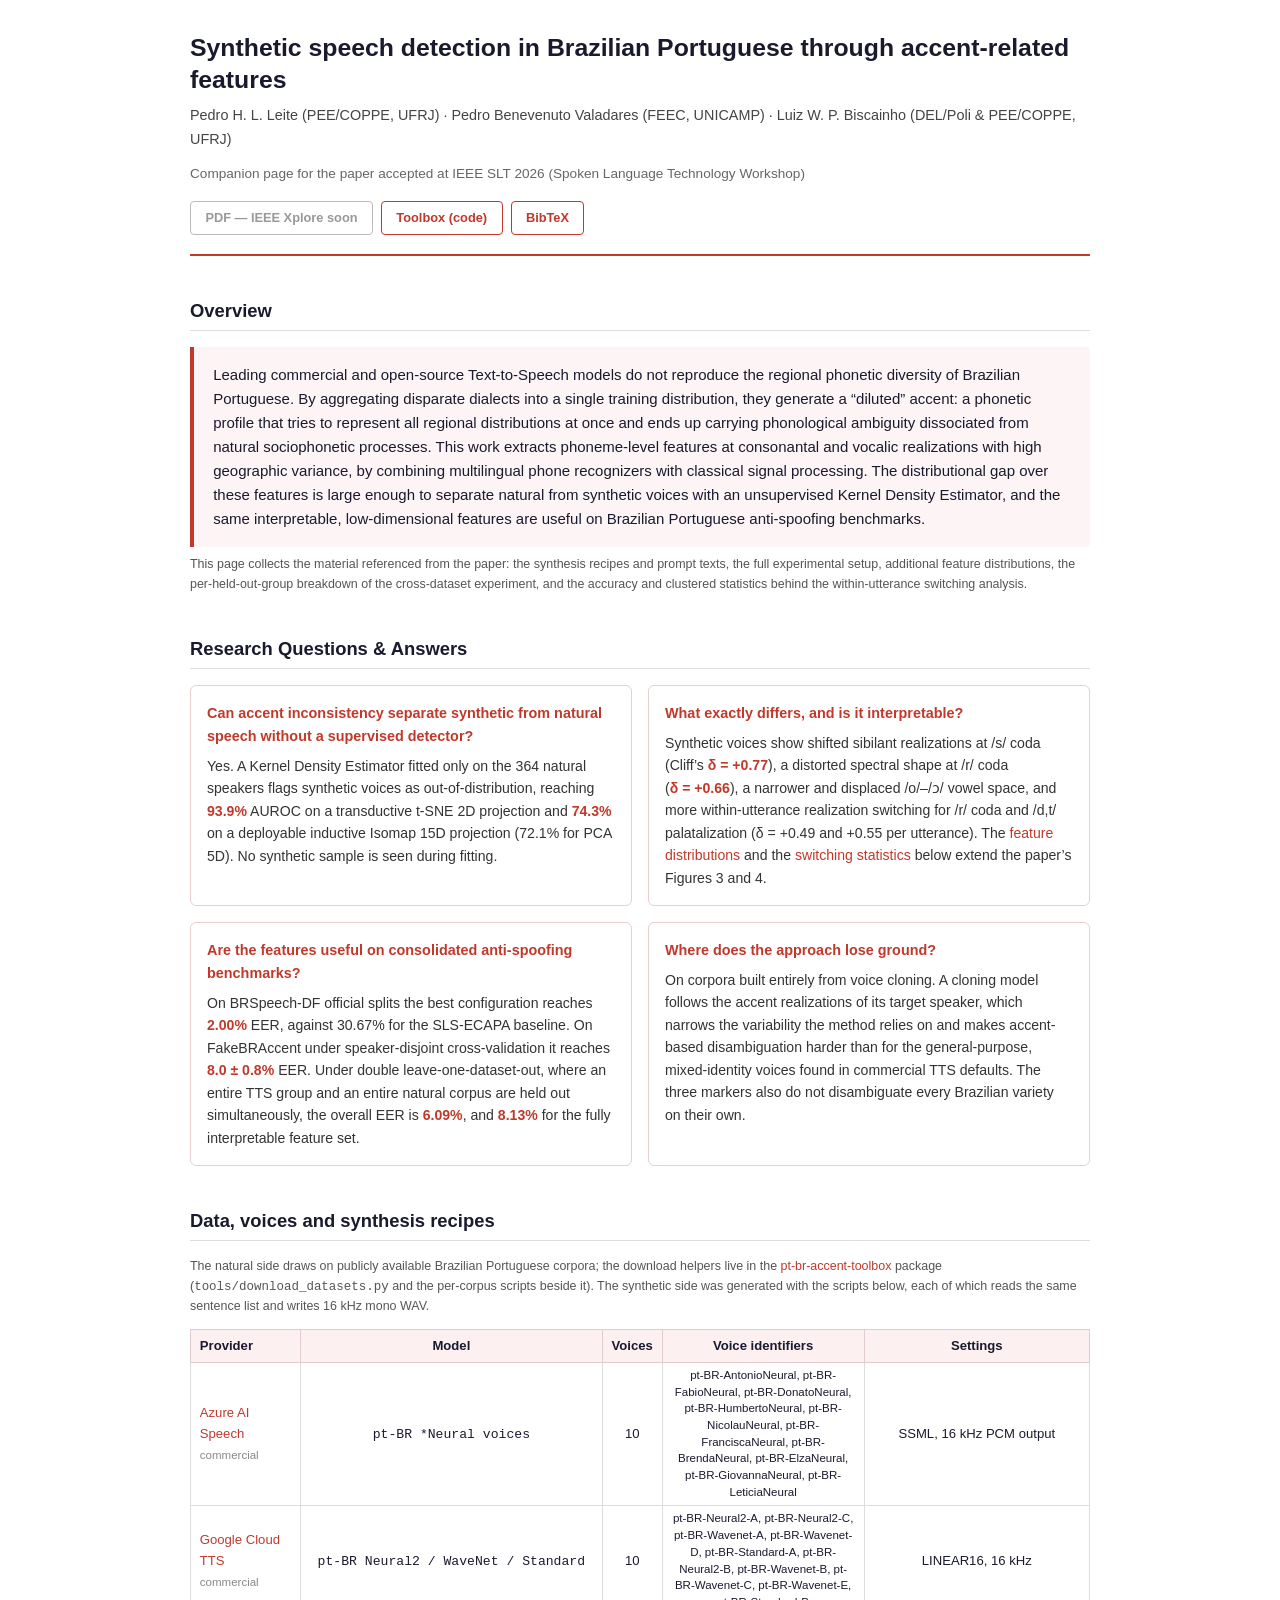
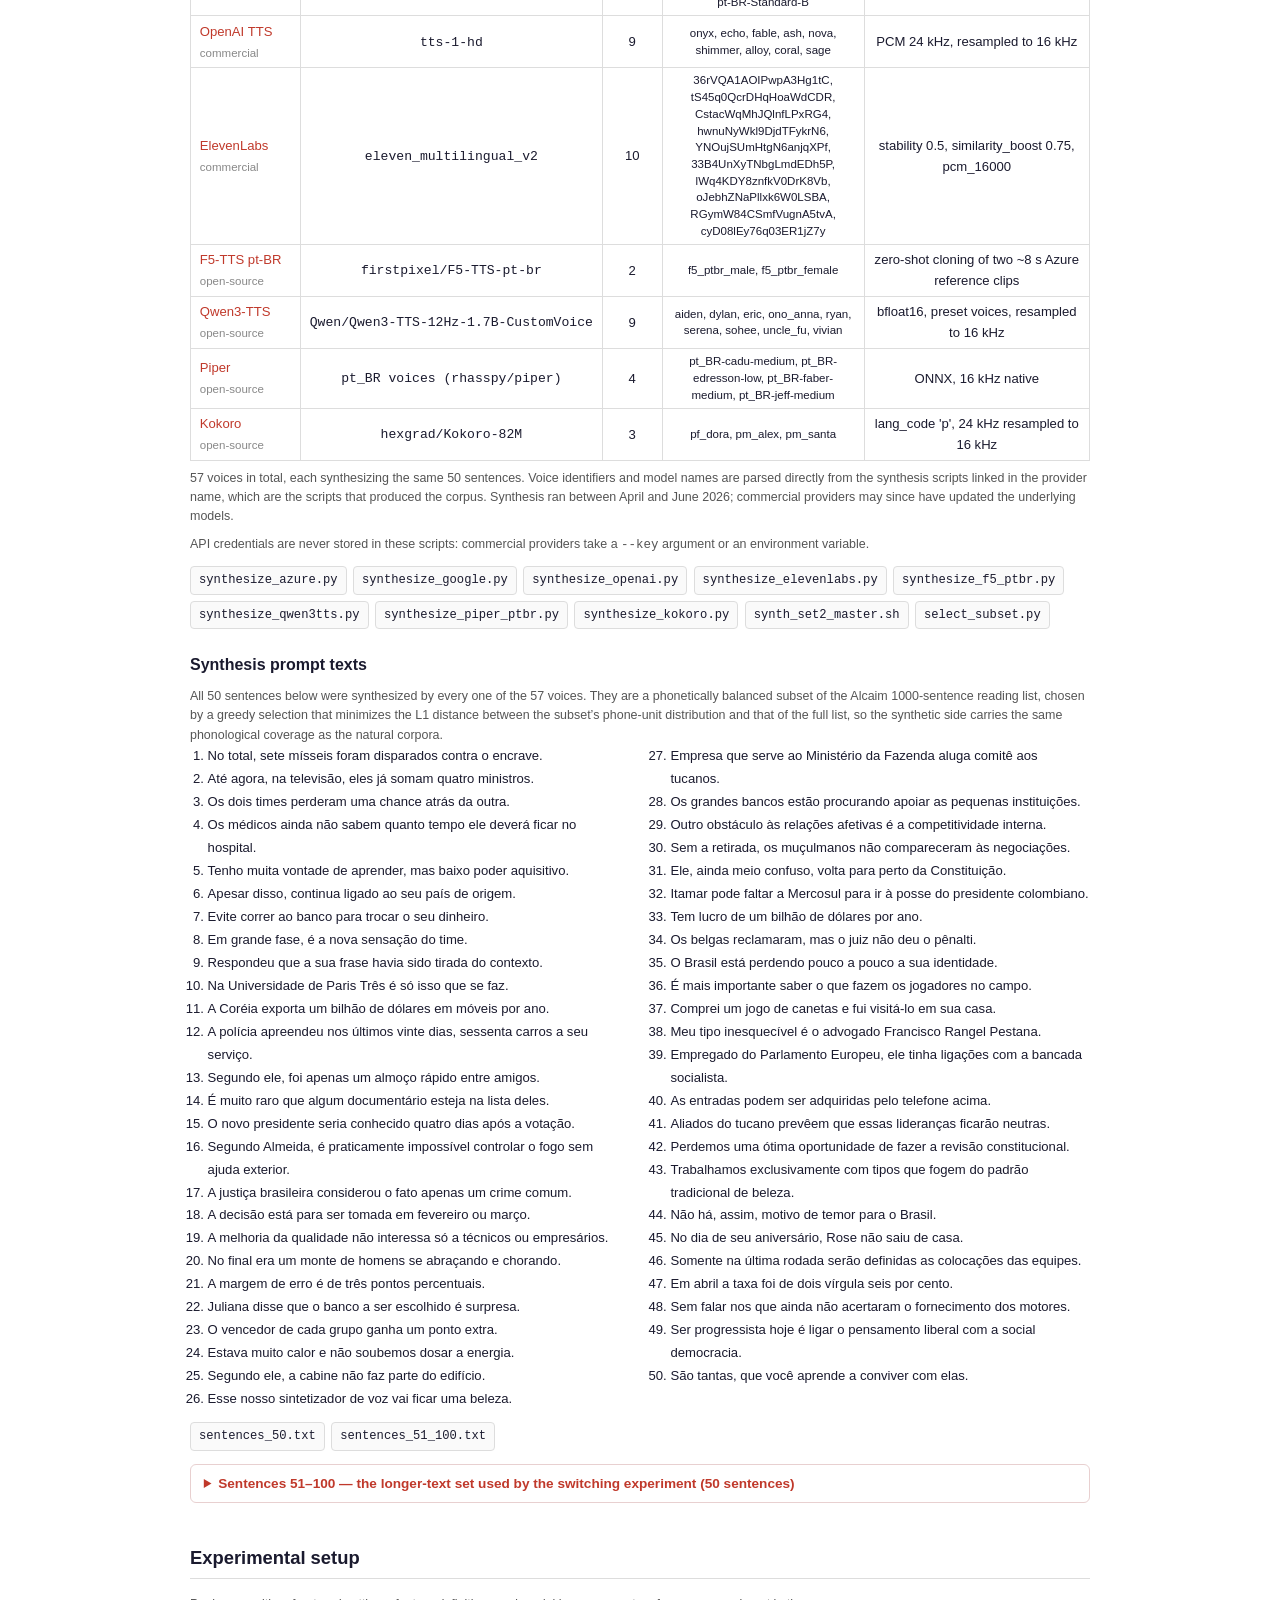
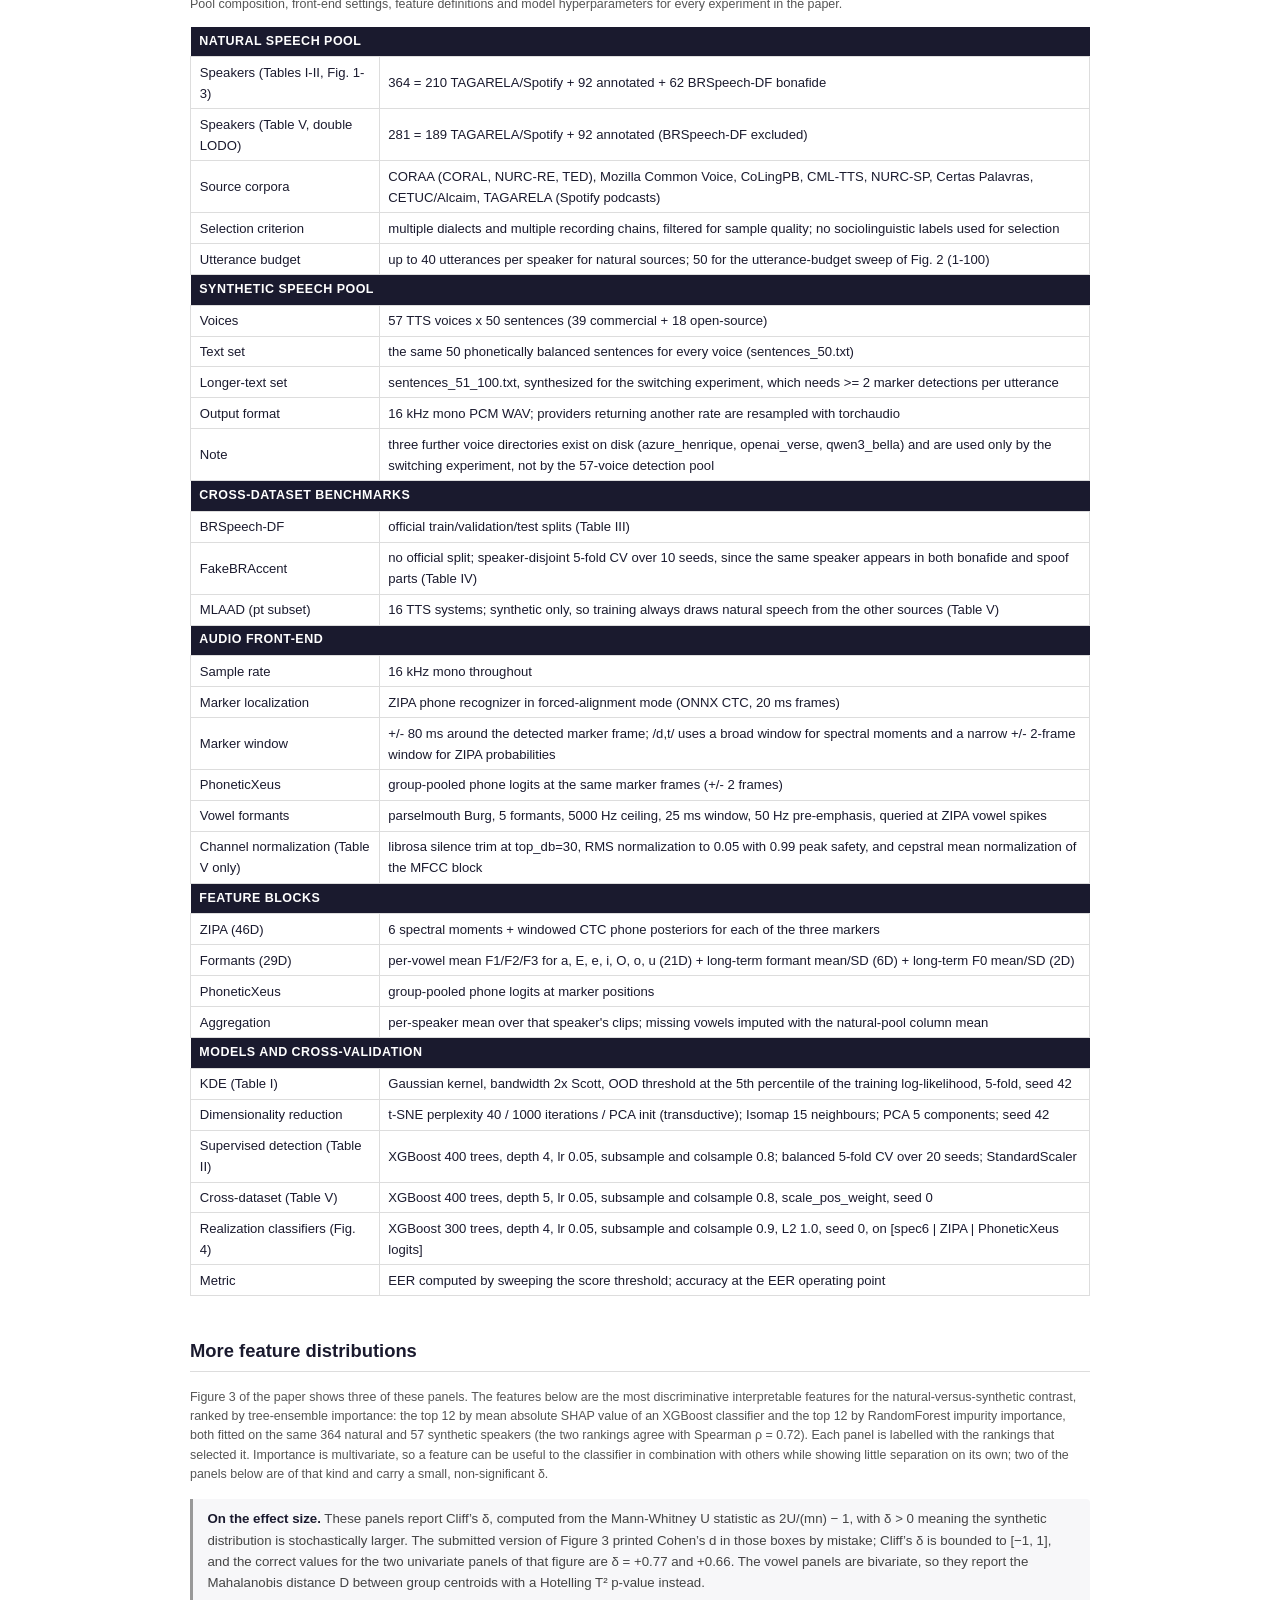
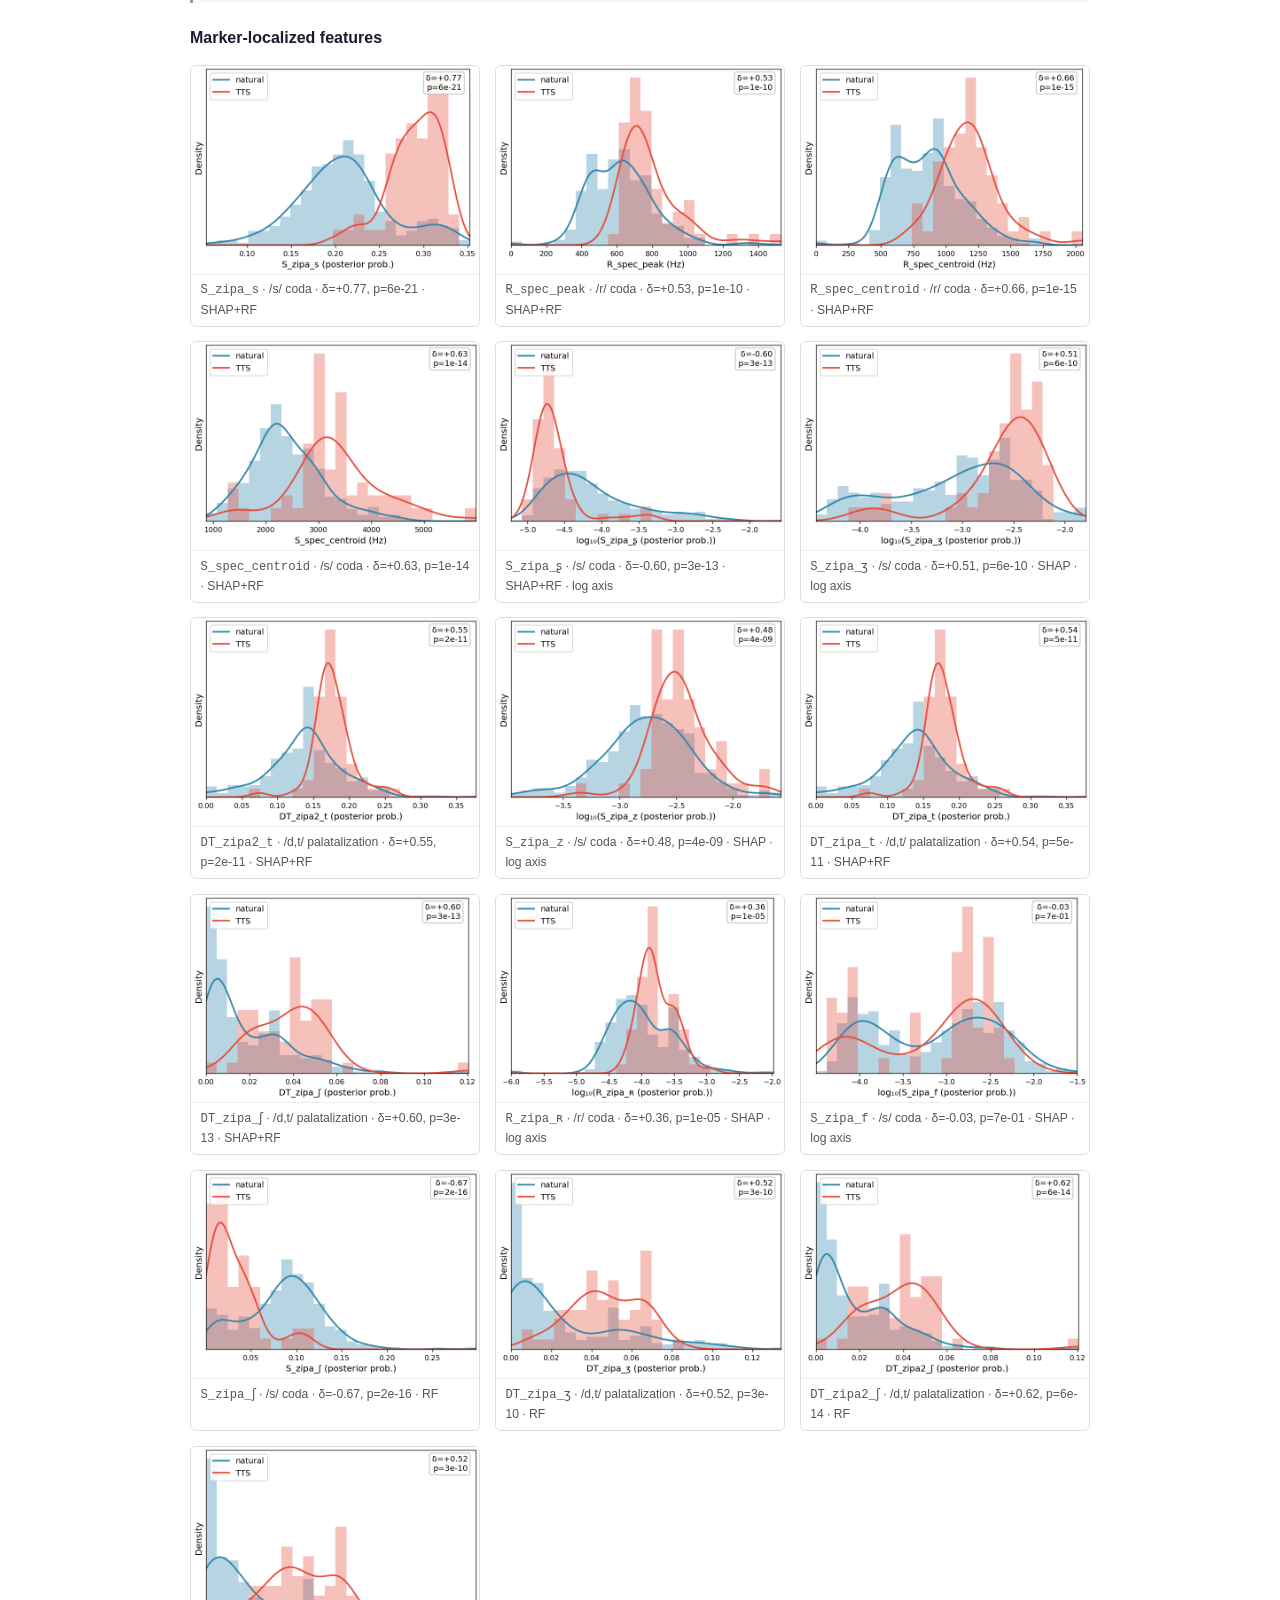
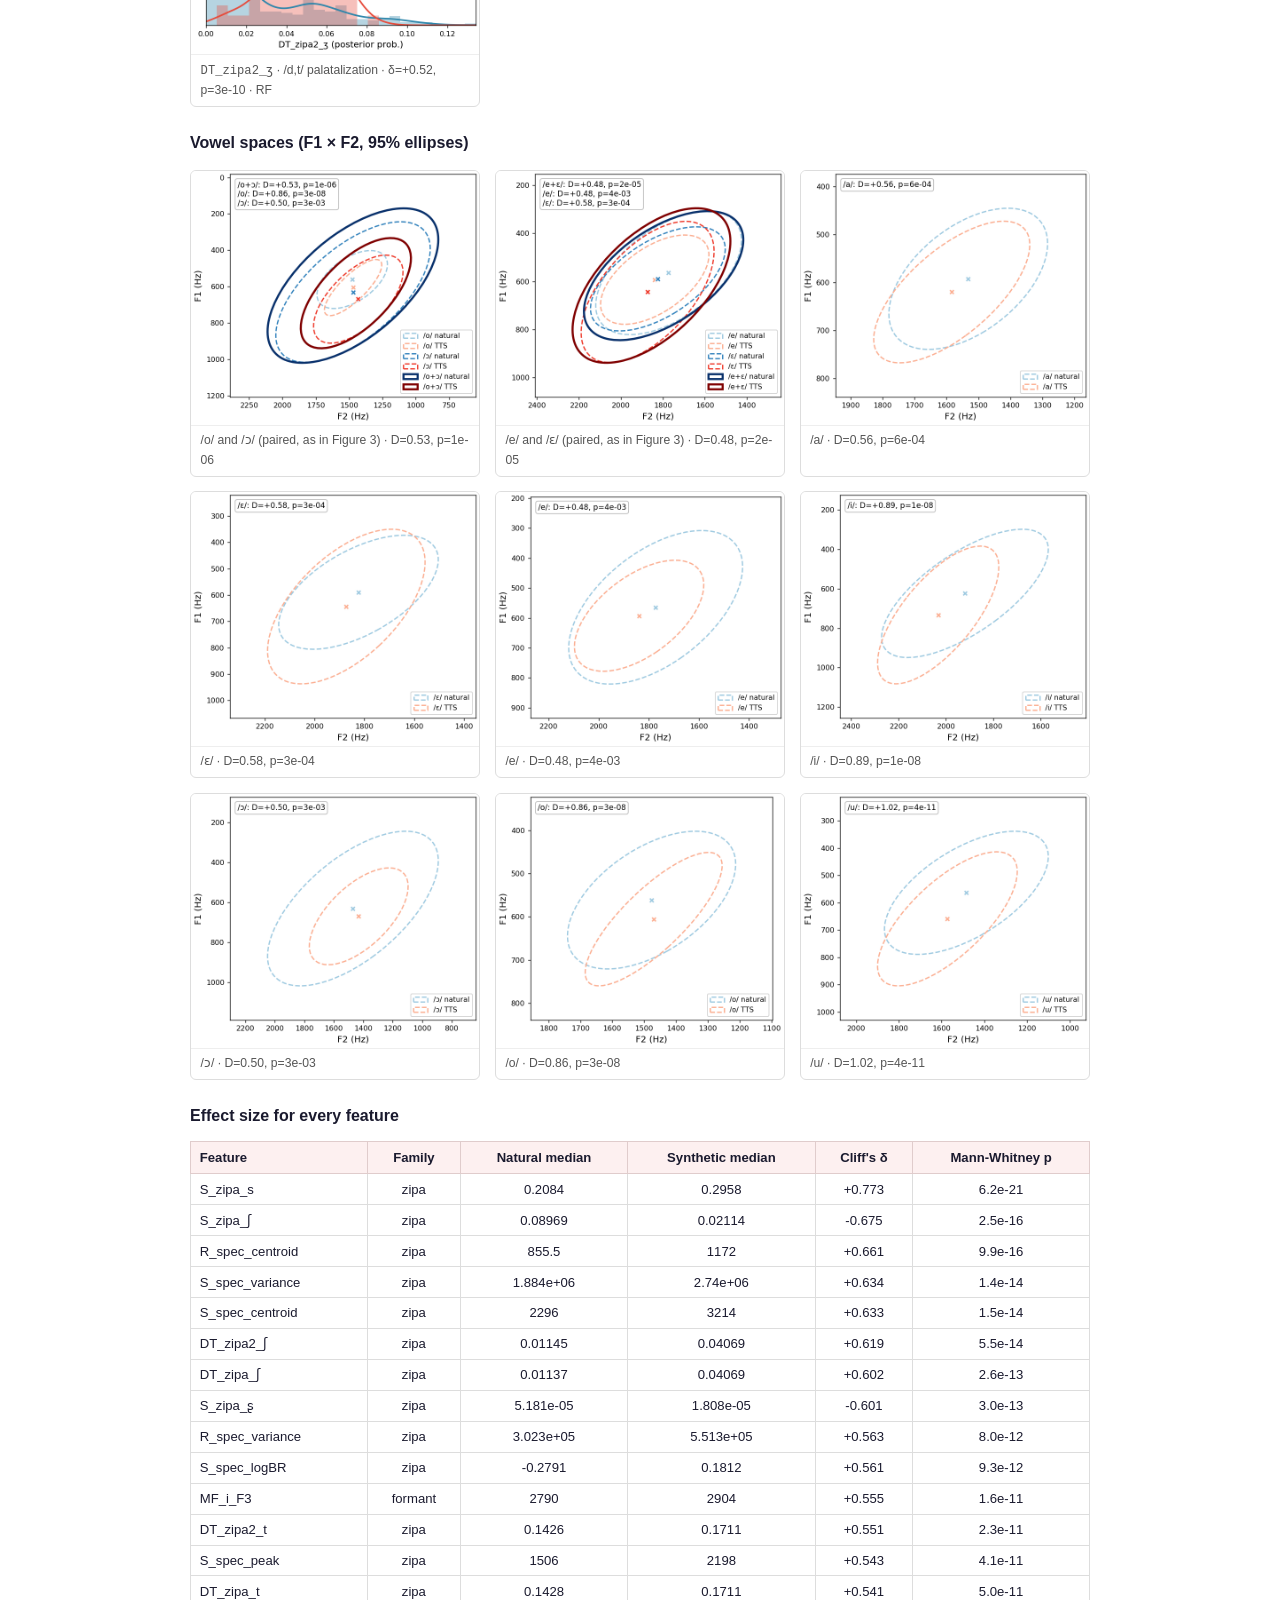
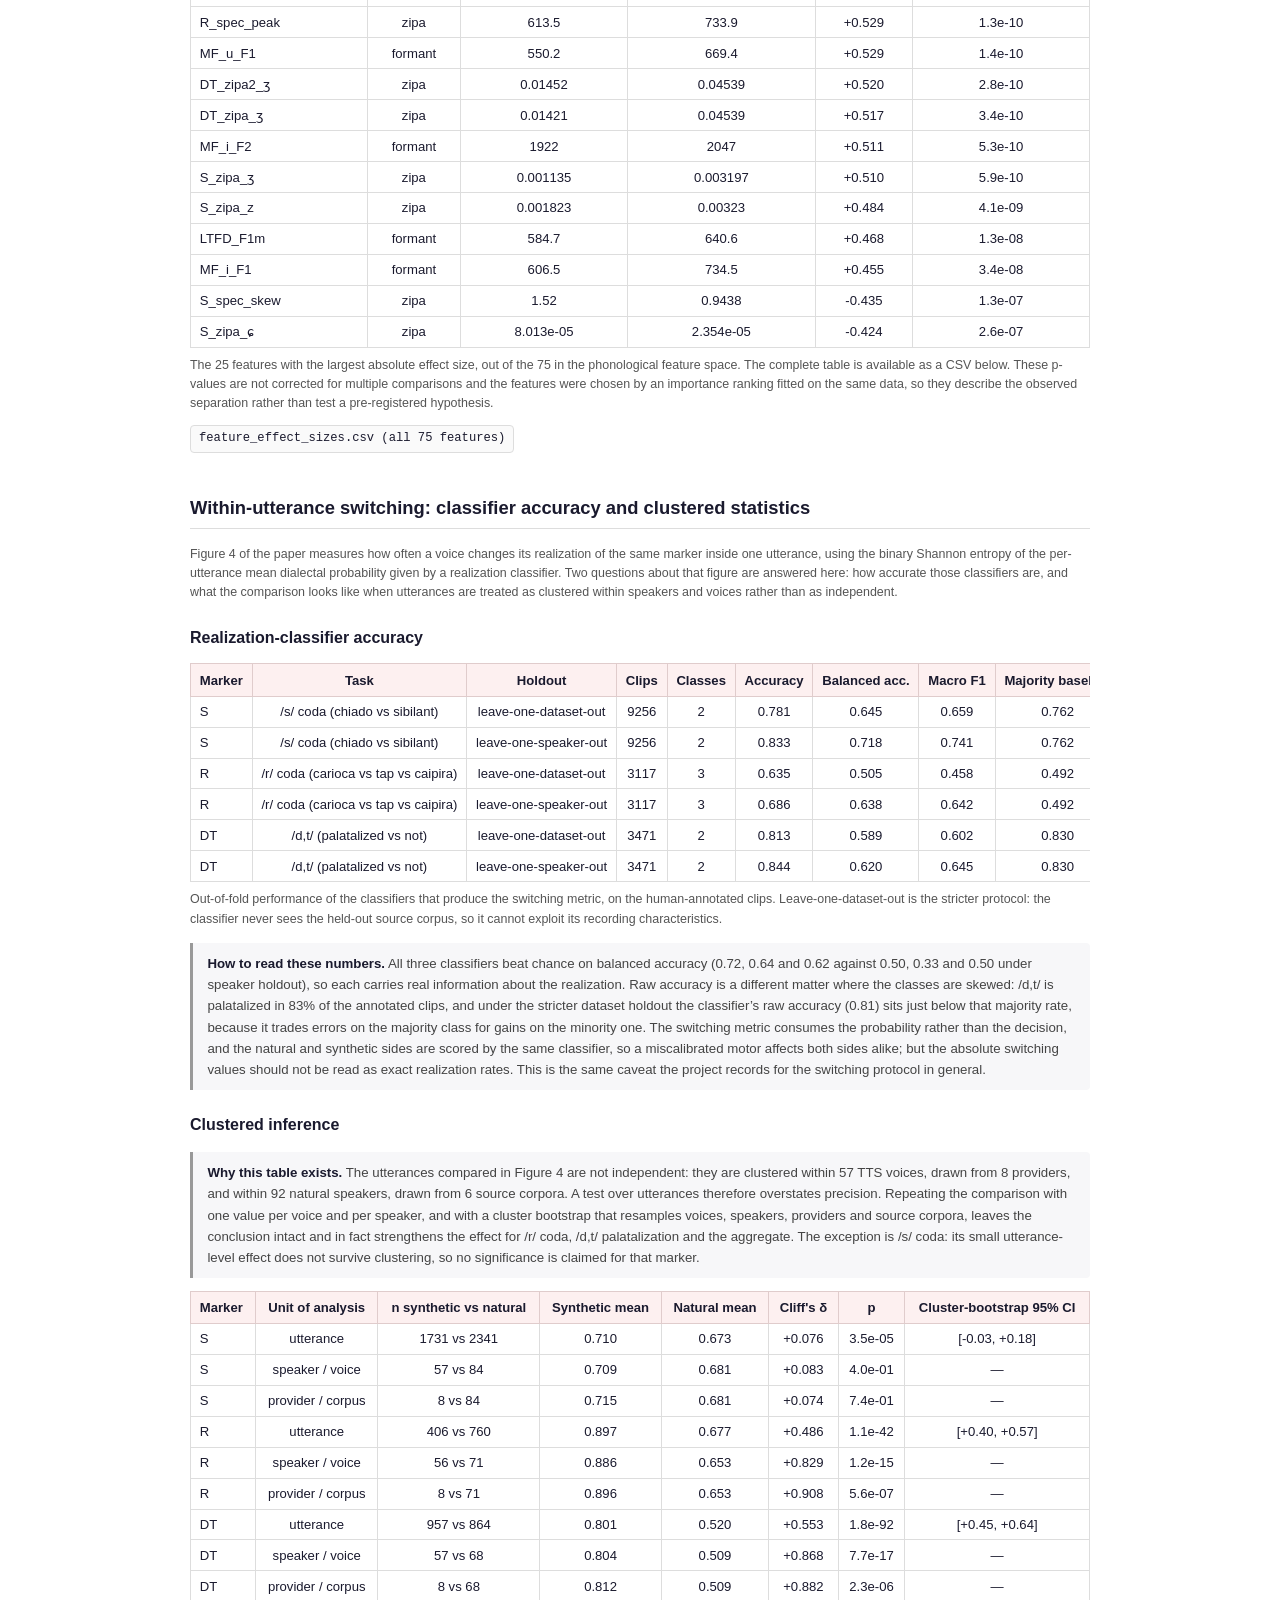
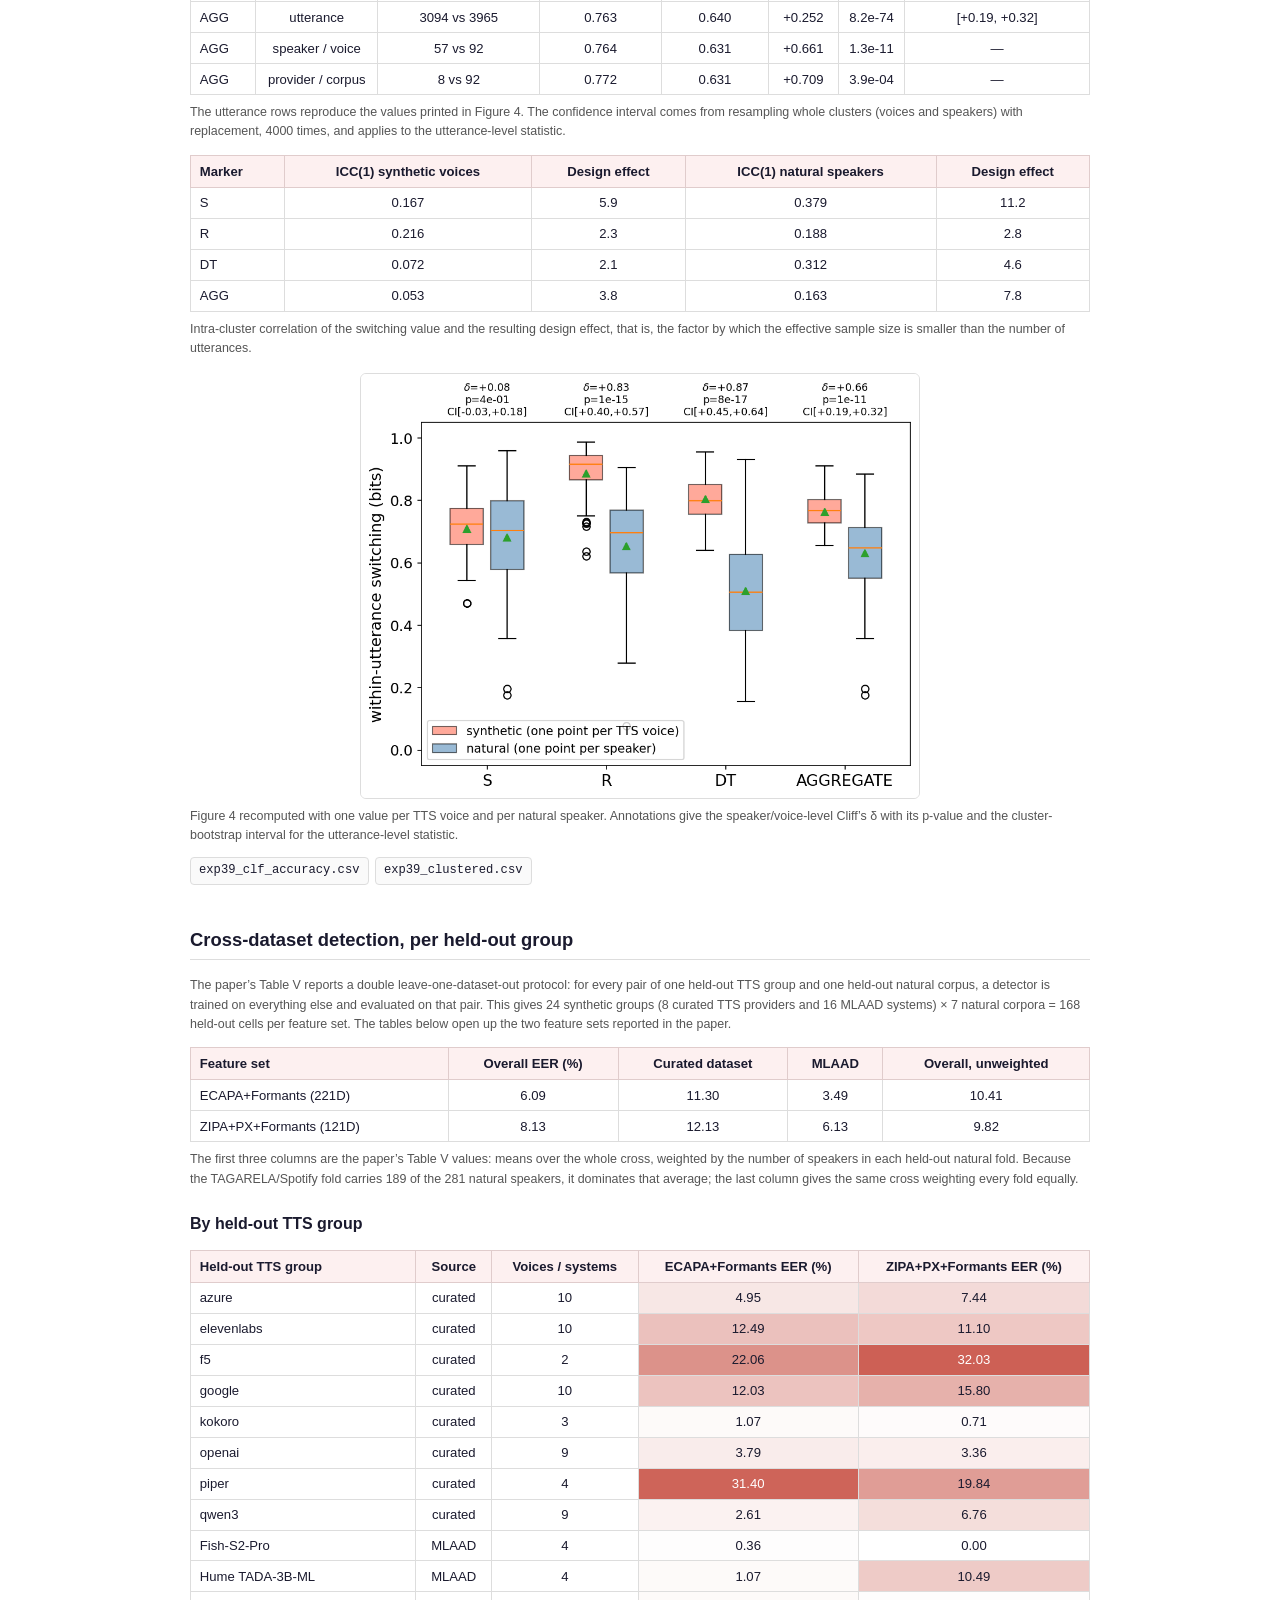
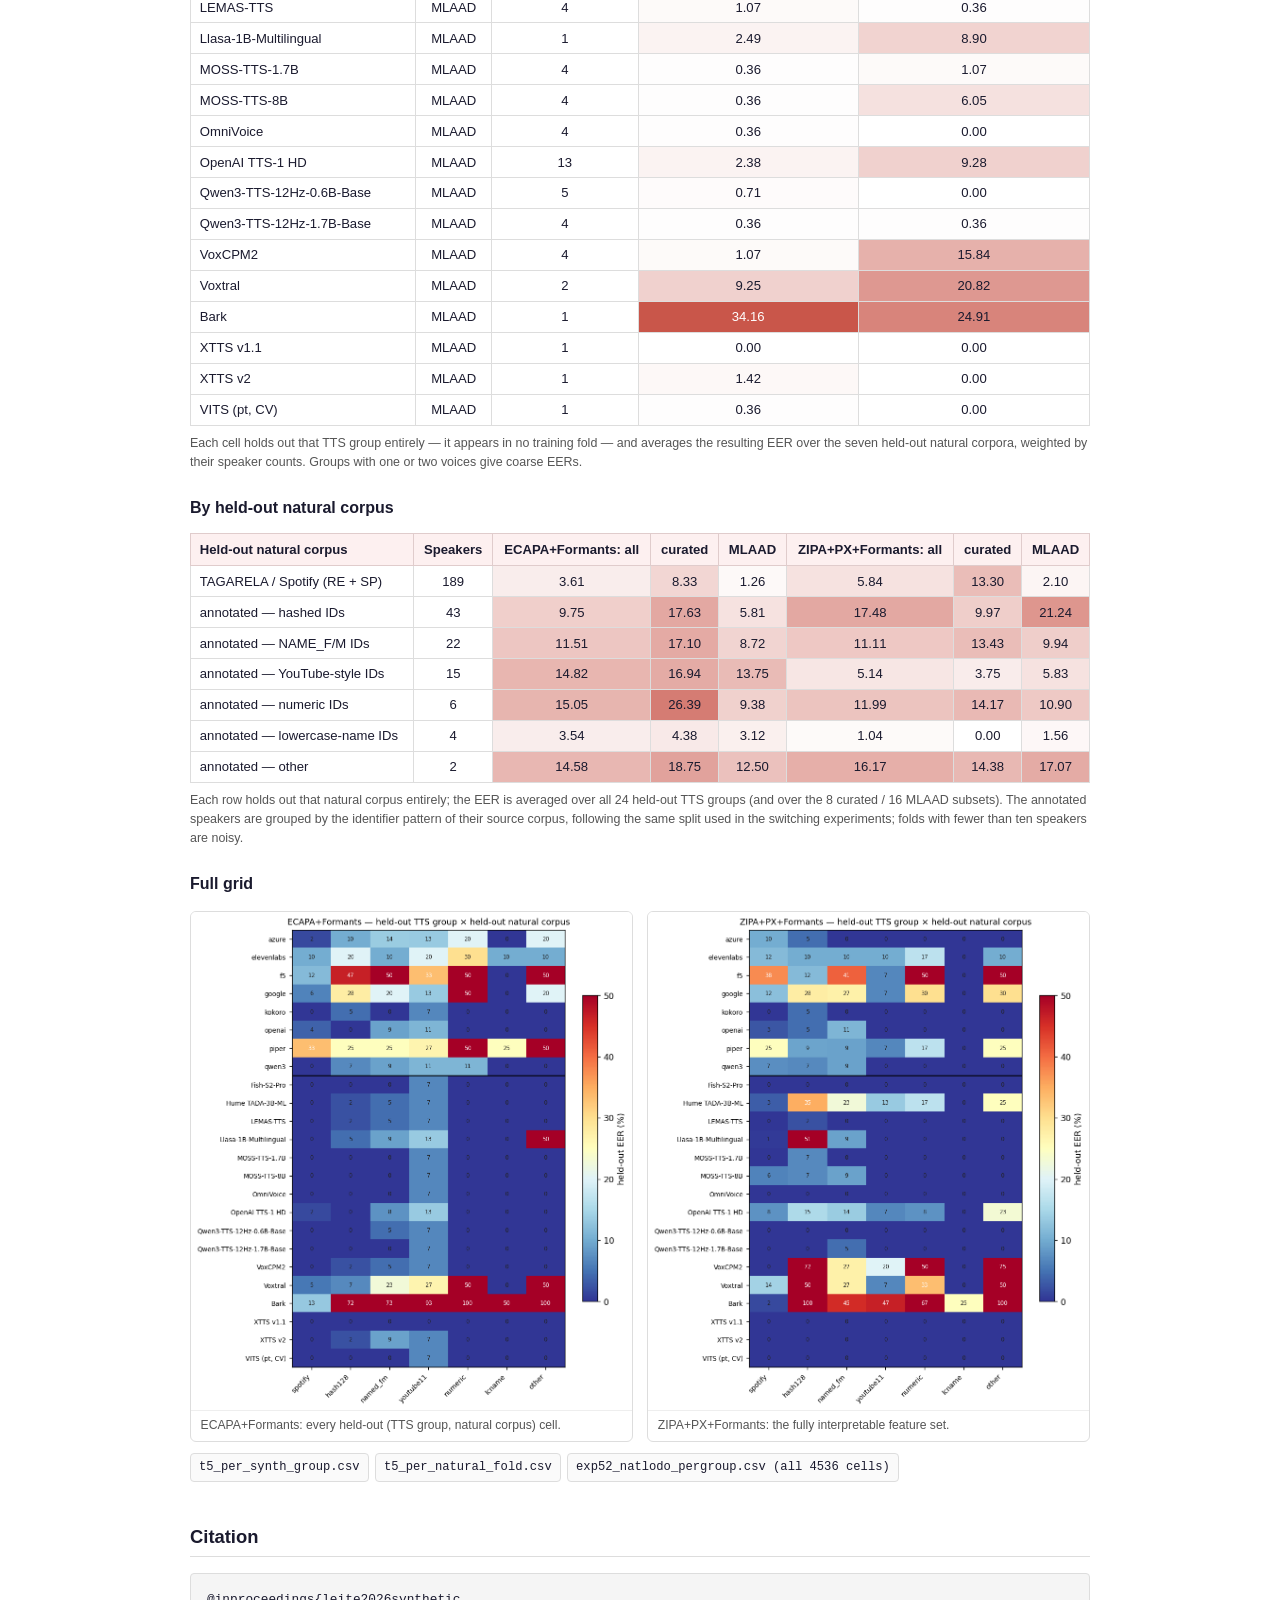
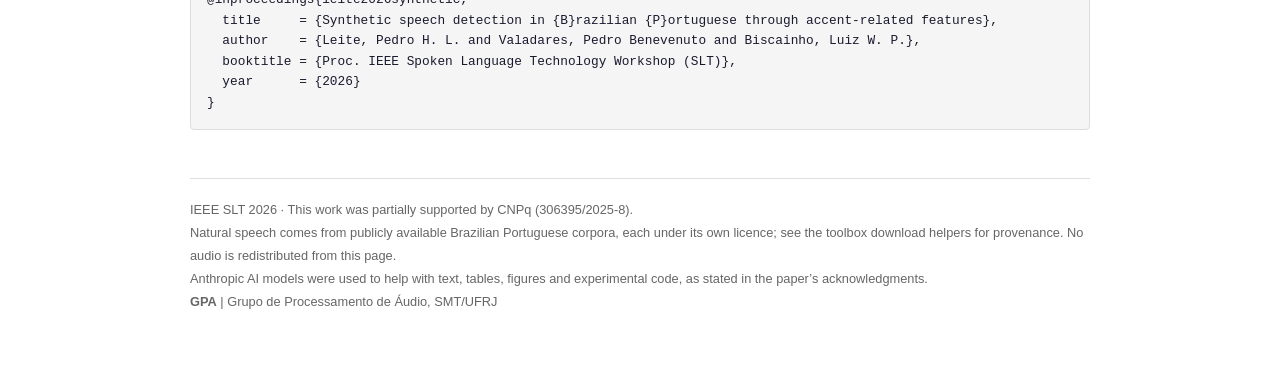
==== docs/slt2026/index.html @ 3e59cc9c "Correct the corpus name: ALCaim -> Alcaim Applies to both revisions of the companion page, the setup" ====
<!DOCTYPE html>
<html lang="en">
<head>
  <meta charset="utf-8">
  <meta name="viewport" content="width=device-width, initial-scale=1">
  <title>Synthetic speech detection in Brazilian Portuguese | Companion Page</title>
  <meta name="description" content="Companion page for the IEEE SLT 2026 paper: Synthetic speech detection in Brazilian Portuguese through accent-related features.">
  <link rel="stylesheet" href="style.css">
</head>
<body>
<div class="container">

<header>
  <h1>Synthetic speech detection in Brazilian Portuguese through accent-related features</h1>
  <p class="authors">
    Pedro H. L. Leite (PEE/COPPE, UFRJ) &middot;
    Pedro Benevenuto Valadares (FEEC, UNICAMP) &middot;
    Luiz W. P. Biscainho (DEL/Poli &amp; PEE/COPPE, UFRJ)
  </p>
  <p class="subtitle">
    Companion page for the paper accepted at IEEE SLT 2026 (Spoken Language Technology Workshop)
  </p>
  <div class="btn-row">
    <span class="btn btn-off" title="Link will be added once the proceedings are published">PDF &mdash; IEEE Xplore soon</span>
    <a class="btn" href="https://github.com/pedrohlopes/pt-br-accent-toolbox" target="_blank" rel="noopener">Toolbox (code)</a>
    <a class="btn" href="#citation">BibTeX</a>
  </div>
</header>

<!-- ════════════════════════════════════════════════════ Overview -->
<section>
  <h2>Overview</h2>
  <div class="overview">
    <p>Leading commercial and open-source Text-to-Speech models do not reproduce the regional phonetic
    diversity of Brazilian Portuguese. By aggregating disparate dialects into a single training
    distribution, they generate a &ldquo;diluted&rdquo; accent: a phonetic profile that tries to represent
    all regional distributions at once and ends up carrying phonological ambiguity dissociated from
    natural sociophonetic processes. This work extracts phoneme-level features at consonantal and
    vocalic realizations with high geographic variance, by combining multilingual phone recognizers
    with classical signal processing. The distributional gap over these features is large enough to
    separate natural from synthetic voices with an unsupervised Kernel Density Estimator, and the same
    interpretable, low-dimensional features are useful on Brazilian Portuguese anti-spoofing benchmarks.</p>
  </div>
  <p class="caption">This page collects the material referenced from the paper: the synthesis recipes and
  prompt texts, the full experimental setup, additional feature distributions, the per-held-out-group
  breakdown of the cross-dataset experiment, and the accuracy and clustered statistics behind the
  within-utterance switching analysis.</p>
</section>

<!-- ════════════════════════════════════════════════════ Research questions -->
<section>
  <h2>Research Questions &amp; Answers</h2>
  <div class="rq-grid">

    <div class="rq-card">
      <strong>Can accent inconsistency separate synthetic from natural speech without a supervised detector?</strong>
      <p>Yes. A Kernel Density Estimator fitted only on the 364 natural speakers flags synthetic voices as
      out-of-distribution, reaching <span class="highlight">93.9%</span> AUROC on a transductive t-SNE 2D
      projection and <span class="highlight">74.3%</span> on a deployable inductive Isomap 15D projection
      (72.1% for PCA 5D). No synthetic sample is seen during fitting.</p>
    </div>

    <div class="rq-card">
      <strong>What exactly differs, and is it interpretable?</strong>
      <p>Synthetic voices show shifted sibilant realizations at /s/ coda (Cliff&rsquo;s
      <span class="highlight">&delta;&nbsp;=&nbsp;+0.77</span>), a distorted spectral shape at /r/ coda
      (<span class="highlight">&delta;&nbsp;=&nbsp;+0.66</span>), a narrower and displaced /o/&ndash;/&#596;/
      vowel space, and more within-utterance realization switching for /r/ coda and /d,t/ palatalization
      (&delta;&nbsp;=&nbsp;+0.49 and +0.55 per utterance). The
      <a href="#distributions">feature distributions</a> and the
      <a href="#switching">switching statistics</a> below extend the paper&rsquo;s Figures 3 and 4.</p>
    </div>

    <div class="rq-card">
      <strong>Are the features useful on consolidated anti-spoofing benchmarks?</strong>
      <p>On BRSpeech-DF official splits the best configuration reaches <span class="highlight">2.00%</span>
      EER, against 30.67% for the SLS-ECAPA baseline. On FakeBRAccent under speaker-disjoint cross-validation
      it reaches <span class="highlight">8.0 &plusmn; 0.8%</span> EER. Under double leave-one-dataset-out,
      where an entire TTS group and an entire natural corpus are held out simultaneously, the overall EER is
      <span class="highlight">6.09%</span>, and <span class="highlight">8.13%</span> for the fully
      interpretable feature set.</p>
    </div>

    <div class="rq-card">
      <strong>Where does the approach lose ground?</strong>
      <p>On corpora built entirely from voice cloning. A cloning model follows the accent realizations of
      its target speaker, which narrows the variability the method relies on and makes accent-based
      disambiguation harder than for the general-purpose, mixed-identity voices found in commercial TTS
      defaults. The three markers also do not disambiguate every Brazilian variety on their own.</p>
    </div>

  </div>
</section>

<!-- ════════════════════════════════════════════════════ Data and recipes -->
<section id="data">
  <h2>Data, voices and synthesis recipes</h2>
  <p class="caption">The natural side draws on publicly available Brazilian Portuguese corpora; the
  download helpers live in the
  <a href="https://github.com/pedrohlopes/pt-br-accent-toolbox" target="_blank" rel="noopener">pt-br-accent-toolbox</a>
  package (<code>tools/download_datasets.py</code> and the per-corpus scripts beside it). The synthetic side
  was generated with the scripts below, each of which reads the same sentence list and writes 16 kHz mono WAV.</p>

  <div class="table-scroll"><table class="data-table"><thead><tr><th>Provider</th><th>Model</th><th>Voices</th><th>Voice identifiers</th><th>Settings</th></tr></thead><tbody><tr><td><a href="recipes/synthesize_azure.py" title="synthesize_azure.py">Azure AI Speech</a><br><span class="dim">commercial</span></td><td><code>pt-BR *Neural voices</code></td><td>10</td><td class="ids" style="white-space:normal">pt-BR-AntonioNeural, pt-BR-FabioNeural, pt-BR-DonatoNeural, pt-BR-HumbertoNeural, pt-BR-NicolauNeural, pt-BR-FranciscaNeural, pt-BR-BrendaNeural, pt-BR-ElzaNeural, pt-BR-GiovannaNeural, pt-BR-LeticiaNeural</td><td style="white-space:normal">SSML, 16 kHz PCM output</td></tr>
<tr><td><a href="recipes/synthesize_google.py" title="synthesize_google.py">Google Cloud TTS</a><br><span class="dim">commercial</span></td><td><code>pt-BR Neural2 / WaveNet / Standard</code></td><td>10</td><td class="ids" style="white-space:normal">pt-BR-Neural2-A, pt-BR-Neural2-C, pt-BR-Wavenet-A, pt-BR-Wavenet-D, pt-BR-Standard-A, pt-BR-Neural2-B, pt-BR-Wavenet-B, pt-BR-Wavenet-C, pt-BR-Wavenet-E, pt-BR-Standard-B</td><td style="white-space:normal">LINEAR16, 16 kHz</td></tr>
<tr><td><a href="recipes/synthesize_openai.py" title="synthesize_openai.py">OpenAI TTS</a><br><span class="dim">commercial</span></td><td><code>tts-1-hd</code></td><td>9</td><td class="ids" style="white-space:normal">onyx, echo, fable, ash, nova, shimmer, alloy, coral, sage</td><td style="white-space:normal">PCM 24 kHz, resampled to 16 kHz</td></tr>
<tr><td><a href="recipes/synthesize_elevenlabs.py" title="synthesize_elevenlabs.py">ElevenLabs</a><br><span class="dim">commercial</span></td><td><code>eleven_multilingual_v2</code></td><td>10</td><td class="ids" style="white-space:normal">36rVQA1AOIPwpA3Hg1tC, tS45q0QcrDHqHoaWdCDR, CstacWqMhJQlnfLPxRG4, hwnuNyWkl9DjdTFykrN6, YNOujSUmHtgN6anjqXPf, 33B4UnXyTNbgLmdEDh5P, lWq4KDY8znfkV0DrK8Vb, oJebhZNaPllxk6W0LSBA, RGymW84CSmfVugnA5tvA, cyD08lEy76q03ER1jZ7y</td><td style="white-space:normal">stability 0.5, similarity_boost 0.75, pcm_16000</td></tr>
<tr><td><a href="recipes/synthesize_f5_ptbr.py" title="synthesize_f5_ptbr.py">F5-TTS pt-BR</a><br><span class="dim">open-source</span></td><td><code>firstpixel/F5-TTS-pt-br</code></td><td>2</td><td class="ids" style="white-space:normal">f5_ptbr_male, f5_ptbr_female</td><td style="white-space:normal">zero-shot cloning of two ~8 s Azure reference clips</td></tr>
<tr><td><a href="recipes/synthesize_qwen3tts.py" title="synthesize_qwen3tts.py">Qwen3-TTS</a><br><span class="dim">open-source</span></td><td><code>Qwen/Qwen3-TTS-12Hz-1.7B-CustomVoice</code></td><td>9</td><td class="ids" style="white-space:normal">aiden, dylan, eric, ono_anna, ryan, serena, sohee, uncle_fu, vivian</td><td style="white-space:normal">bfloat16, preset voices, resampled to 16 kHz</td></tr>
<tr><td><a href="recipes/synthesize_piper_ptbr.py" title="synthesize_piper_ptbr.py">Piper</a><br><span class="dim">open-source</span></td><td><code>pt_BR voices (rhasspy/piper)</code></td><td>4</td><td class="ids" style="white-space:normal">pt_BR-cadu-medium, pt_BR-edresson-low, pt_BR-faber-medium, pt_BR-jeff-medium</td><td style="white-space:normal">ONNX, 16 kHz native</td></tr>
<tr><td><a href="recipes/synthesize_kokoro.py" title="synthesize_kokoro.py">Kokoro</a><br><span class="dim">open-source</span></td><td><code>hexgrad/Kokoro-82M</code></td><td>3</td><td class="ids" style="white-space:normal">pf_dora, pm_alex, pm_santa</td><td style="white-space:normal">lang_code &#x27;p&#x27;, 24 kHz resampled to 16 kHz</td></tr></tbody></table></div><p class="caption">57 voices in total, each synthesizing the same 50 sentences. Voice identifiers and model names are parsed directly from the synthesis scripts linked in the provider name, which are the scripts that produced the corpus. Synthesis ran between April and June 2026; commercial providers may since have updated the underlying models.</p>

  <p class="caption">API credentials are never stored in these scripts: commercial providers take a
  <code>--key</code> argument or an environment variable.</p>
  <div class="filelist">
    <a href="recipes/synthesize_azure.py">synthesize_azure.py</a>
    <a href="recipes/synthesize_google.py">synthesize_google.py</a>
    <a href="recipes/synthesize_openai.py">synthesize_openai.py</a>
    <a href="recipes/synthesize_elevenlabs.py">synthesize_elevenlabs.py</a>
    <a href="recipes/synthesize_f5_ptbr.py">synthesize_f5_ptbr.py</a>
    <a href="recipes/synthesize_qwen3tts.py">synthesize_qwen3tts.py</a>
    <a href="recipes/synthesize_piper_ptbr.py">synthesize_piper_ptbr.py</a>
    <a href="recipes/synthesize_kokoro.py">synthesize_kokoro.py</a>
    <a href="recipes/synth_set2_master.sh">synth_set2_master.sh</a>
    <a href="recipes/select_subset.py">select_subset.py</a>
  </div>

  <h3>Synthesis prompt texts</h3>
  <p class="caption">All 50 sentences below were synthesized by every one of the 57
    voices. They are a phonetically balanced subset of the Alcaim 1000-sentence reading list, chosen by a
    greedy selection that minimizes the L1 distance between the subset&rsquo;s phone-unit distribution and
    that of the full list, so the synthetic side carries the same phonological coverage as the natural
    corpora.</p>
<ol class="sentences">
<li>No total, sete mísseis foram disparados contra o encrave.</li>
<li>Até agora, na televisão, eles já somam quatro ministros.</li>
<li>Os dois times perderam uma chance atrás da outra.</li>
<li>Os médicos ainda não sabem quanto tempo ele deverá ficar no hospital.</li>
<li>Tenho muita vontade de aprender, mas baixo poder aquisitivo.</li>
<li>Apesar disso, continua ligado ao seu país de origem.</li>
<li>Evite correr ao banco para trocar o seu dinheiro.</li>
<li>Em grande fase, é a nova sensação do time.</li>
<li>Respondeu que a sua frase havia sido tirada do contexto.</li>
<li>Na Universidade de Paris Três é só isso que se faz.</li>
<li>A Coréia exporta um bilhão de dólares em móveis por ano.</li>
<li>A polícia apreendeu nos últimos vinte dias, sessenta carros a seu serviço.</li>
<li>Segundo ele, foi apenas um almoço rápido entre amigos.</li>
<li>É muito raro que algum documentário esteja na lista deles.</li>
<li>O novo presidente seria conhecido quatro dias após a votação.</li>
<li>Segundo Almeida, é praticamente impossível controlar o fogo sem ajuda exterior.</li>
<li>A justiça brasileira considerou o fato apenas um crime comum.</li>
<li>A decisão está para ser tomada em fevereiro ou março.</li>
<li>A melhoria da qualidade não interessa só a técnicos ou empresários.</li>
<li>No final era um monte de homens se abraçando e chorando.</li>
<li>A margem de erro é de três pontos percentuais.</li>
<li>Juliana disse que o banco a ser escolhido é surpresa.</li>
<li>O vencedor de cada grupo ganha um ponto extra.</li>
<li>Estava muito calor e não soubemos dosar a energia.</li>
<li>Segundo ele, a cabine não faz parte do edifício.</li>
<li>Esse nosso sintetizador de voz vai ficar uma beleza.</li>
<li>Empresa que serve ao Ministério da Fazenda aluga comitê aos tucanos.</li>
<li>Os grandes bancos estão procurando apoiar as pequenas instituições.</li>
<li>Outro obstáculo às relações afetivas é a competitividade interna.</li>
<li>Sem a retirada, os muçulmanos não compareceram às negociações.</li>
<li>Ele, ainda meio confuso, volta para perto da Constituição.</li>
<li>Itamar pode faltar a Mercosul para ir à posse do presidente colombiano.</li>
<li>Tem lucro de um bilhão de dólares por ano.</li>
<li>Os belgas reclamaram, mas o juiz não deu o pênalti.</li>
<li>O Brasil está perdendo pouco a pouco a sua identidade.</li>
<li>É mais importante saber o que fazem os jogadores no campo.</li>
<li>Comprei um jogo de canetas e fui visitá-lo em sua casa.</li>
<li>Meu tipo inesquecível é o advogado Francisco Rangel Pestana.</li>
<li>Empregado do Parlamento Europeu, ele tinha ligações com a bancada socialista.</li>
<li>As entradas podem ser adquiridas pelo telefone acima.</li>
<li>Aliados do tucano prevêem que essas lideranças ficarão neutras.</li>
<li>Perdemos uma ótima oportunidade de fazer a revisão constitucional.</li>
<li>Trabalhamos exclusivamente com tipos que fogem do padrão tradicional de beleza.</li>
<li>Não há, assim, motivo de temor para o Brasil.</li>
<li>No dia de seu aniversário, Rose não saiu de casa.</li>
<li>Somente na última rodada serão definidas as colocações das equipes.</li>
<li>Em abril a taxa foi de dois vírgula seis por cento.</li>
<li>Sem falar nos que ainda não acertaram o fornecimento dos motores.</li>
<li>Ser progressista hoje é ligar o pensamento liberal com a social democracia.</li>
<li>São tantas, que você aprende a conviver com elas.</li>
</ol>
<div class="filelist"><a href="data/sentences_50.txt">sentences_50.txt</a><a href="data/sentences_51_100.txt">sentences_51_100.txt</a></div>
<details><summary>Sentences 51&ndash;100 &mdash; the longer-text set used by the
    switching experiment (50 sentences)</summary>
    <p class="caption">The switching metric needs at least two detections of a marker inside a single
    utterance, which required synthesizing additional longer texts so that the synthetic side matched the
    markers-per-sentence rate of the natural recordings.</p><ol class="sentences" start="51">
<li>O truque, segundo ele, é aproveitar bem a madrugada.</li>
<li>Havia possibilidade de uma nova reunião ser convocada para hoje.</li>
<li>Os sobreviventes cremaram seus mortos e procuram reconstruir suas vidas.</li>
<li>As importações de maçã argentina não preocupam os plantadores.</li>
<li>Daqui a pouco, a violência vai ser a única diversão.</li>
<li>Agora, ele despenca do teto em direção ao piso.</li>
<li>A televisão virou um açougue, uma máquina de produzir.</li>
<li>O governo poderá adotar ações penais por crime de omissão de socorro.</li>
<li>Nunca havia ido para um treino com seguranças no ônibus.</li>
<li>Eles experimentaram vários tipos de comidas exóticas durante a viagem.</li>
<li>Apenas dez por cento dos funcionários em todo Brasil trabalharam ontem.</li>
<li>Basta que sua remuneração não seja menor que setenta reais.</li>
<li>Isso traria efeitos sobre os financiamentos habitacionais feitos com recursos da poupança.</li>
<li>Esta diferença acabou se refletindo no índice de julho.</li>
<li>Desconfio que não resistirão à nossa aplicada tática de jogo.</li>
<li>O Brasil tem pressa e o governo está pronto para agir.</li>
<li>Todos os dias, das dezessete horas ao último cliente.</li>
<li>Quero estar no grupo e ajudar sempre que necessário.</li>
<li>Venda de veículos no varejo bate novo recorde em maio.</li>
<li>Eu vi apenas dois videoteipes dos amistosos contra Argentina e Alemanha.</li>
<li>Os investidores foram para a Argentina e para a Venezuela.</li>
<li>Para ele, a concorrência é boa para os consumidores.</li>
<li>As pessoas se divertiram tanto que aplaudiram de pé.</li>
<li>A perspectiva continua otimista para o médio e longo prazos.</li>
<li>Existem péssimas edições do livro, por isso, use o da Edição Pensamento.</li>
<li>Ele defende a formulação de um programa mínimo para evitá-la.</li>
<li>Outros produtos também lembrados: feijão, café e derivados de soja.</li>
<li>Eu queria fazer minhas próprias coisas e logo caí na real.</li>
<li>Quatro homens entraram separadamente pela porta principal da agência.</li>
<li>Eu acabo de receber uma crítica muito elogiosa aqui no Canadá.</li>
<li>O seqüestro de bens serviria para garantir o pagamento.</li>
<li>É uma política oportuna e bem conduzida até agora.</li>
<li>Vamos esquecer o passado, vamos pensar no presente e no futuro.</li>
<li>Depois que a Mangueira passar, o suspense dominará a passarela.</li>
<li>No entender do advogado Celso Botelho de Moraes não há inconstitucionalidade.</li>
<li>Primeiro arredondou a idade do percussionista para cinqüenta anos.</li>
<li>O curso é gratuito e tem a duração de seis meses.</li>
<li>O mais desculpável em Itamar são os seus vexames de passarela.</li>
<li>O termo caça-níqueis se aplica exatamente aos dois jogos.</li>
<li>Ela disse que o Alcorão deveria ser revisado cuidadosamente.</li>
<li>O grupo chegou quando os amotinados já tinham saído.</li>
<li>O ministério diz que não foi consultado sobre a transação.</li>
<li>O número de convocados por vaga é de doze candidatos.</li>
<li>Para discutir sobre ecologia e projetos para gerações futuras.</li>
<li>Fiz o que a maioria procurou fazer: evitei provocar marola.</li>
<li>Eu não quero e não vou falar sobre câmbio e juros.</li>
<li>O partido precisaria, de resto, abrir-se para composições políticas.</li>
<li>A mãe de todas as reformas é a reforma política.</li>
<li>A permanecer a atual situação, será o Brasil que não vingará.</li>
<li>Só para o curso de inglês é necessário conhecimento da língua.</li>
</ol></details>
</section>

<!-- ════════════════════════════════════════════════════ Setup -->
<section id="setup">
  <h2>Experimental setup</h2>
  <p class="caption">Pool composition, front-end settings, feature definitions and model hyperparameters
  for every experiment in the paper.</p>
  <div class="table-scroll"><table class="data-table"><tbody>
<tr class="group-hdr"><th colspan="2">Natural speech pool</th></tr>
<tr><td>Speakers (Tables I-II, Fig. 1-3)</td><td style="text-align:left;white-space:normal">364 = 210 TAGARELA/Spotify + 92 annotated + 62 BRSpeech-DF bonafide</td></tr>
<tr><td>Speakers (Table V, double LODO)</td><td style="text-align:left;white-space:normal">281 = 189 TAGARELA/Spotify + 92 annotated (BRSpeech-DF excluded)</td></tr>
<tr><td>Source corpora</td><td style="text-align:left;white-space:normal">CORAA (CORAL, NURC-RE, TED), Mozilla Common Voice, CoLingPB, CML-TTS, NURC-SP, Certas Palavras, CETUC/Alcaim, TAGARELA (Spotify podcasts)</td></tr>
<tr><td>Selection criterion</td><td style="text-align:left;white-space:normal">multiple dialects and multiple recording chains, filtered for sample quality; no sociolinguistic labels used for selection</td></tr>
<tr><td>Utterance budget</td><td style="text-align:left;white-space:normal">up to 40 utterances per speaker for natural sources; 50 for the utterance-budget sweep of Fig. 2 (1-100)</td></tr>
<tr class="group-hdr"><th colspan="2">Synthetic speech pool</th></tr>
<tr><td>Voices</td><td style="text-align:left;white-space:normal">57 TTS voices x 50 sentences (39 commercial + 18 open-source)</td></tr>
<tr><td>Text set</td><td style="text-align:left;white-space:normal">the same 50 phonetically balanced sentences for every voice (sentences_50.txt)</td></tr>
<tr><td>Longer-text set</td><td style="text-align:left;white-space:normal">sentences_51_100.txt, synthesized for the switching experiment, which needs &gt;= 2 marker detections per utterance</td></tr>
<tr><td>Output format</td><td style="text-align:left;white-space:normal">16 kHz mono PCM WAV; providers returning another rate are resampled with torchaudio</td></tr>
<tr><td>Note</td><td style="text-align:left;white-space:normal">three further voice directories exist on disk (azure_henrique, openai_verse, qwen3_bella) and are used only by the switching experiment, not by the 57-voice detection pool</td></tr>
<tr class="group-hdr"><th colspan="2">Cross-dataset benchmarks</th></tr>
<tr><td>BRSpeech-DF</td><td style="text-align:left;white-space:normal">official train/validation/test splits (Table III)</td></tr>
<tr><td>FakeBRAccent</td><td style="text-align:left;white-space:normal">no official split; speaker-disjoint 5-fold CV over 10 seeds, since the same speaker appears in both bonafide and spoof parts (Table IV)</td></tr>
<tr><td>MLAAD (pt subset)</td><td style="text-align:left;white-space:normal">16 TTS systems; synthetic only, so training always draws natural speech from the other sources (Table V)</td></tr>
<tr class="group-hdr"><th colspan="2">Audio front-end</th></tr>
<tr><td>Sample rate</td><td style="text-align:left;white-space:normal">16 kHz mono throughout</td></tr>
<tr><td>Marker localization</td><td style="text-align:left;white-space:normal">ZIPA phone recognizer in forced-alignment mode (ONNX CTC, 20 ms frames)</td></tr>
<tr><td>Marker window</td><td style="text-align:left;white-space:normal">+/- 80 ms around the detected marker frame; /d,t/ uses a broad window for spectral moments and a narrow +/- 2-frame window for ZIPA probabilities</td></tr>
<tr><td>PhoneticXeus</td><td style="text-align:left;white-space:normal">group-pooled phone logits at the same marker frames (+/- 2 frames)</td></tr>
<tr><td>Vowel formants</td><td style="text-align:left;white-space:normal">parselmouth Burg, 5 formants, 5000 Hz ceiling, 25 ms window, 50 Hz pre-emphasis, queried at ZIPA vowel spikes</td></tr>
<tr><td>Channel normalization (Table V only)</td><td style="text-align:left;white-space:normal">librosa silence trim at top_db=30, RMS normalization to 0.05 with 0.99 peak safety, and cepstral mean normalization of the MFCC block</td></tr>
<tr class="group-hdr"><th colspan="2">Feature blocks</th></tr>
<tr><td>ZIPA (46D)</td><td style="text-align:left;white-space:normal">6 spectral moments + windowed CTC phone posteriors for each of the three markers</td></tr>
<tr><td>Formants (29D)</td><td style="text-align:left;white-space:normal">per-vowel mean F1/F2/F3 for a, E, e, i, O, o, u (21D) + long-term formant mean/SD (6D) + long-term F0 mean/SD (2D)</td></tr>
<tr><td>PhoneticXeus</td><td style="text-align:left;white-space:normal">group-pooled phone logits at marker positions</td></tr>
<tr><td>Aggregation</td><td style="text-align:left;white-space:normal">per-speaker mean over that speaker&#x27;s clips; missing vowels imputed with the natural-pool column mean</td></tr>
<tr class="group-hdr"><th colspan="2">Models and cross-validation</th></tr>
<tr><td>KDE (Table I)</td><td style="text-align:left;white-space:normal">Gaussian kernel, bandwidth 2x Scott, OOD threshold at the 5th percentile of the training log-likelihood, 5-fold, seed 42</td></tr>
<tr><td>Dimensionality reduction</td><td style="text-align:left;white-space:normal">t-SNE perplexity 40 / 1000 iterations / PCA init (transductive); Isomap 15 neighbours; PCA 5 components; seed 42</td></tr>
<tr><td>Supervised detection (Table II)</td><td style="text-align:left;white-space:normal">XGBoost 400 trees, depth 4, lr 0.05, subsample and colsample 0.8; balanced 5-fold CV over 20 seeds; StandardScaler</td></tr>
<tr><td>Cross-dataset (Table V)</td><td style="text-align:left;white-space:normal">XGBoost 400 trees, depth 5, lr 0.05, subsample and colsample 0.8, scale_pos_weight, seed 0</td></tr>
<tr><td>Realization classifiers (Fig. 4)</td><td style="text-align:left;white-space:normal">XGBoost 300 trees, depth 4, lr 0.05, subsample and colsample 0.9, L2 1.0, seed 0, on [spec6 | ZIPA | PhoneticXeus logits]</td></tr>
<tr><td>Metric</td><td style="text-align:left;white-space:normal">EER computed by sweeping the score threshold; accuracy at the EER operating point</td></tr>
</tbody></table></div>
</section>

<!-- ════════════════════════════════════════════════════ Distributions -->
<section id="distributions">
  <h2>More feature distributions</h2>
  <p class="caption">Figure 3 of the paper shows three of these panels. The features below are the
    most discriminative interpretable features for the natural-versus-synthetic contrast, ranked by
    tree-ensemble importance: the top 12 by mean absolute SHAP value of an XGBoost classifier and the top
    12 by RandomForest impurity importance, both fitted on the same 364 natural and 57 synthetic speakers
    (the two rankings agree with Spearman &rho;&nbsp;=&nbsp;0.72). Each panel is labelled with the rankings
    that selected it. Importance is multivariate, so a feature can be useful to the classifier in combination
    with others while showing little separation on its own; two of the panels below are of that kind and carry
    a small, non-significant &delta;.</p>
<div class="note"><strong>On the effect size.</strong> These panels report Cliff&rsquo;s
    &delta;, computed from the Mann-Whitney U statistic as 2U/(mn)&nbsp;&minus;&nbsp;1, with &delta;&nbsp;&gt;&nbsp;0
    meaning the synthetic distribution is stochastically larger. The submitted version of Figure 3 printed
    Cohen&rsquo;s d in those boxes by mistake; Cliff&rsquo;s &delta; is bounded to [&minus;1,&nbsp;1], and the
    correct values for the two univariate panels of that figure are &delta;&nbsp;=&nbsp;+0.77 and
    +0.66. The vowel panels are bivariate, so they report the Mahalanobis distance D between group centroids
    with a Hotelling T&sup2; p-value instead.</div>
<h3>Marker-localized features</h3><div class="fig-grid">
<figure><img loading="lazy" src="img/dist_S_zipa_s.png" alt="S_zipa_s distribution"><figcaption><code>S_zipa_s</code> &middot; /s/ coda &middot; &delta;=+0.77, p=6e-21 &middot; SHAP+RF</figcaption></figure>
<figure><img loading="lazy" src="img/dist_R_spec_peak.png" alt="R_spec_peak distribution"><figcaption><code>R_spec_peak</code> &middot; /r/ coda &middot; &delta;=+0.53, p=1e-10 &middot; SHAP+RF</figcaption></figure>
<figure><img loading="lazy" src="img/dist_R_spec_centroid.png" alt="R_spec_centroid distribution"><figcaption><code>R_spec_centroid</code> &middot; /r/ coda &middot; &delta;=+0.66, p=1e-15 &middot; SHAP+RF</figcaption></figure>
<figure><img loading="lazy" src="img/dist_S_spec_centroid.png" alt="S_spec_centroid distribution"><figcaption><code>S_spec_centroid</code> &middot; /s/ coda &middot; &delta;=+0.63, p=1e-14 &middot; SHAP+RF</figcaption></figure>
<figure><img loading="lazy" src="img/dist_S_zipa_sretro.png" alt="S_zipa_ʂ distribution"><figcaption><code>S_zipa_ʂ</code> &middot; /s/ coda &middot; &delta;=-0.60, p=3e-13 &middot; SHAP+RF &middot; log axis</figcaption></figure>
<figure><img loading="lazy" src="img/dist_S_zipa_ezh.png" alt="S_zipa_ʒ distribution"><figcaption><code>S_zipa_ʒ</code> &middot; /s/ coda &middot; &delta;=+0.51, p=6e-10 &middot; SHAP &middot; log axis</figcaption></figure>
<figure><img loading="lazy" src="img/dist_DT_zipa2_t.png" alt="DT_zipa2_t distribution"><figcaption><code>DT_zipa2_t</code> &middot; /d,t/ palatalization &middot; &delta;=+0.55, p=2e-11 &middot; SHAP+RF</figcaption></figure>
<figure><img loading="lazy" src="img/dist_S_zipa_z.png" alt="S_zipa_z distribution"><figcaption><code>S_zipa_z</code> &middot; /s/ coda &middot; &delta;=+0.48, p=4e-09 &middot; SHAP &middot; log axis</figcaption></figure>
<figure><img loading="lazy" src="img/dist_DT_zipa_t.png" alt="DT_zipa_t distribution"><figcaption><code>DT_zipa_t</code> &middot; /d,t/ palatalization &middot; &delta;=+0.54, p=5e-11 &middot; SHAP+RF</figcaption></figure>
<figure><img loading="lazy" src="img/dist_DT_zipa_esh.png" alt="DT_zipa_ʃ distribution"><figcaption><code>DT_zipa_ʃ</code> &middot; /d,t/ palatalization &middot; &delta;=+0.60, p=3e-13 &middot; SHAP+RF</figcaption></figure>
<figure><img loading="lazy" src="img/dist_R_zipa_rcap.png" alt="R_zipa_ʀ distribution"><figcaption><code>R_zipa_ʀ</code> &middot; /r/ coda &middot; &delta;=+0.36, p=1e-05 &middot; SHAP &middot; log axis</figcaption></figure>
<figure><img loading="lazy" src="img/dist_S_zipa_f.png" alt="S_zipa_f distribution"><figcaption><code>S_zipa_f</code> &middot; /s/ coda &middot; &delta;=-0.03, p=7e-01 &middot; SHAP &middot; log axis</figcaption></figure>
<figure><img loading="lazy" src="img/dist_S_zipa_esh.png" alt="S_zipa_ʃ distribution"><figcaption><code>S_zipa_ʃ</code> &middot; /s/ coda &middot; &delta;=-0.67, p=2e-16 &middot; RF</figcaption></figure>
<figure><img loading="lazy" src="img/dist_DT_zipa_ezh.png" alt="DT_zipa_ʒ distribution"><figcaption><code>DT_zipa_ʒ</code> &middot; /d,t/ palatalization &middot; &delta;=+0.52, p=3e-10 &middot; RF</figcaption></figure>
<figure><img loading="lazy" src="img/dist_DT_zipa2_esh.png" alt="DT_zipa2_ʃ distribution"><figcaption><code>DT_zipa2_ʃ</code> &middot; /d,t/ palatalization &middot; &delta;=+0.62, p=6e-14 &middot; RF</figcaption></figure>
<figure><img loading="lazy" src="img/dist_DT_zipa2_ezh.png" alt="DT_zipa2_ʒ distribution"><figcaption><code>DT_zipa2_ʒ</code> &middot; /d,t/ palatalization &middot; &delta;=+0.52, p=3e-10 &middot; RF</figcaption></figure>
</div>
<h3>Vowel spaces (F1 &times; F2, 95% ellipses)</h3><div class="fig-grid">
<figure><img loading="lazy" src="img/vowel_o_open-o.png" alt="/o/ and /ɔ/ (paired, as in Figure 3) vowel space"><figcaption>/o/ and /ɔ/ (paired, as in Figure 3) &middot; D=0.53, p=1e-06</figcaption></figure>
<figure><img loading="lazy" src="img/vowel_e_open-e.png" alt="/e/ and /ɛ/ (paired, as in Figure 3) vowel space"><figcaption>/e/ and /ɛ/ (paired, as in Figure 3) &middot; D=0.48, p=2e-05</figcaption></figure>
<figure><img loading="lazy" src="img/vowel_a.png" alt="/a/ vowel space"><figcaption>/a/ &middot; D=0.56, p=6e-04</figcaption></figure>
<figure><img loading="lazy" src="img/vowel_open-e.png" alt="/ɛ/ vowel space"><figcaption>/ɛ/ &middot; D=0.58, p=3e-04</figcaption></figure>
<figure><img loading="lazy" src="img/vowel_e.png" alt="/e/ vowel space"><figcaption>/e/ &middot; D=0.48, p=4e-03</figcaption></figure>
<figure><img loading="lazy" src="img/vowel_i.png" alt="/i/ vowel space"><figcaption>/i/ &middot; D=0.89, p=1e-08</figcaption></figure>
<figure><img loading="lazy" src="img/vowel_open-o.png" alt="/ɔ/ vowel space"><figcaption>/ɔ/ &middot; D=0.50, p=3e-03</figcaption></figure>
<figure><img loading="lazy" src="img/vowel_o.png" alt="/o/ vowel space"><figcaption>/o/ &middot; D=0.86, p=3e-08</figcaption></figure>
<figure><img loading="lazy" src="img/vowel_u.png" alt="/u/ vowel space"><figcaption>/u/ &middot; D=1.02, p=4e-11</figcaption></figure>
</div>
<h3>Effect size for every feature</h3>
<div class="table-scroll">
<table class="data-table">
<thead><tr>
<th>Feature</th>
<th>Family</th>
<th>Natural median</th>
<th>Synthetic median</th>
<th>Cliff&#x27;s δ</th>
<th>Mann-Whitney p</th>
</tr></thead><tbody>
<tr>
<td>S_zipa_s</td>
<td>zipa</td>
<td>0.2084</td>
<td>0.2958</td>
<td>+0.773</td>
<td>6.2e-21</td>
</tr>
<tr>
<td>S_zipa_ʃ</td>
<td>zipa</td>
<td>0.08969</td>
<td>0.02114</td>
<td>-0.675</td>
<td>2.5e-16</td>
</tr>
<tr>
<td>R_spec_centroid</td>
<td>zipa</td>
<td>855.5</td>
<td>1172</td>
<td>+0.661</td>
<td>9.9e-16</td>
</tr>
<tr>
<td>S_spec_variance</td>
<td>zipa</td>
<td>1.884e+06</td>
<td>2.74e+06</td>
<td>+0.634</td>
<td>1.4e-14</td>
</tr>
<tr>
<td>S_spec_centroid</td>
<td>zipa</td>
<td>2296</td>
<td>3214</td>
<td>+0.633</td>
<td>1.5e-14</td>
</tr>
<tr>
<td>DT_zipa2_ʃ</td>
<td>zipa</td>
<td>0.01145</td>
<td>0.04069</td>
<td>+0.619</td>
<td>5.5e-14</td>
</tr>
<tr>
<td>DT_zipa_ʃ</td>
<td>zipa</td>
<td>0.01137</td>
<td>0.04069</td>
<td>+0.602</td>
<td>2.6e-13</td>
</tr>
<tr>
<td>S_zipa_ʂ</td>
<td>zipa</td>
<td>5.181e-05</td>
<td>1.808e-05</td>
<td>-0.601</td>
<td>3.0e-13</td>
</tr>
<tr>
<td>R_spec_variance</td>
<td>zipa</td>
<td>3.023e+05</td>
<td>5.513e+05</td>
<td>+0.563</td>
<td>8.0e-12</td>
</tr>
<tr>
<td>S_spec_logBR</td>
<td>zipa</td>
<td>-0.2791</td>
<td>0.1812</td>
<td>+0.561</td>
<td>9.3e-12</td>
</tr>
<tr>
<td>MF_i_F3</td>
<td>formant</td>
<td>2790</td>
<td>2904</td>
<td>+0.555</td>
<td>1.6e-11</td>
</tr>
<tr>
<td>DT_zipa2_t</td>
<td>zipa</td>
<td>0.1426</td>
<td>0.1711</td>
<td>+0.551</td>
<td>2.3e-11</td>
</tr>
<tr>
<td>S_spec_peak</td>
<td>zipa</td>
<td>1506</td>
<td>2198</td>
<td>+0.543</td>
<td>4.1e-11</td>
</tr>
<tr>
<td>DT_zipa_t</td>
<td>zipa</td>
<td>0.1428</td>
<td>0.1711</td>
<td>+0.541</td>
<td>5.0e-11</td>
</tr>
<tr>
<td>R_spec_peak</td>
<td>zipa</td>
<td>613.5</td>
<td>733.9</td>
<td>+0.529</td>
<td>1.3e-10</td>
</tr>
<tr>
<td>MF_u_F1</td>
<td>formant</td>
<td>550.2</td>
<td>669.4</td>
<td>+0.529</td>
<td>1.4e-10</td>
</tr>
<tr>
<td>DT_zipa2_ʒ</td>
<td>zipa</td>
<td>0.01452</td>
<td>0.04539</td>
<td>+0.520</td>
<td>2.8e-10</td>
</tr>
<tr>
<td>DT_zipa_ʒ</td>
<td>zipa</td>
<td>0.01421</td>
<td>0.04539</td>
<td>+0.517</td>
<td>3.4e-10</td>
</tr>
<tr>
<td>MF_i_F2</td>
<td>formant</td>
<td>1922</td>
<td>2047</td>
<td>+0.511</td>
<td>5.3e-10</td>
</tr>
<tr>
<td>S_zipa_ʒ</td>
<td>zipa</td>
<td>0.001135</td>
<td>0.003197</td>
<td>+0.510</td>
<td>5.9e-10</td>
</tr>
<tr>
<td>S_zipa_z</td>
<td>zipa</td>
<td>0.001823</td>
<td>0.00323</td>
<td>+0.484</td>
<td>4.1e-09</td>
</tr>
<tr>
<td>LTFD_F1m</td>
<td>formant</td>
<td>584.7</td>
<td>640.6</td>
<td>+0.468</td>
<td>1.3e-08</td>
</tr>
<tr>
<td>MF_i_F1</td>
<td>formant</td>
<td>606.5</td>
<td>734.5</td>
<td>+0.455</td>
<td>3.4e-08</td>
</tr>
<tr>
<td>S_spec_skew</td>
<td>zipa</td>
<td>1.52</td>
<td>0.9438</td>
<td>-0.435</td>
<td>1.3e-07</td>
</tr>
<tr>
<td>S_zipa_ɕ</td>
<td>zipa</td>
<td>8.013e-05</td>
<td>2.354e-05</td>
<td>-0.424</td>
<td>2.6e-07</td>
</tr>
</tbody></table>
</div>
<p class="caption">The 25 features with the largest absolute effect size, out of the 75 in the phonological feature space. The complete table is available as a CSV below. These p-values are not corrected for multiple comparisons and the features were chosen by an importance ranking fitted on the same data, so they describe the observed separation rather than test a pre-registered hypothesis.</p>
<div class="filelist"><a href="data/feature_effect_sizes.csv">feature_effect_sizes.csv (all 75 features)</a></div>
</section>

<!-- ════════════════════════════════════════════════════ Switching -->
<section id="switching">
  <h2>Within-utterance switching: classifier accuracy and clustered statistics</h2>
  <p class="caption">Figure 4 of the paper measures how often a voice changes its realization of
    the same marker inside one utterance, using the binary Shannon entropy of the per-utterance mean
    dialectal probability given by a realization classifier. Two questions about that figure are answered
    here: how accurate those classifiers are, and what the comparison looks like when utterances are treated
    as clustered within speakers and voices rather than as independent.</p>
<h3>Realization-classifier accuracy</h3>
<div class="table-scroll">
<table class="data-table">
<thead><tr>
<th>Marker</th>
<th>Task</th>
<th>Holdout</th>
<th>Clips</th>
<th>Classes</th>
<th>Accuracy</th>
<th>Balanced acc.</th>
<th>Macro F1</th>
<th>Majority baseline</th>
</tr></thead><tbody>
<tr>
<td>S</td>
<td>/s/ coda (chiado vs sibilant)</td>
<td>leave-one-dataset-out</td>
<td>9256</td>
<td>2</td>
<td>0.781</td>
<td>0.645</td>
<td>0.659</td>
<td>0.762</td>
</tr>
<tr>
<td>S</td>
<td>/s/ coda (chiado vs sibilant)</td>
<td>leave-one-speaker-out</td>
<td>9256</td>
<td>2</td>
<td>0.833</td>
<td>0.718</td>
<td>0.741</td>
<td>0.762</td>
</tr>
<tr>
<td>R</td>
<td>/r/ coda (carioca vs tap vs caipira)</td>
<td>leave-one-dataset-out</td>
<td>3117</td>
<td>3</td>
<td>0.635</td>
<td>0.505</td>
<td>0.458</td>
<td>0.492</td>
</tr>
<tr>
<td>R</td>
<td>/r/ coda (carioca vs tap vs caipira)</td>
<td>leave-one-speaker-out</td>
<td>3117</td>
<td>3</td>
<td>0.686</td>
<td>0.638</td>
<td>0.642</td>
<td>0.492</td>
</tr>
<tr>
<td>DT</td>
<td>/d,t/ (palatalized vs not)</td>
<td>leave-one-dataset-out</td>
<td>3471</td>
<td>2</td>
<td>0.813</td>
<td>0.589</td>
<td>0.602</td>
<td>0.830</td>
</tr>
<tr>
<td>DT</td>
<td>/d,t/ (palatalized vs not)</td>
<td>leave-one-speaker-out</td>
<td>3471</td>
<td>2</td>
<td>0.844</td>
<td>0.620</td>
<td>0.645</td>
<td>0.830</td>
</tr>
</tbody></table>
</div>
<p class="caption">Out-of-fold performance of the classifiers that produce the switching metric, on the human-annotated clips. Leave-one-dataset-out is the stricter protocol: the classifier never sees the held-out source corpus, so it cannot exploit its recording characteristics.</p>
<div class="note"><strong>How to read these numbers.</strong> All three classifiers beat
    chance on balanced accuracy (0.72, 0.64 and 0.62 against 0.50, 0.33 and 0.50 under speaker holdout), so
    each carries real information about the realization. Raw accuracy is a different matter where the classes
    are skewed: /d,t/ is palatalized in 83% of the annotated clips, and under the stricter dataset holdout the
    classifier&rsquo;s raw accuracy (0.81) sits just below that majority rate, because it trades errors on the
    majority class for gains on the minority one. The switching metric consumes the probability rather than
    the decision, and the natural and synthetic sides are scored by the same classifier, so a miscalibrated
    motor affects both sides alike; but the absolute switching values should not be read as exact
    realization rates. This is the same caveat the project records for the switching protocol in general.</div>
<h3>Clustered inference</h3>
<div class="note"><strong>Why this table exists.</strong> The utterances compared in Figure 4
    are not independent: they are clustered within 57 TTS voices, drawn from 8 providers, and within 92
    natural speakers, drawn from 6 source corpora. A test over utterances therefore overstates precision.
    Repeating the comparison with one value per voice and per speaker, and with a cluster bootstrap that
    resamples voices, speakers, providers and source corpora, leaves the conclusion intact and in fact
    strengthens the effect for /r/ coda, /d,t/ palatalization and the aggregate. The exception is /s/ coda:
    its small utterance-level effect does not survive clustering, so no significance is claimed for that
    marker.</div>
<div class="table-scroll">
<table class="data-table">
<thead><tr>
<th>Marker</th>
<th>Unit of analysis</th>
<th>n synthetic vs natural</th>
<th>Synthetic mean</th>
<th>Natural mean</th>
<th>Cliff&#x27;s δ</th>
<th>p</th>
<th>Cluster-bootstrap 95% CI</th>
</tr></thead><tbody>
<tr>
<td>S</td>
<td>utterance</td>
<td>1731 vs 2341</td>
<td>0.710</td>
<td>0.673</td>
<td>+0.076</td>
<td>3.5e-05</td>
<td>[-0.03, +0.18]</td>
</tr>
<tr>
<td>S</td>
<td>speaker / voice</td>
<td>57 vs 84</td>
<td>0.709</td>
<td>0.681</td>
<td>+0.083</td>
<td>4.0e-01</td>
<td>—</td>
</tr>
<tr>
<td>S</td>
<td>provider / corpus</td>
<td>8 vs 84</td>
<td>0.715</td>
<td>0.681</td>
<td>+0.074</td>
<td>7.4e-01</td>
<td>—</td>
</tr>
<tr>
<td>R</td>
<td>utterance</td>
<td>406 vs 760</td>
<td>0.897</td>
<td>0.677</td>
<td>+0.486</td>
<td>1.1e-42</td>
<td>[+0.40, +0.57]</td>
</tr>
<tr>
<td>R</td>
<td>speaker / voice</td>
<td>56 vs 71</td>
<td>0.886</td>
<td>0.653</td>
<td>+0.829</td>
<td>1.2e-15</td>
<td>—</td>
</tr>
<tr>
<td>R</td>
<td>provider / corpus</td>
<td>8 vs 71</td>
<td>0.896</td>
<td>0.653</td>
<td>+0.908</td>
<td>5.6e-07</td>
<td>—</td>
</tr>
<tr>
<td>DT</td>
<td>utterance</td>
<td>957 vs 864</td>
<td>0.801</td>
<td>0.520</td>
<td>+0.553</td>
<td>1.8e-92</td>
<td>[+0.45, +0.64]</td>
</tr>
<tr>
<td>DT</td>
<td>speaker / voice</td>
<td>57 vs 68</td>
<td>0.804</td>
<td>0.509</td>
<td>+0.868</td>
<td>7.7e-17</td>
<td>—</td>
</tr>
<tr>
<td>DT</td>
<td>provider / corpus</td>
<td>8 vs 68</td>
<td>0.812</td>
<td>0.509</td>
<td>+0.882</td>
<td>2.3e-06</td>
<td>—</td>
</tr>
<tr>
<td>AGG</td>
<td>utterance</td>
<td>3094 vs 3965</td>
<td>0.763</td>
<td>0.640</td>
<td>+0.252</td>
<td>8.2e-74</td>
<td>[+0.19, +0.32]</td>
</tr>
<tr>
<td>AGG</td>
<td>speaker / voice</td>
<td>57 vs 92</td>
<td>0.764</td>
<td>0.631</td>
<td>+0.661</td>
<td>1.3e-11</td>
<td>—</td>
</tr>
<tr>
<td>AGG</td>
<td>provider / corpus</td>
<td>8 vs 92</td>
<td>0.772</td>
<td>0.631</td>
<td>+0.709</td>
<td>3.9e-04</td>
<td>—</td>
</tr>
</tbody></table>
</div>
<p class="caption">The utterance rows reproduce the values printed in Figure 4. The confidence interval comes from resampling whole clusters (voices and speakers) with replacement, 4000 times, and applies to the utterance-level statistic.</p>
<div class="table-scroll">
<table class="data-table">
<thead><tr>
<th>Marker</th>
<th>ICC(1) synthetic voices</th>
<th>Design effect</th>
<th>ICC(1) natural speakers</th>
<th>Design effect</th>
</tr></thead><tbody>
<tr>
<td>S</td>
<td>0.167</td>
<td>5.9</td>
<td>0.379</td>
<td>11.2</td>
</tr>
<tr>
<td>R</td>
<td>0.216</td>
<td>2.3</td>
<td>0.188</td>
<td>2.8</td>
</tr>
<tr>
<td>DT</td>
<td>0.072</td>
<td>2.1</td>
<td>0.312</td>
<td>4.6</td>
</tr>
<tr>
<td>AGG</td>
<td>0.053</td>
<td>3.8</td>
<td>0.163</td>
<td>7.8</td>
</tr>
</tbody></table>
</div>
<p class="caption">Intra-cluster correlation of the switching value and the resulting design effect, that is, the factor by which the effective sample size is smaller than the number of utterances.</p>
<div class="fig-wide"><img loading="lazy" src="img/exp39_clustered.png" alt="Within-utterance switching, aggregated per voice and per speaker"></div>
<p class="caption">Figure 4 recomputed with one value per TTS voice and per natural speaker. Annotations give the speaker/voice-level Cliff&rsquo;s &delta; with its p-value and the cluster-bootstrap interval for the utterance-level statistic.</p>
<div class="filelist"><a href="data/exp39_clf_accuracy.csv">exp39_clf_accuracy.csv</a><a href="data/exp39_clustered.csv">exp39_clustered.csv</a></div>
</section>

<!-- ════════════════════════════════════════════════════ Table V breakdown -->
<section id="crossdataset">
  <h2>Cross-dataset detection, per held-out group</h2>
  <p class="caption">The paper&rsquo;s Table V reports a double leave-one-dataset-out protocol: for every pair
  of one held-out TTS group and one held-out natural corpus, a detector is trained on everything else and
  evaluated on that pair. This gives 24 synthetic groups (8 curated TTS providers and 16 MLAAD systems)
  &times; 7 natural corpora = 168 held-out cells per feature set. The tables below open up the two feature
  sets reported in the paper.</p>
  <div class="table-scroll">
<table class="data-table">
<thead><tr>
<th>Feature set</th>
<th>Overall EER (%)</th>
<th>Curated dataset</th>
<th>MLAAD</th>
<th>Overall, unweighted</th>
</tr></thead><tbody>
<tr>
<td>ECAPA+Formants (221D)</td>
<td>6.09</td>
<td>11.30</td>
<td>3.49</td>
<td>10.41</td>
</tr>
<tr>
<td>ZIPA+PX+Formants (121D)</td>
<td>8.13</td>
<td>12.13</td>
<td>6.13</td>
<td>9.82</td>
</tr>
</tbody></table>
</div>
<p class="caption">The first three columns are the paper’s Table V values: means over the whole cross, weighted by the number of speakers in each held-out natural fold. Because the TAGARELA/Spotify fold carries 189 of the 281 natural speakers, it dominates that average; the last column gives the same cross weighting every fold equally.</p>

  <h3>By held-out TTS group</h3>
  <div class="table-scroll">
<table class="data-table">
<thead><tr>
<th>Held-out TTS group</th>
<th>Source</th>
<th>Voices / systems</th>
<th>ECAPA+Formants EER (%)</th>
<th>ZIPA+PX+Formants EER (%)</th>
</tr></thead><tbody>
<tr>
<td>azure</td>
<td>curated</td>
<td>10</td>
<td style="background:rgb(247, 231, 229); color:#1a1a2e">4.95</td>
<td style="background:rgb(243, 218, 216); color:#1a1a2e">7.44</td>
</tr>
<tr>
<td>elevenlabs</td>
<td>curated</td>
<td>10</td>
<td style="background:rgb(235, 193, 189); color:#1a1a2e">12.49</td>
<td style="background:rgb(238, 200, 196); color:#1a1a2e">11.10</td>
</tr>
<tr>
<td>f5</td>
<td>curated</td>
<td>2</td>
<td style="background:rgb(220, 146, 138); color:#1a1a2e">22.06</td>
<td style="background:rgb(205, 96, 85); color:#fff">32.03</td>
</tr>
<tr>
<td>google</td>
<td>curated</td>
<td>10</td>
<td style="background:rgb(236, 195, 191); color:#1a1a2e">12.03</td>
<td style="background:rgb(230, 177, 171); color:#1a1a2e">15.80</td>
</tr>
<tr>
<td>kokoro</td>
<td>curated</td>
<td>3</td>
<td style="background:rgb(253, 250, 249); color:#1a1a2e">1.07</td>
<td style="background:rgb(254, 251, 251); color:#1a1a2e">0.71</td>
</tr>
<tr>
<td>openai</td>
<td>curated</td>
<td>9</td>
<td style="background:rgb(249, 236, 235); color:#1a1a2e">3.79</td>
<td style="background:rgb(250, 238, 237); color:#1a1a2e">3.36</td>
</tr>
<tr>
<td>piper</td>
<td>curated</td>
<td>4</td>
<td style="background:rgb(206, 100, 89); color:#fff">31.40</td>
<td style="background:rgb(224, 157, 150); color:#1a1a2e">19.84</td>
</tr>
<tr>
<td>qwen3</td>
<td>curated</td>
<td>9</td>
<td style="background:rgb(251, 242, 241); color:#1a1a2e">2.61</td>
<td style="background:rgb(244, 222, 219); color:#1a1a2e">6.76</td>
</tr>
<tr>
<td>Fish-S2-Pro</td>
<td>MLAAD</td>
<td>4</td>
<td style="background:rgb(254, 253, 253); color:#1a1a2e">0.36</td>
<td style="background:rgb(255, 255, 255); color:#1a1a2e">0.00</td>
</tr>
<tr>
<td>Hume TADA-3B-ML</td>
<td>MLAAD</td>
<td>4</td>
<td style="background:rgb(253, 250, 249); color:#1a1a2e">1.07</td>
<td style="background:rgb(238, 203, 199); color:#1a1a2e">10.49</td>
</tr>
<tr>
<td>LEMAS-TTS</td>
<td>MLAAD</td>
<td>4</td>
<td style="background:rgb(253, 250, 249); color:#1a1a2e">1.07</td>
<td style="background:rgb(254, 253, 253); color:#1a1a2e">0.36</td>
</tr>
<tr>
<td>Llasa-1B-Multilingual</td>
<td>MLAAD</td>
<td>1</td>
<td style="background:rgb(251, 243, 242); color:#1a1a2e">2.49</td>
<td style="background:rgb(241, 211, 208); color:#1a1a2e">8.90</td>
</tr>
<tr>
<td>MOSS-TTS-1.7B</td>
<td>MLAAD</td>
<td>4</td>
<td style="background:rgb(254, 253, 253); color:#1a1a2e">0.36</td>
<td style="background:rgb(253, 250, 249); color:#1a1a2e">1.07</td>
</tr>
<tr>
<td>MOSS-TTS-8B</td>
<td>MLAAD</td>
<td>4</td>
<td style="background:rgb(254, 253, 253); color:#1a1a2e">0.36</td>
<td style="background:rgb(245, 225, 223); color:#1a1a2e">6.05</td>
</tr>
<tr>
<td>OmniVoice</td>
<td>MLAAD</td>
<td>4</td>
<td style="background:rgb(254, 253, 253); color:#1a1a2e">0.36</td>
<td style="background:rgb(255, 255, 255); color:#1a1a2e">0.00</td>
</tr>
<tr>
<td>OpenAI TTS-1 HD</td>
<td>MLAAD</td>
<td>13</td>
<td style="background:rgb(251, 243, 242); color:#1a1a2e">2.38</td>
<td style="background:rgb(240, 209, 206); color:#1a1a2e">9.28</td>
</tr>
<tr>
<td>Qwen3-TTS-12Hz-0.6B-Base</td>
<td>MLAAD</td>
<td>5</td>
<td style="background:rgb(254, 251, 251); color:#1a1a2e">0.71</td>
<td style="background:rgb(255, 255, 255); color:#1a1a2e">0.00</td>
</tr>
<tr>
<td>Qwen3-TTS-12Hz-1.7B-Base</td>
<td>MLAAD</td>
<td>4</td>
<td style="background:rgb(254, 253, 253); color:#1a1a2e">0.36</td>
<td style="background:rgb(254, 253, 253); color:#1a1a2e">0.36</td>
</tr>
<tr>
<td>VoxCPM2</td>
<td>MLAAD</td>
<td>4</td>
<td style="background:rgb(253, 250, 249); color:#1a1a2e">1.07</td>
<td style="background:rgb(230, 177, 171); color:#1a1a2e">15.84</td>
</tr>
<tr>
<td>Voxtral</td>
<td>MLAAD</td>
<td>2</td>
<td style="background:rgb(240, 209, 206); color:#1a1a2e">9.25</td>
<td style="background:rgb(222, 152, 145); color:#1a1a2e">20.82</td>
</tr>
<tr>
<td>Bark</td>
<td>MLAAD</td>
<td>1</td>
<td style="background:rgb(201, 86, 74); color:#fff">34.16</td>
<td style="background:rgb(216, 132, 123); color:#1a1a2e">24.91</td>
</tr>
<tr>
<td>XTTS v1.1</td>
<td>MLAAD</td>
<td>1</td>
<td style="background:rgb(255, 255, 255); color:#1a1a2e">0.00</td>
<td style="background:rgb(255, 255, 255); color:#1a1a2e">0.00</td>
</tr>
<tr>
<td>XTTS v2</td>
<td>MLAAD</td>
<td>1</td>
<td style="background:rgb(253, 248, 247); color:#1a1a2e">1.42</td>
<td style="background:rgb(255, 255, 255); color:#1a1a2e">0.00</td>
</tr>
<tr>
<td>VITS (pt, CV)</td>
<td>MLAAD</td>
<td>1</td>
<td style="background:rgb(254, 253, 253); color:#1a1a2e">0.36</td>
<td style="background:rgb(255, 255, 255); color:#1a1a2e">0.00</td>
</tr>
</tbody></table>
</div>
<p class="caption">Each cell holds out that TTS group entirely — it appears in no training fold — and averages the resulting EER over the seven held-out natural corpora, weighted by their speaker counts. Groups with one or two voices give coarse EERs.</p>

  <h3>By held-out natural corpus</h3>
  <div class="table-scroll">
<table class="data-table">
<thead><tr>
<th>Held-out natural corpus</th>
<th>Speakers</th>
<th>ECAPA+Formants: all</th>
<th>curated</th>
<th>MLAAD</th>
<th>ZIPA+PX+Formants: all</th>
<th>curated</th>
<th>MLAAD</th>
</tr></thead><tbody>
<tr>
<td>TAGARELA / Spotify (RE + SP)</td>
<td>189</td>
<td style="background:rgb(249, 237, 236); color:#1a1a2e">3.61</td>
<td style="background:rgb(242, 214, 211); color:#1a1a2e">8.33</td>
<td style="background:rgb(253, 249, 248); color:#1a1a2e">1.26</td>
<td style="background:rgb(246, 226, 224); color:#1a1a2e">5.84</td>
<td style="background:rgb(234, 189, 184); color:#1a1a2e">13.30</td>
<td style="background:rgb(252, 245, 244); color:#1a1a2e">2.10</td>
</tr>
<tr>
<td>annotated — hashed IDs</td>
<td>43</td>
<td style="background:rgb(240, 207, 203); color:#1a1a2e">9.75</td>
<td style="background:rgb(227, 168, 162); color:#1a1a2e">17.63</td>
<td style="background:rgb(246, 226, 224); color:#1a1a2e">5.81</td>
<td style="background:rgb(227, 168, 162); color:#1a1a2e">17.48</td>
<td style="background:rgb(239, 206, 202); color:#1a1a2e">9.97</td>
<td style="background:rgb(222, 150, 142); color:#1a1a2e">21.24</td>
</tr>
<tr>
<td>annotated — NAME_F/M IDs</td>
<td>22</td>
<td style="background:rgb(237, 198, 194); color:#1a1a2e">11.51</td>
<td style="background:rgb(228, 170, 164); color:#1a1a2e">17.10</td>
<td style="background:rgb(241, 212, 209); color:#1a1a2e">8.72</td>
<td style="background:rgb(238, 200, 196); color:#1a1a2e">11.11</td>
<td style="background:rgb(234, 189, 184); color:#1a1a2e">13.43</td>
<td style="background:rgb(239, 206, 202); color:#1a1a2e">9.94</td>
</tr>
<tr>
<td>annotated — YouTube-style IDs</td>
<td>15</td>
<td style="background:rgb(232, 182, 176); color:#1a1a2e">14.82</td>
<td style="background:rgb(228, 171, 165); color:#1a1a2e">16.94</td>
<td style="background:rgb(233, 187, 182); color:#1a1a2e">13.75</td>
<td style="background:rgb(247, 230, 228); color:#1a1a2e">5.14</td>
<td style="background:rgb(249, 236, 235); color:#1a1a2e">3.75</td>
<td style="background:rgb(246, 226, 224); color:#1a1a2e">5.83</td>
</tr>
<tr>
<td>annotated — numeric IDs</td>
<td>6</td>
<td style="background:rgb(231, 181, 175); color:#1a1a2e">15.05</td>
<td style="background:rgb(213, 124, 115); color:#1a1a2e">26.39</td>
<td style="background:rgb(240, 209, 205); color:#1a1a2e">9.38</td>
<td style="background:rgb(236, 196, 191); color:#1a1a2e">11.99</td>
<td style="background:rgb(233, 185, 180); color:#1a1a2e">14.17</td>
<td style="background:rgb(238, 201, 197); color:#1a1a2e">10.90</td>
</tr>
<tr>
<td>annotated — lowercase-name IDs</td>
<td>4</td>
<td style="background:rgb(249, 237, 236); color:#1a1a2e">3.54</td>
<td style="background:rgb(248, 233, 232); color:#1a1a2e">4.38</td>
<td style="background:rgb(250, 240, 238); color:#1a1a2e">3.12</td>
<td style="background:rgb(253, 250, 249); color:#1a1a2e">1.04</td>
<td style="background:rgb(255, 255, 255); color:#1a1a2e">0.00</td>
<td style="background:rgb(253, 247, 247); color:#1a1a2e">1.56</td>
</tr>
<tr>
<td>annotated — other</td>
<td>2</td>
<td style="background:rgb(232, 183, 178); color:#1a1a2e">14.58</td>
<td style="background:rgb(225, 162, 156); color:#1a1a2e">18.75</td>
<td style="background:rgb(235, 193, 189); color:#1a1a2e">12.50</td>
<td style="background:rgb(230, 175, 169); color:#1a1a2e">16.17</td>
<td style="background:rgb(232, 184, 179); color:#1a1a2e">14.38</td>
<td style="background:rgb(228, 171, 165); color:#1a1a2e">17.07</td>
</tr>
</tbody></table>
</div>
<p class="caption">Each row holds out that natural corpus entirely; the EER is averaged over all 24 held-out TTS groups (and over the 8 curated / 16 MLAAD subsets). The annotated speakers are grouped by the identifier pattern of their source corpus, following the same split used in the switching experiments; folds with fewer than ten speakers are noisy.</p>

  <h3>Full grid</h3>
  <div class="fig-grid">
    <figure><img loading="lazy" src="img/t5_grid_loc_ecapa_formant.png" alt="ECAPA+Formants held-out EER grid"><figcaption>ECAPA+Formants: every held-out (TTS group, natural corpus) cell.</figcaption></figure>
    <figure><img loading="lazy" src="img/t5_grid_explainable_only.png" alt="ZIPA+PX+Formants held-out EER grid"><figcaption>ZIPA+PX+Formants: the fully interpretable feature set.</figcaption></figure>
  </div>
  <div class="filelist">
    <a href="data/t5_per_synth_group.csv">t5_per_synth_group.csv</a>
    <a href="data/t5_per_natural_fold.csv">t5_per_natural_fold.csv</a>
    <a href="data/exp52_natlodo_pergroup.csv">exp52_natlodo_pergroup.csv (all 4536 cells)</a>
  </div>
</section>

<!-- ════════════════════════════════════════════════════ Citation -->
<section id="citation">
  <h2>Citation</h2>
<pre class="bibtex">@inproceedings{leite2026synthetic,
  title     = {Synthetic speech detection in {B}razilian {P}ortuguese through accent-related features},
  author    = {Leite, Pedro H. L. and Valadares, Pedro Benevenuto and Biscainho, Luiz W. P.},
  booktitle = {Proc. IEEE Spoken Language Technology Workshop (SLT)},
  year      = {2026}
}</pre>
</section>

<footer>
  IEEE SLT 2026 &middot; This work was partially supported by CNPq (306395/2025-8).<br>
  Natural speech comes from publicly available Brazilian Portuguese corpora, each under its own licence;
  see the toolbox download helpers for provenance. No audio is redistributed from this page.<br>
  Anthropic AI models were used to help with text, tables, figures and experimental code, as stated in the
  paper&rsquo;s acknowledgments.<br>
  <strong>GPA</strong> | Grupo de Processamento de &Aacute;udio, SMT/UFRJ
</footer>

</div>
</body>
</html>
---- docs/slt2026/style.css ----
*, *::before, *::after { box-sizing: border-box; margin: 0; padding: 0; }

body {
  font-family: -apple-system, BlinkMacSystemFont, "Segoe UI", Roboto, "Helvetica Neue", Arial, sans-serif;
  font-size: 15px;
  line-height: 1.6;
  color: #1a1a2e;
  background: #fff;
  padding: 0 1rem 4rem;
}

a { color: #C0392B; text-decoration: none; }
a:hover { text-decoration: underline; }

.container { max-width: 900px; margin: 0 auto; }

/* ── Header ── */
header { border-bottom: 2px solid #C0392B; padding: 2rem 0 1.2rem; }
header h1 { font-size: 1.55rem; font-weight: 700; line-height: 1.3; margin-bottom: .5rem; }
.authors { font-size: .9rem; color: #444; margin-bottom: .8rem; }
.subtitle { font-size: .85rem; color: #666; margin-bottom: 1rem; }
.btn-row { display: flex; flex-wrap: wrap; gap: .5rem; }
.btn {
  display: inline-block;
  padding: .35rem .9rem;
  border: 1.5px solid #C0392B;
  border-radius: 4px;
  font-size: .8rem;
  font-weight: 600;
  color: #C0392B;
  background: #fff;
  cursor: pointer;
}
.btn:hover { background: #C0392B; color: #fff; text-decoration: none; }

/* ── Sections ── */
section { margin-top: 2.5rem; }
h2 { font-size: 1.15rem; font-weight: 700; margin-bottom: 1rem;
     padding-bottom: .3rem; border-bottom: 1px solid #ddd; }
h3 { font-size: 1rem; font-weight: 700; margin: 1.4rem 0 .6rem; }

/* ── Overview ── */
.overview { background: #fdf5f5; border-left: 4px solid #C0392B; padding: 1rem 1.2rem; border-radius: 0 4px 4px 0; }

/* ── Research questions ── */
.rq-grid { display: grid; grid-template-columns: 1fr 1fr; gap: 1rem; }
@media (max-width: 640px) { .rq-grid { grid-template-columns: 1fr; } }
.rq-card { border: 1px solid #e8d0d0; border-radius: 6px; padding: 1rem; }
.rq-card strong { display: block; margin-bottom: .4rem; color: #C0392B; font-size: .9rem; }
.rq-card p { font-size: .88rem; color: #333; }
.rq-card .highlight { font-weight: 700; color: #C0392B; }

/* ── Taxonomy table ── */
.taxonomy-table { width: 100%; border-collapse: collapse; font-size: .88rem; }
.taxonomy-table th { background: #fdf0f0; text-align: left; padding: .45rem .7rem;
                      border: 1px solid #e0cccc; font-weight: 600; }
.taxonomy-table td { padding: .4rem .7rem; border: 1px solid #ddd; }
.taxonomy-table tr:nth-child(even) td { background: #fdf8f8; }
.ipa { font-family: "Noto Serif", Georgia, serif; font-size: .95em; }

/* ── Audio players ── */
.marker-section { margin-top: 1.8rem; }
.marker-section h3 { color: #1a1a2e; }
.listening-hint { font-size: .83rem; color: #555; margin-bottom: .9rem;
                  background: #f5f5f5; padding: .5rem .8rem; border-radius: 4px; }
.class-grid { display: grid; grid-template-columns: repeat(auto-fit, minmax(240px, 1fr)); gap: 1rem; }
.class-col h4 { font-size: .9rem; font-weight: 700; margin-bottom: .6rem; color: #C0392B; }
.clip { border: 1px solid #ddd; border-radius: 6px; overflow: hidden; margin-bottom: .7rem; background: #fff; }
.clip img { width: 100%; display: block; }
.clip-meta { padding: .4rem .6rem; display: flex; flex-direction: column; gap: .3rem; }
.clip-meta audio { width: 100%; height: 32px; }
.clip-meta span { font-size: .78rem; color: #555; }

/* ── Ablation table ── */
.table-scroll { overflow-x: auto; margin-top: .8rem; }
.ablation { border-collapse: collapse; font-size: .8rem; min-width: 500px; width: 100%; }
.ablation th, .ablation td { padding: .28rem .55rem; border: 1px solid #ccc; white-space: nowrap; }
.ablation thead th { background: #fdf0f0; font-weight: 700; text-align: center; }
.ablation thead th:first-child { text-align: left; }
.ablation td:first-child { text-align: left; }
.ablation td { text-align: center; }
.ablation td.combo { padding-left: 1.4rem; color: #333; }
.ablation tr.group-hdr th {
  background: #1a1a2e; color: #fff; font-size: .78rem;
  text-transform: uppercase; letter-spacing: .04em; text-align: left;
  padding: .3rem .55rem;
}
.std { font-size: .72em; opacity: .85; }
.legend { display: flex; align-items: center; gap: .7rem; margin-top: .6rem; font-size: .78rem; color: #555; }
.legend-bar {
  width: 140px; height: 12px; border-radius: 2px;
  background: linear-gradient(to right, #A50026, #F46D43, #FEFEBD, #A4D869, #006837);
  border: 1px solid #ccc;
}
.ablation-caption { font-size: .8rem; color: #555; margin-top: .5rem; }

/* ── Citation ── */
pre.bibtex {
  background: #f5f5f5; border: 1px solid #ddd; border-radius: 4px;
  padding: 1rem; font-size: .8rem; overflow-x: auto; white-space: pre;
}

/* ── Footer ── */
footer { margin-top: 3rem; padding-top: 1.2rem; border-top: 1px solid #ddd;
         font-size: .8rem; color: #666; line-height: 1.8; }

/* ══════════════ Paper B additions ══════════════ */

/* generic data tables (setup, effect sizes, per-group EER) */
.data-table { width: 100%; border-collapse: collapse; font-size: .82rem; min-width: 460px; }
.data-table thead th { background: #fdf0f0; font-weight: 700; text-align: center;
                       padding: .32rem .55rem; border: 1px solid #e0cccc; white-space: nowrap; }
.data-table thead th:first-child { text-align: left; }
.data-table td { padding: .28rem .55rem; border: 1px solid #ddd; text-align: center; white-space: nowrap; }
.data-table td:first-child { text-align: left; white-space: normal; }
.data-table tr.group-hdr th { background: #1a1a2e; color: #fff; font-size: .78rem;
                              text-transform: uppercase; letter-spacing: .04em;
                              text-align: left; padding: .3rem .55rem; }
.data-table tr.sub td { background: #fafafa; }
.caption { font-size: .78rem; color: #555; margin-top: .5rem; line-height: 1.55; }

/* figure grids (feature distributions, vowel spaces, heatmaps) */
.fig-grid { display: grid; grid-template-columns: repeat(auto-fit, minmax(290px, 1fr));
            gap: .9rem; margin-top: .9rem; }
.fig-grid figure { border: 1px solid #ddd; border-radius: 6px; overflow: hidden; background: #fff; }
.fig-grid img { width: 100%; display: block; }
.fig-grid figcaption { padding: .35rem .6rem; font-size: .76rem; color: #555; border-top: 1px solid #eee; }
.fig-wide { max-width: 560px; margin: .9rem auto 0; }
.fig-wide img { width: 100%; display: block; border: 1px solid #ddd; border-radius: 6px; }

/* collapsible blocks (sentence list 51-100, long tables) */
details { margin-top: .8rem; border: 1px solid #e8d0d0; border-radius: 6px; padding: .5rem .8rem; }
details summary { cursor: pointer; font-size: .85rem; font-weight: 600; color: #C0392B; }
details[open] summary { margin-bottom: .6rem; }

/* inline notes / caveats */
.note { background: #f7f7f9; border-left: 3px solid #999; padding: .6rem .9rem;
        border-radius: 0 4px 4px 0; font-size: .83rem; color: #444; margin-top: .9rem; }
.note strong { color: #1a1a2e; }

/* sentence list */
.sentences { font-size: .82rem; line-height: 1.75; columns: 2; column-gap: 1.6rem; }
.sentences li { break-inside: avoid; margin-left: 1.1rem; }
@media (max-width: 640px) { .sentences { columns: 1; } }

/* file links (recipes, csv downloads) */
.filelist { display: flex; flex-wrap: wrap; gap: .4rem; margin-top: .7rem; }
.filelist a { font-family: ui-monospace, SFMono-Regular, Menlo, Consolas, monospace;
              font-size: .76rem; border: 1px solid #ddd; border-radius: 4px;
              padding: .22rem .5rem; background: #fafafa; color: #1a1a2e; }
.filelist a:hover { border-color: #C0392B; color: #C0392B; text-decoration: none; }

/* disabled placeholder button */
.btn.btn-off { border-color: #bbb; color: #999; cursor: default; }
.btn.btn-off:hover { background: #fff; color: #999; }
.data-table .dim { font-size: .72rem; color: #888; }
.data-table td.ids { font-size: .72rem; line-height: 1.45; max-width: 230px; }

/* v2 page: revision badge and wrapping tables */
.badge { display: inline-block; background: #C0392B; color: #fff; font-size: .7rem;
         font-weight: 700; letter-spacing: .06em; padding: .12rem .4rem; border-radius: 3px;
         vertical-align: .22em; margin-left: .45rem; }
.data-table.wrap td { white-space: normal; text-align: left; vertical-align: top; }
.data-table.wrap th { text-align: left; }
.data-table.wrap td:nth-child(1) { width: 26%; font-weight: 600; color: #1a1a2e; }
.status-ok::before { content: "\2713\00a0"; color: #1e7a45; font-weight: 700; }
.status-partial::before { content: "\25B2\00a0"; color: #b8860b; font-weight: 700; }

/* ═══════════════════════════════════════ v2 only: folding sections + sticky outline
   All of it is scoped to .layout / .outline / details.sec, which revision 1 never emits. */
.layout { display: grid; grid-template-columns: 210px 1fr; gap: 2.2rem; align-items: start; }
body:has(.layout) .container { max-width: 1160px; }

.outline { position: sticky; top: 1rem; max-height: calc(100vh - 2rem); overflow-y: auto;
           font-size: .8rem; padding-top: 1.6rem; }
.outline-hd { font-size: .7rem; font-weight: 700; letter-spacing: .09em; text-transform: uppercase;
              color: #999; padding-bottom: .5rem; border-bottom: 1px solid #eee; margin-bottom: .5rem; }
.fold-all { display: block; margin-top: .45rem; letter-spacing: 0; text-transform: none; font-weight: 400; }
.fold-all button { background: none; border: none; padding: 0; margin-right: .6rem; cursor: pointer;
                   font: inherit; font-size: .72rem; color: #C0392B; border-bottom: 1px dotted #d9a7a2; }
.fold-all button:hover { color: #1a1a2e; }
html:not(.js) .fold-all { display: none; }

.outline-list, .outline-list ul { list-style: none; }
.outline-list > li > a { display: block; padding: .3rem 0 .3rem .6rem; color: #555; line-height: 1.35;
                         border-left: 2px solid transparent; }
.outline-list > li > a:hover { color: #C0392B; text-decoration: none; }
.outline-list > li.active > a, .outline-list > li.active-parent > a {
  color: #C0392B; font-weight: 700; border-left-color: #C0392B; }
.outline-list ul { margin: .1rem 0 .35rem .6rem; }
.outline-list ul a { display: block; padding: .18rem 0 .18rem .6rem; color: #777; font-size: .75rem;
                     border-left: 1px solid #eee; line-height: 1.3; }
.outline-list ul a:hover { color: #C0392B; text-decoration: none; }
.outline-list ul li.active > a { color: #C0392B; border-left-color: #C0392B; }
/* only the section you are in shows its sub-entries — and only once the script is running */
html.js .outline-list > li:not(.active):not(.active-parent) > ul { display: none; }

/* sections become foldable; the inner <details> (sentence list) keeps its own look */
details.sec { border: none; border-radius: 0; padding: 0; margin-top: 0; }
details.sec > summary { cursor: pointer; list-style: none; font-weight: inherit; color: inherit;
                        margin: 0; display: flex; align-items: baseline; gap: .5rem; }
details.sec > summary::-webkit-details-marker { display: none; }
details.sec > summary::before { content: "\25B8"; color: #C0392B; font-size: .8rem; line-height: 1;
                                transition: transform .15s ease; flex: 0 0 auto; }
details.sec[open] > summary::before { transform: rotate(90deg); }
details.sec > summary h2 { flex: 1; margin-bottom: 0; padding-bottom: .45rem; }
details.sec > summary:hover h2 { color: #C0392B; }
details.sec[open] > summary { margin-bottom: 1rem; }
.sec-body { animation: fold-in .16s ease; }
@keyframes fold-in { from { opacity: 0; transform: translateY(-3px); } to { opacity: 1; transform: none; } }
@media (prefers-reduced-motion: reduce) {
  .sec-body { animation: none; }
  details.sec > summary::before { transition: none; }
}

@media (max-width: 900px) {
  .layout { grid-template-columns: 1fr; gap: 1rem; }
  .outline { position: static; max-height: none; padding-top: 1.2rem; }
  html.js .outline-list > li:not(.active):not(.active-parent) > ul { display: none; }
}

/* v2 only: the one-sentence TL;DR banner above the first section */
.tldr { font-size: 1.02rem; line-height: 1.5; color: #1a1a2e; margin: 1.6rem 0 .4rem;
        padding-left: .9rem; border-left: 3px solid #C0392B; }
.tldr strong { color: #C0392B; }

/* v2 only: the TL;DR reuses the Overview box */
.tldr { margin: 1.8rem 0 1.4rem; }
.tldr p { font-size: 1rem; line-height: 1.55; }
.tldr strong { color: #C0392B; }

/* v2 only: playable marker examples under the TL;DR */
.strip-hd { font-size: .7rem; font-weight: 700; letter-spacing: .09em; text-transform: uppercase;
            color: #999; margin-bottom: .6rem; }
.markers { display: grid; grid-template-columns: repeat(auto-fit, minmax(230px, 1fr)); gap: .8rem;
           align-items: start; }
.marker-card { border: 1px solid #e8d0d0; border-radius: 6px; padding: .7rem .8rem; }
.marker-card h4 { font-size: .85rem; font-weight: 700; color: #C0392B; margin-bottom: .1rem; }
.marker-eg { font-size: .78rem; color: #777; margin-bottom: .55rem; font-style: italic; }
.marker-eg u { text-decoration: none; color: #C0392B; font-weight: 700;
               border-bottom: 2px solid #e8d0d0; }
.chips { display: flex; flex-wrap: wrap; gap: .35rem; }
.ipa-chip { flex: 1 1 auto; min-width: 88px; cursor: pointer; font: inherit; text-align: left;
            background: #fafafa; border: 1px solid #ddd; border-radius: 5px; padding: .4rem .5rem;
            display: flex; flex-direction: column; gap: .1rem; transition: border-color .12s, background .12s; }
.ipa-chip:hover { border-color: #C0392B; background: #fdf5f5; }
.ipa-chip .ipa-sym { font-family: "Noto Serif", Georgia, serif; font-size: 1.15rem; color: #1a1a2e;
                     line-height: 1.1; }
.ipa-chip .ipa-name { font-size: .75rem; font-weight: 700; color: #444; }
.ipa-chip .ipa-reg { font-size: .68rem; color: #999; line-height: 1.3; }
.ipa-chip::after { content: "\25B6 play"; font-size: .63rem; color: #bbb; letter-spacing: .04em; }
.ipa-chip:hover::after { color: #C0392B; }
.ipa-chip.playing { border-color: #C0392B; background: #fdf0f0; }
.ipa-chip.playing::after { content: "\25B6 " attr(data-n) " of 3"; color: #C0392B; }
html.js .nojs-audio { display: none; }
.nojs-audio audio { width: 100%; height: 30px; margin-top: .4rem; }

/* v2 only: TL;DR heading sits outside any section, so it never folds */
.tldr-hd { margin-top: 1.8rem; }
.tldr-hd + .tldr { margin-top: 0; }

/* ── v2 only: marker map ──────────────────────────────────────────────────────
   Categorical slots 1-3 of the reference palette — the slots validated for
   all-pairs separation, which is what a choropleth needs. Aqua warns below 3:1
   against the surface, so the figure carries direct UF labels and a table view. */
.brmap-wrap { --cat-1: #2a78d6; --cat-2: #eb6834; --cat-3: #1baf7a;
              --geo-null: #ececec; --geo-line: #fff; margin: 1.4rem 0 .4rem; }
.map-tabs { display: flex; flex-wrap: wrap; gap: .3rem; margin-bottom: .6rem; }
.map-tab { cursor: pointer; font: inherit; font-size: .78rem; padding: .3rem .7rem;
           border: 1px solid #ddd; border-radius: 999px; background: #fafafa; color: #555; }
.map-tab:hover { border-color: #C0392B; color: #C0392B; }
.map-tab.on { background: #1a1a2e; border-color: #1a1a2e; color: #fff; }
html:not(.js) .map-tabs { display: none; }

.brmap svg { display: block; width: 100%; height: auto; max-width: 560px; margin: 0 auto; }
.brmap .uf path { fill: var(--geo-null); stroke: var(--geo-line); stroke-width: .6;
                  stroke-linejoin: round; transition: fill .15s ease; }
.brmap .uf path:hover { stroke: #1a1a2e; stroke-width: 1; }
.brmap[data-marker="s"] .uf path[data-s="1"], .brmap[data-marker="r"] .uf path[data-r="1"],
.brmap[data-marker="dt"] .uf path[data-dt="1"] { fill: var(--cat-1); }
.brmap[data-marker="s"] .uf path[data-s="2"], .brmap[data-marker="r"] .uf path[data-r="2"],
.brmap[data-marker="dt"] .uf path[data-dt="2"] { fill: var(--cat-2); }
.brmap[data-marker="s"] .uf path[data-s="3"], .brmap[data-marker="r"] .uf path[data-r="3"],
.brmap[data-marker="dt"] .uf path[data-dt="3"] { fill: var(--cat-3); }
.brmap[data-marker="s"] .uf path[data-s="mixed"], .brmap[data-marker="r"] .uf path[data-r="mixed"],
.brmap[data-marker="dt"] .uf path[data-dt="mixed"] { fill: url(#mix); }

/* direct labels only on the units the active marker actually classifies */
.brmap .uf-lab text { font-size: 8px; font-weight: 700; fill: #fff; text-anchor: middle;
                      paint-order: stroke; stroke: rgba(26,26,46,.35); stroke-width: 2px;
                      pointer-events: none; display: none; }
.brmap[data-marker="s"] .uf-lab text:not([data-s="0"]),
.brmap[data-marker="r"] .uf-lab text:not([data-r="0"]),
.brmap[data-marker="dt"] .uf-lab text:not([data-dt="0"]) { display: block; }

.legend-row { display: none; flex-wrap: wrap; gap: .45rem .9rem; justify-content: center;
              margin-top: .5rem; font-size: .76rem; color: #444; }
.brmap[data-marker="s"] .legend-row[data-for="s"],
.brmap[data-marker="r"] .legend-row[data-for="r"],
.brmap[data-marker="dt"] .legend-row[data-for="dt"] { display: flex; }
html:not(.js) .brmap .legend-row { display: flex; }   /* no tabs, so show every key */
.lg { display: inline-flex; align-items: center; gap: .3rem; }
.lg-ipa { font-family: "Noto Serif", Georgia, serif; color: #777; }
.sw { width: .72rem; height: .72rem; border-radius: 2px; display: inline-block; flex: 0 0 auto; }
.sw1 { background: #2a78d6; } .sw2 { background: #eb6834; } .sw3 { background: #1baf7a; }
.sw0 { background: #ececec; border: 1px solid #ddd; }
.swm { background: linear-gradient(45deg, #1baf7a 50%, #eb6834 50%); }

/* v2 only: a shaded map unit is clickable — it plays the same clip as its chip */
.brmap[data-marker="s"] .uf path[data-s-clip],
.brmap[data-marker="r"] .uf path[data-r-clip],
.brmap[data-marker="dt"] .uf path[data-dt-clip] { cursor: pointer; }
.brmap .uf path.lit, .brmap .uf path:focus-visible {
  stroke: #1a1a2e; stroke-width: 1.6; outline: none; }

/* v2 only: the numbered "what the study builds" flow */
.steps { display: grid; gap: .5rem; margin: .9rem 0; }
.step { display: grid; grid-template-columns: 1.5rem 1fr; gap: .6rem; align-items: start;
        font-size: .84rem; color: #333; line-height: 1.55; }
.step-b { display: block; }
.step strong { color: #1a1a2e; }
.step-n { width: 1.5rem; height: 1.5rem; border-radius: 50%; background: #1a1a2e; color: #fff;
          font-size: .72rem; font-weight: 700; display: flex; align-items: center;
          justify-content: center; }

/* v2 only: subsections fold under their own heading inside a section */
details.sub { border: none; border-left: 2px solid #f0dede; border-radius: 0;
              padding: 0 0 0 .8rem; margin-top: 1.1rem; }
details.sub > summary { list-style: none; cursor: pointer; display: flex; align-items: baseline;
                        gap: .45rem; color: #1a1a2e; }
details.sub > summary::-webkit-details-marker { display: none; }
details.sub > summary::before { content: "\25B8"; color: #C0392B; font-size: .72rem; }
details.sub[open] > summary::before { content: "\25BE"; }
details.sub > summary h3 { margin: 0; font-size: .92rem; }
details.sub > summary:not(:has(h3)) { font-size: .85rem; font-weight: 600; color: #C0392B; }
details.sub > summary:hover h3 { color: #C0392B; }
details.sub[open] > summary { margin-bottom: .5rem; }

/* v2 only: a bulky reference table replaced by the CSV it would have printed */
.dl-card { display: flex; flex-wrap: wrap; align-items: center; gap: .7rem; margin-top: .8rem;
           border: 1px solid #e8d0d0; border-radius: 6px; padding: .7rem .85rem; background: #fdf8f8; }
.dl-btn { font-family: ui-monospace, SFMono-Regular, Menlo, Consolas, monospace; font-size: .78rem;
          border: 1px solid #C0392B; color: #C0392B; border-radius: 4px; padding: .3rem .6rem;
          background: #fff; white-space: nowrap; flex: 0 0 auto; }
.dl-btn:hover { background: #C0392B; color: #fff; text-decoration: none; }
.dl-meta { font-size: .78rem; color: #555; line-height: 1.5; flex: 1 1 260px; }
.dl-meta strong { color: #1a1a2e; }
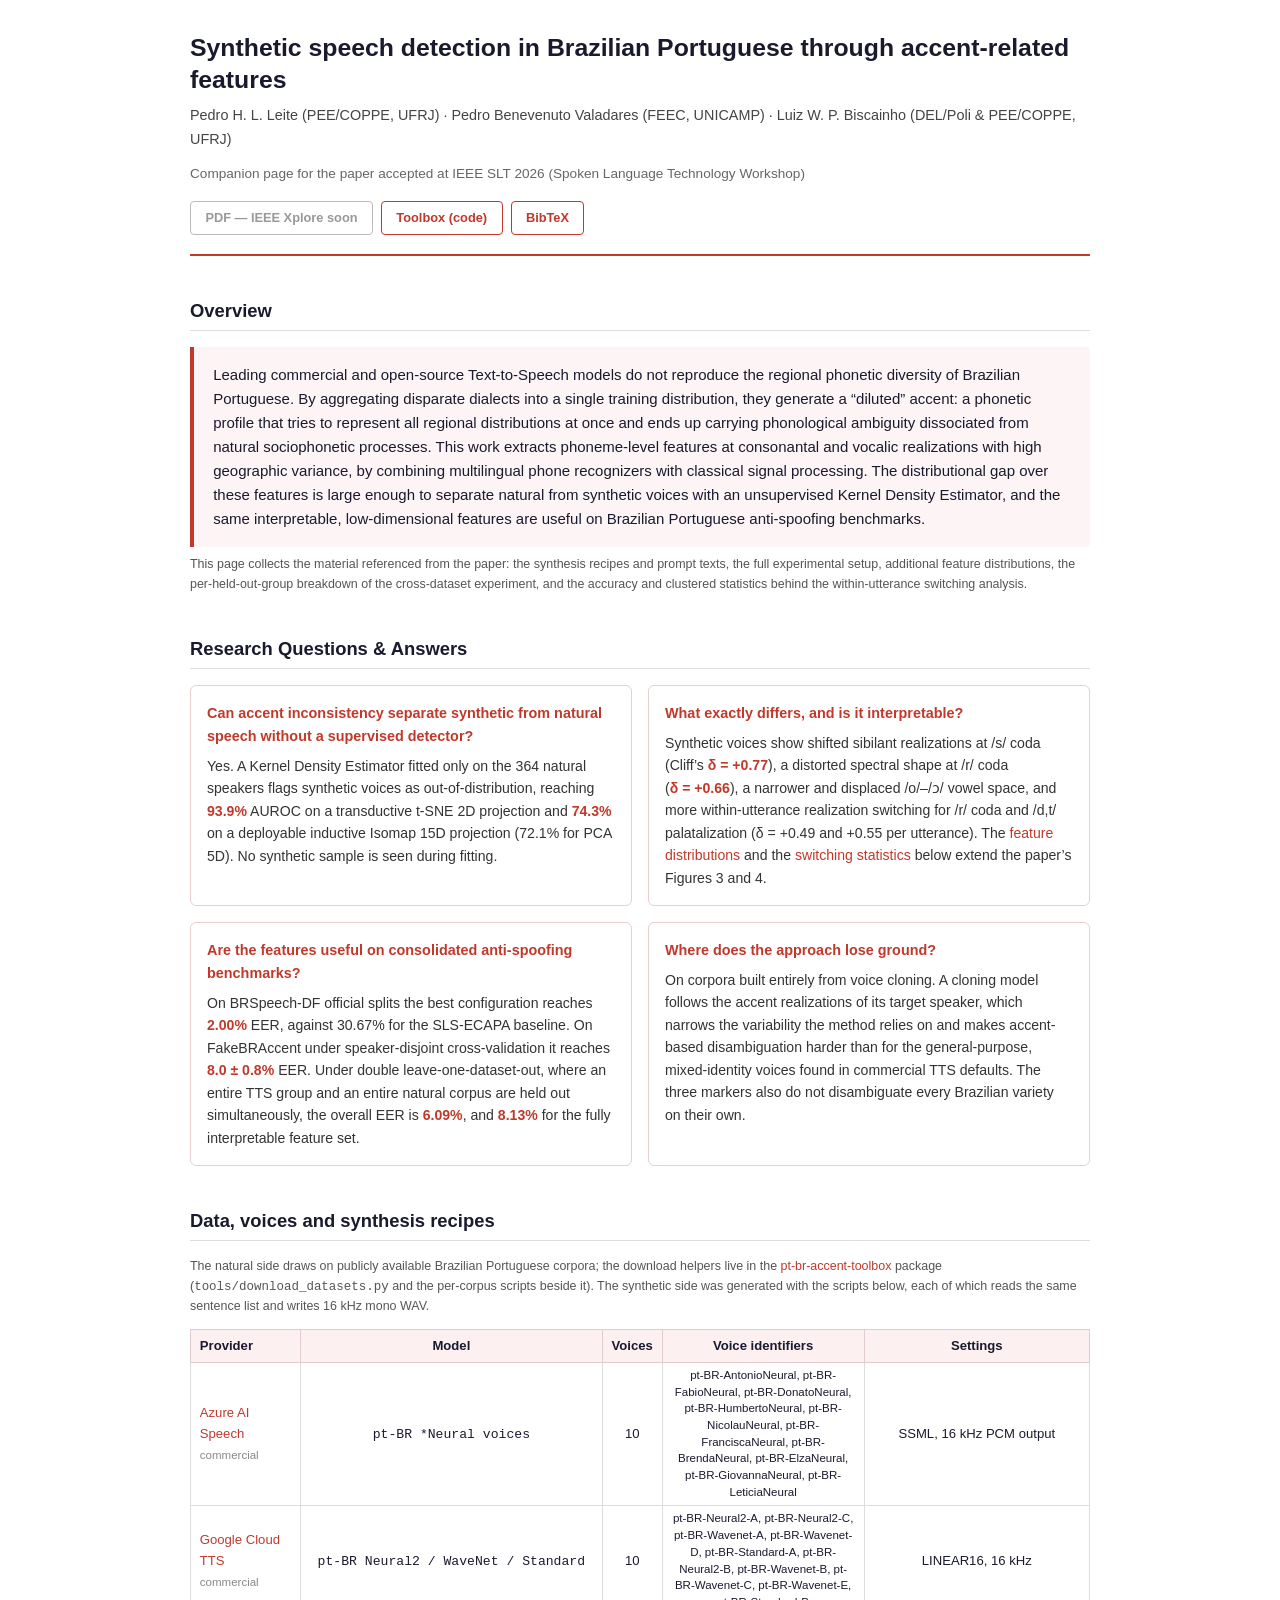
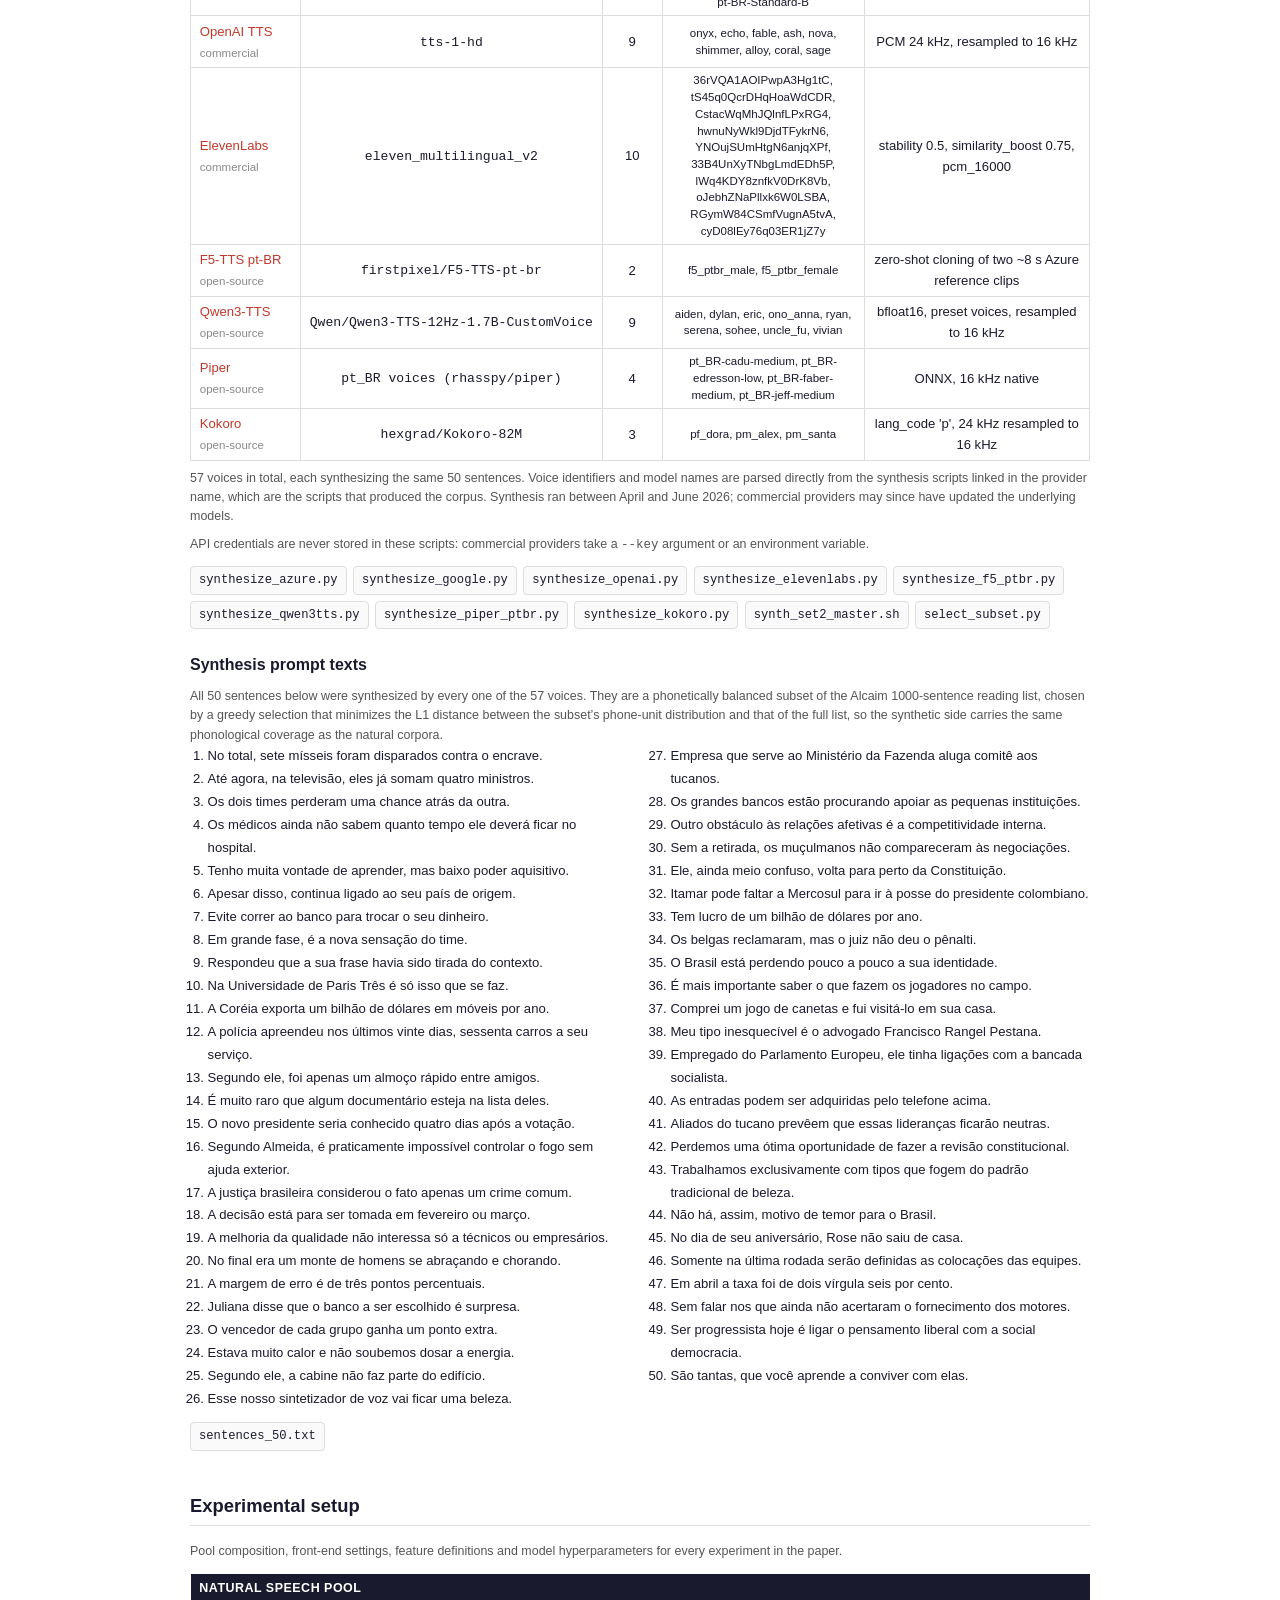
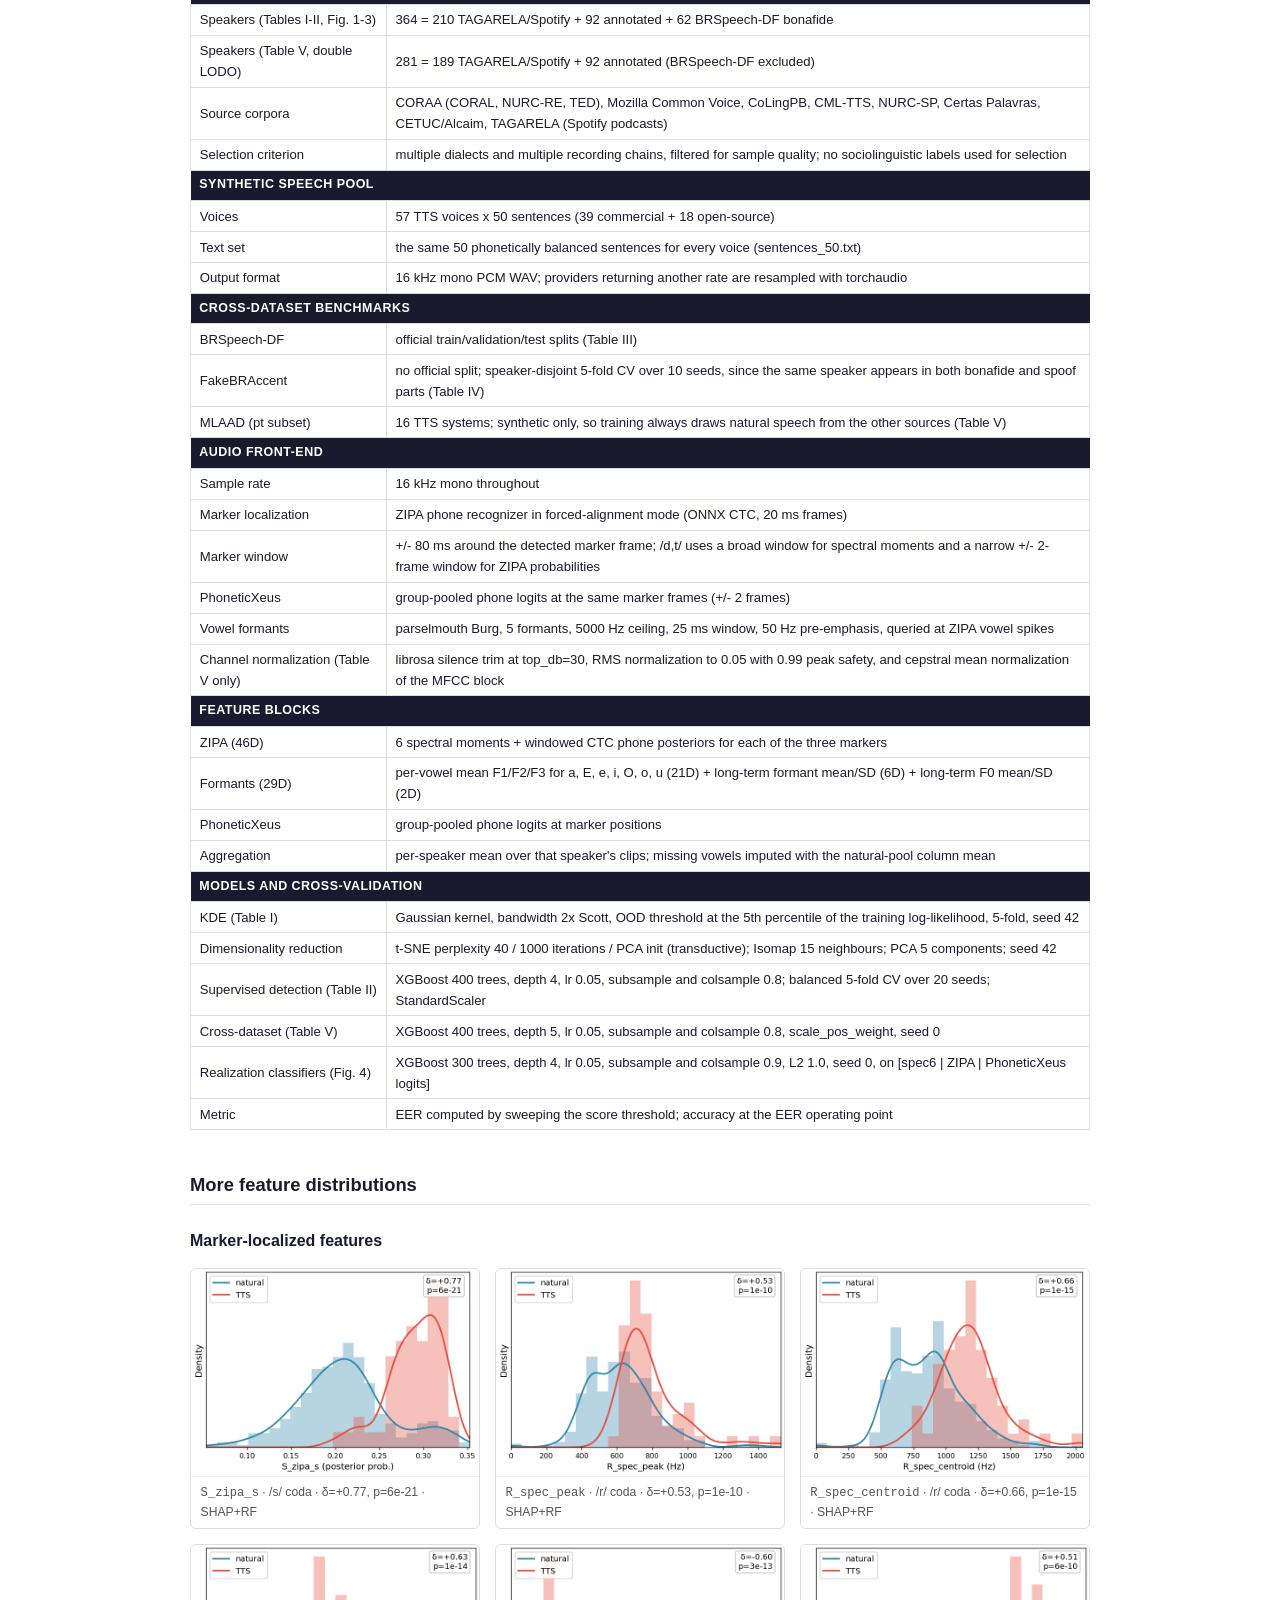
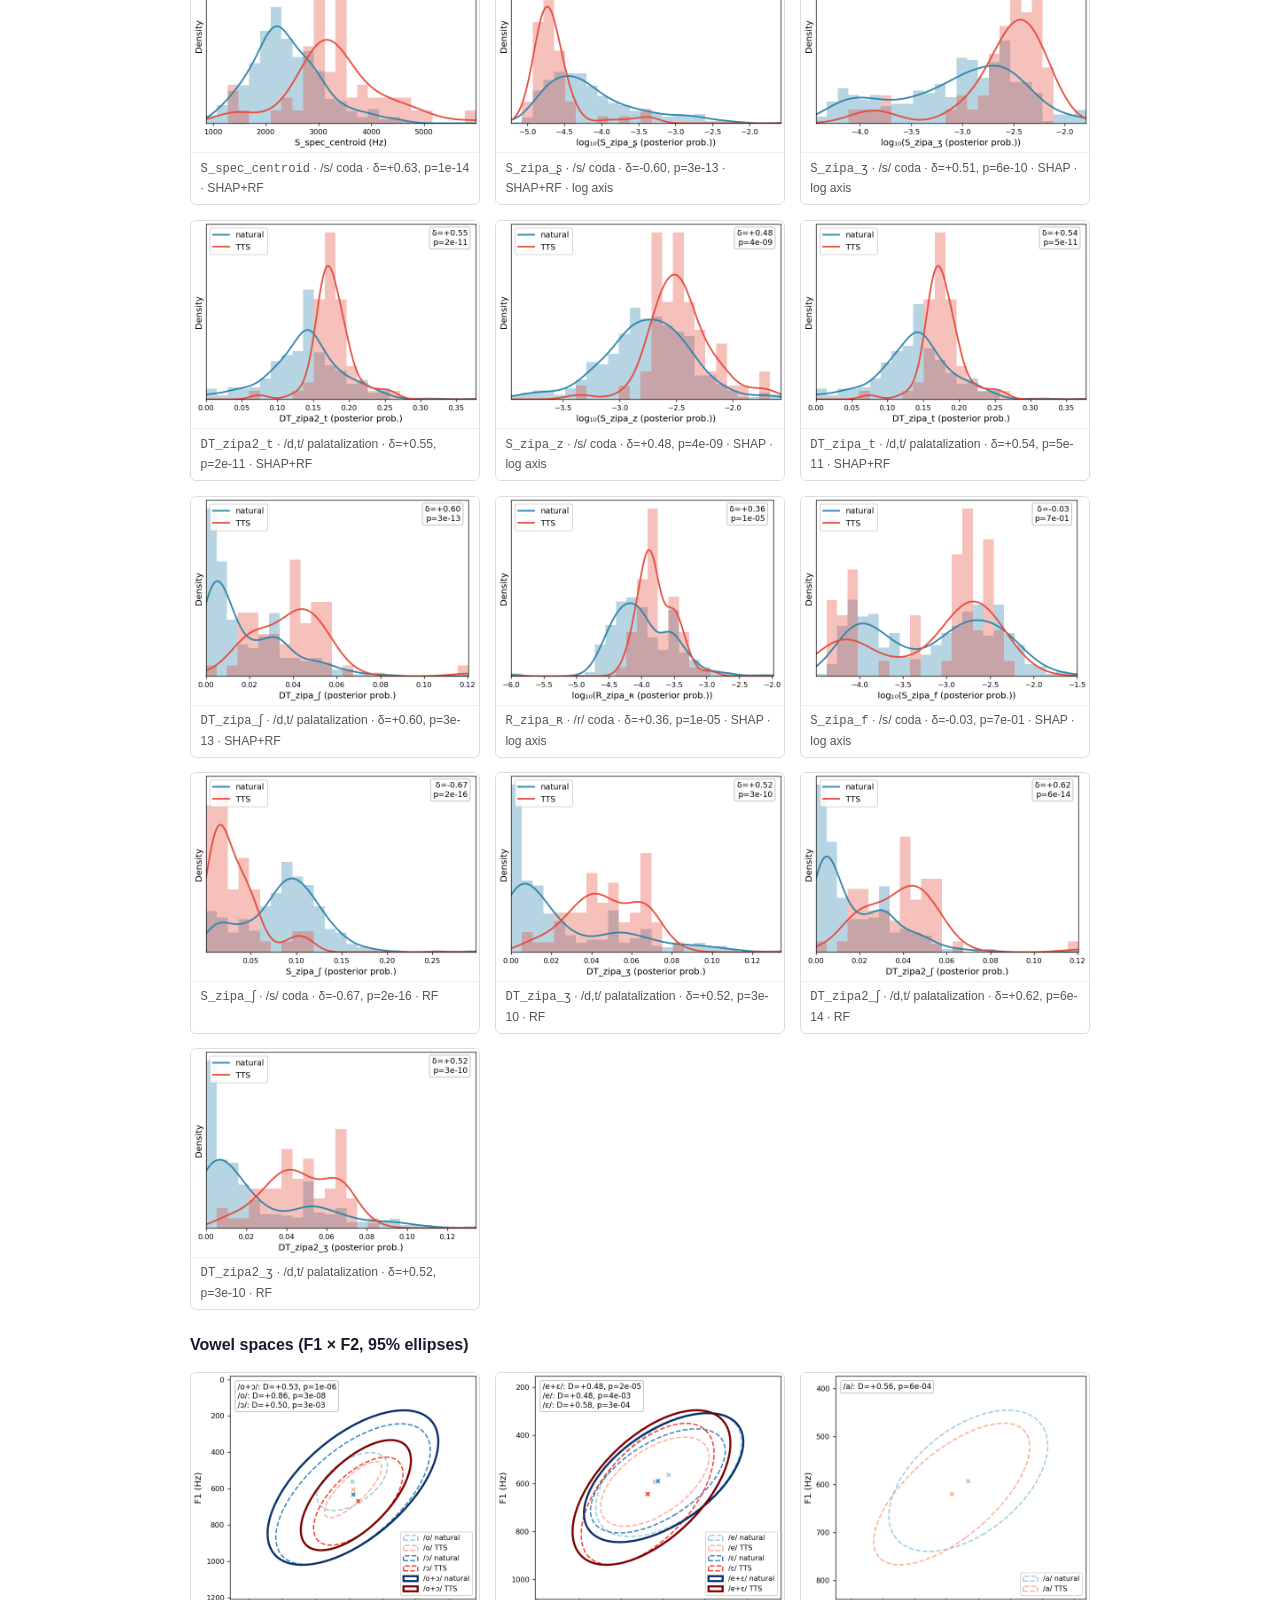
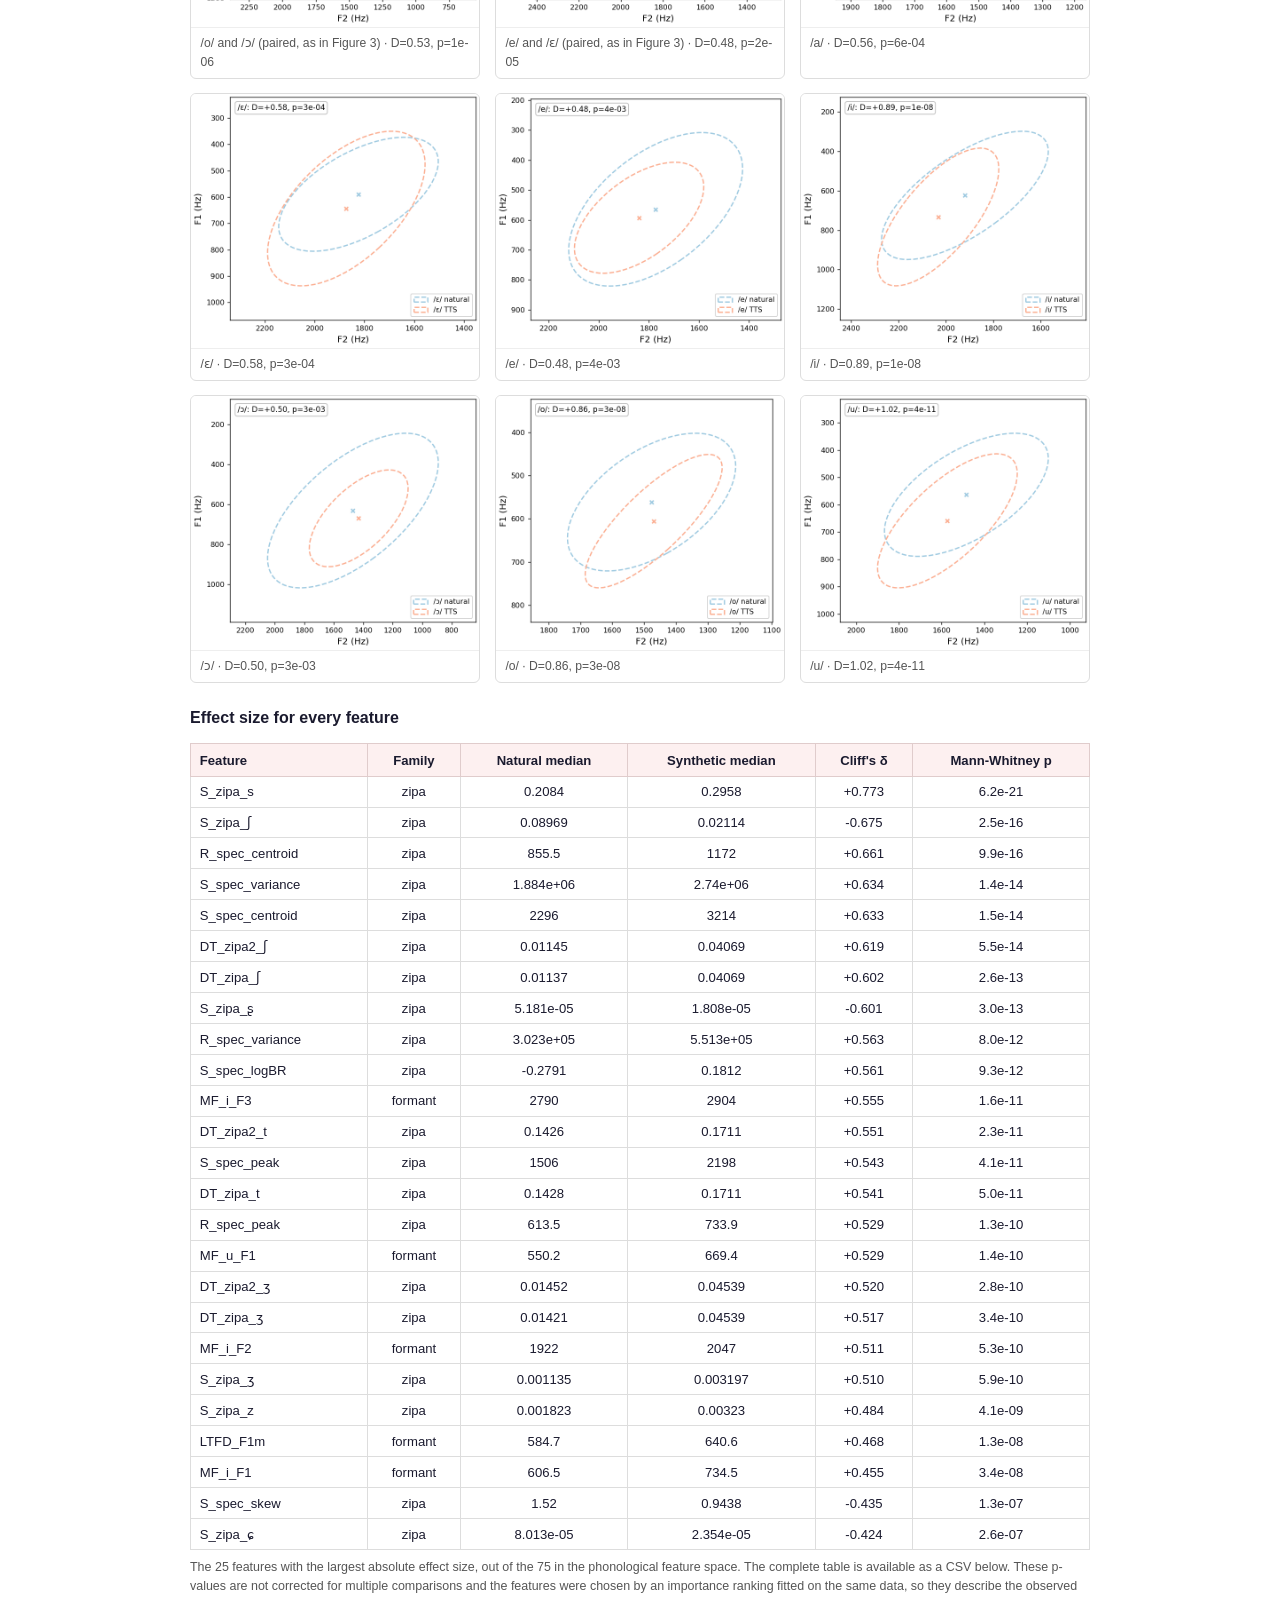
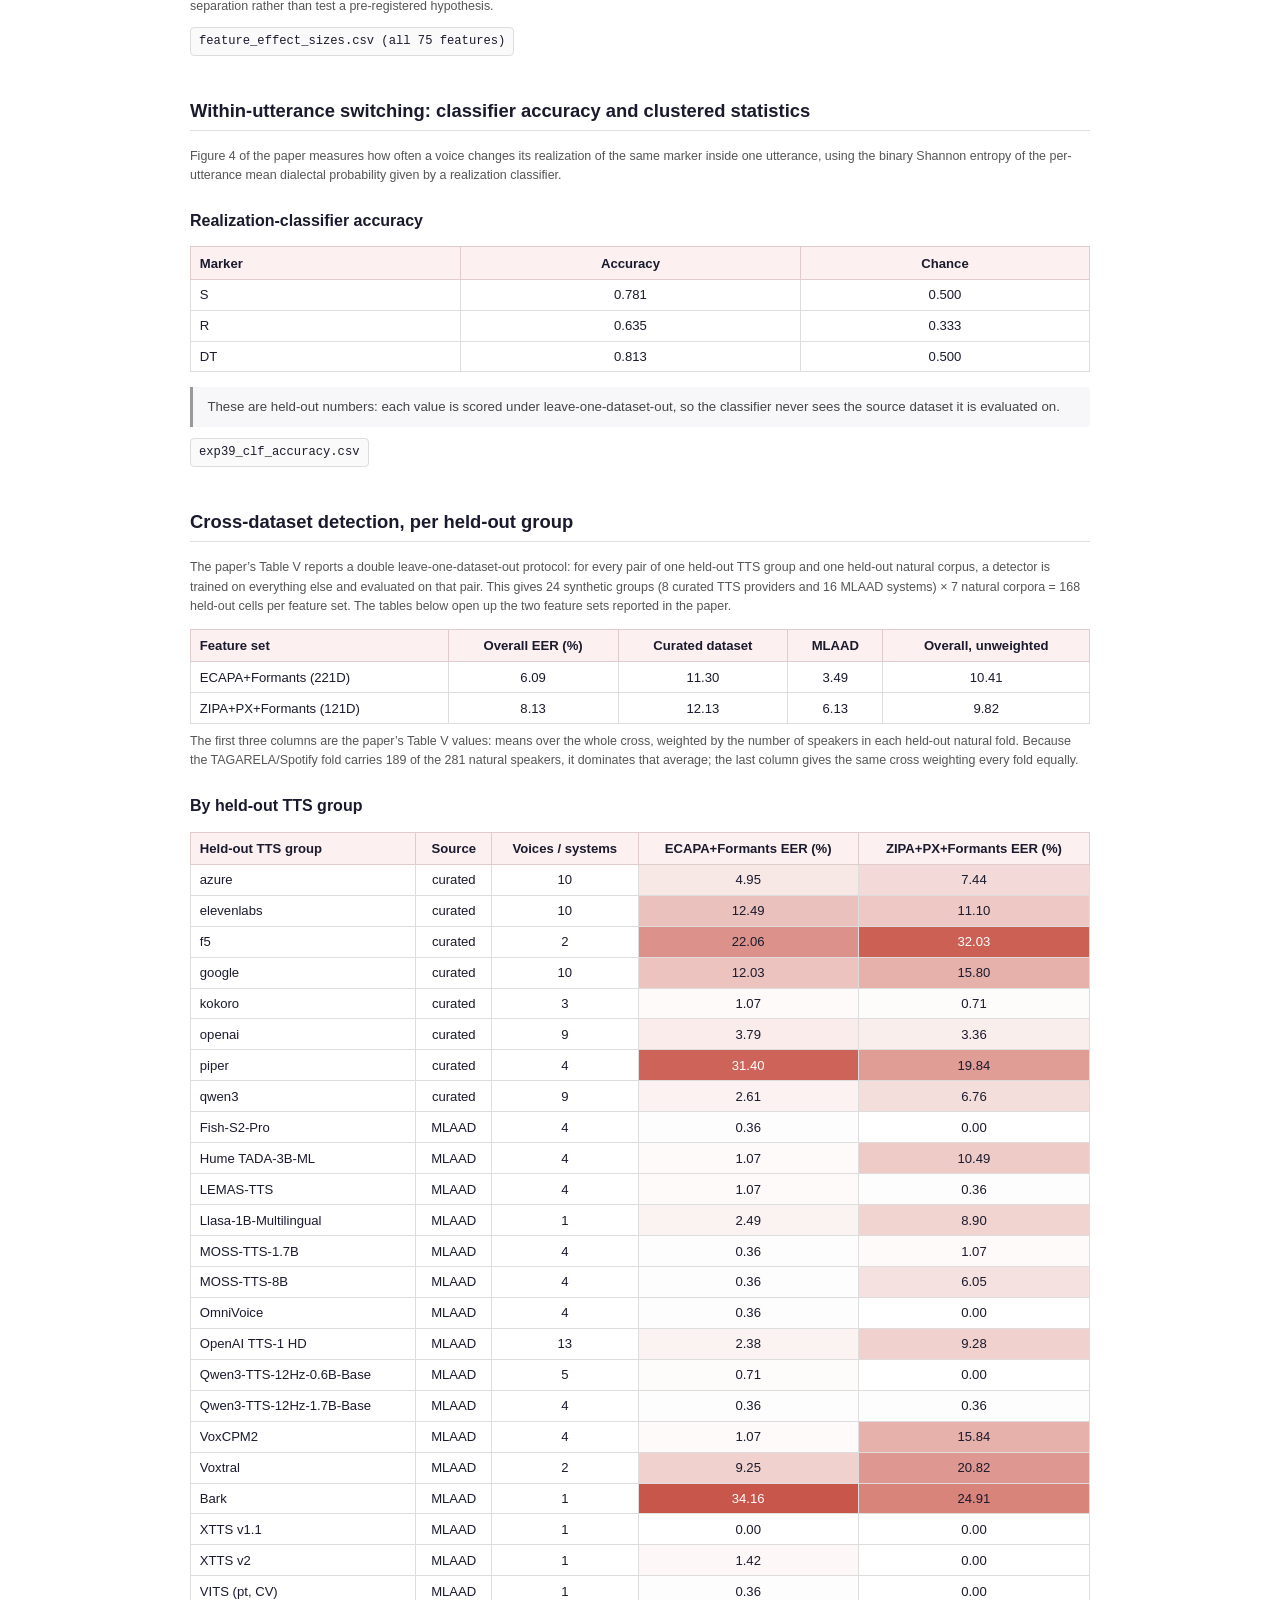
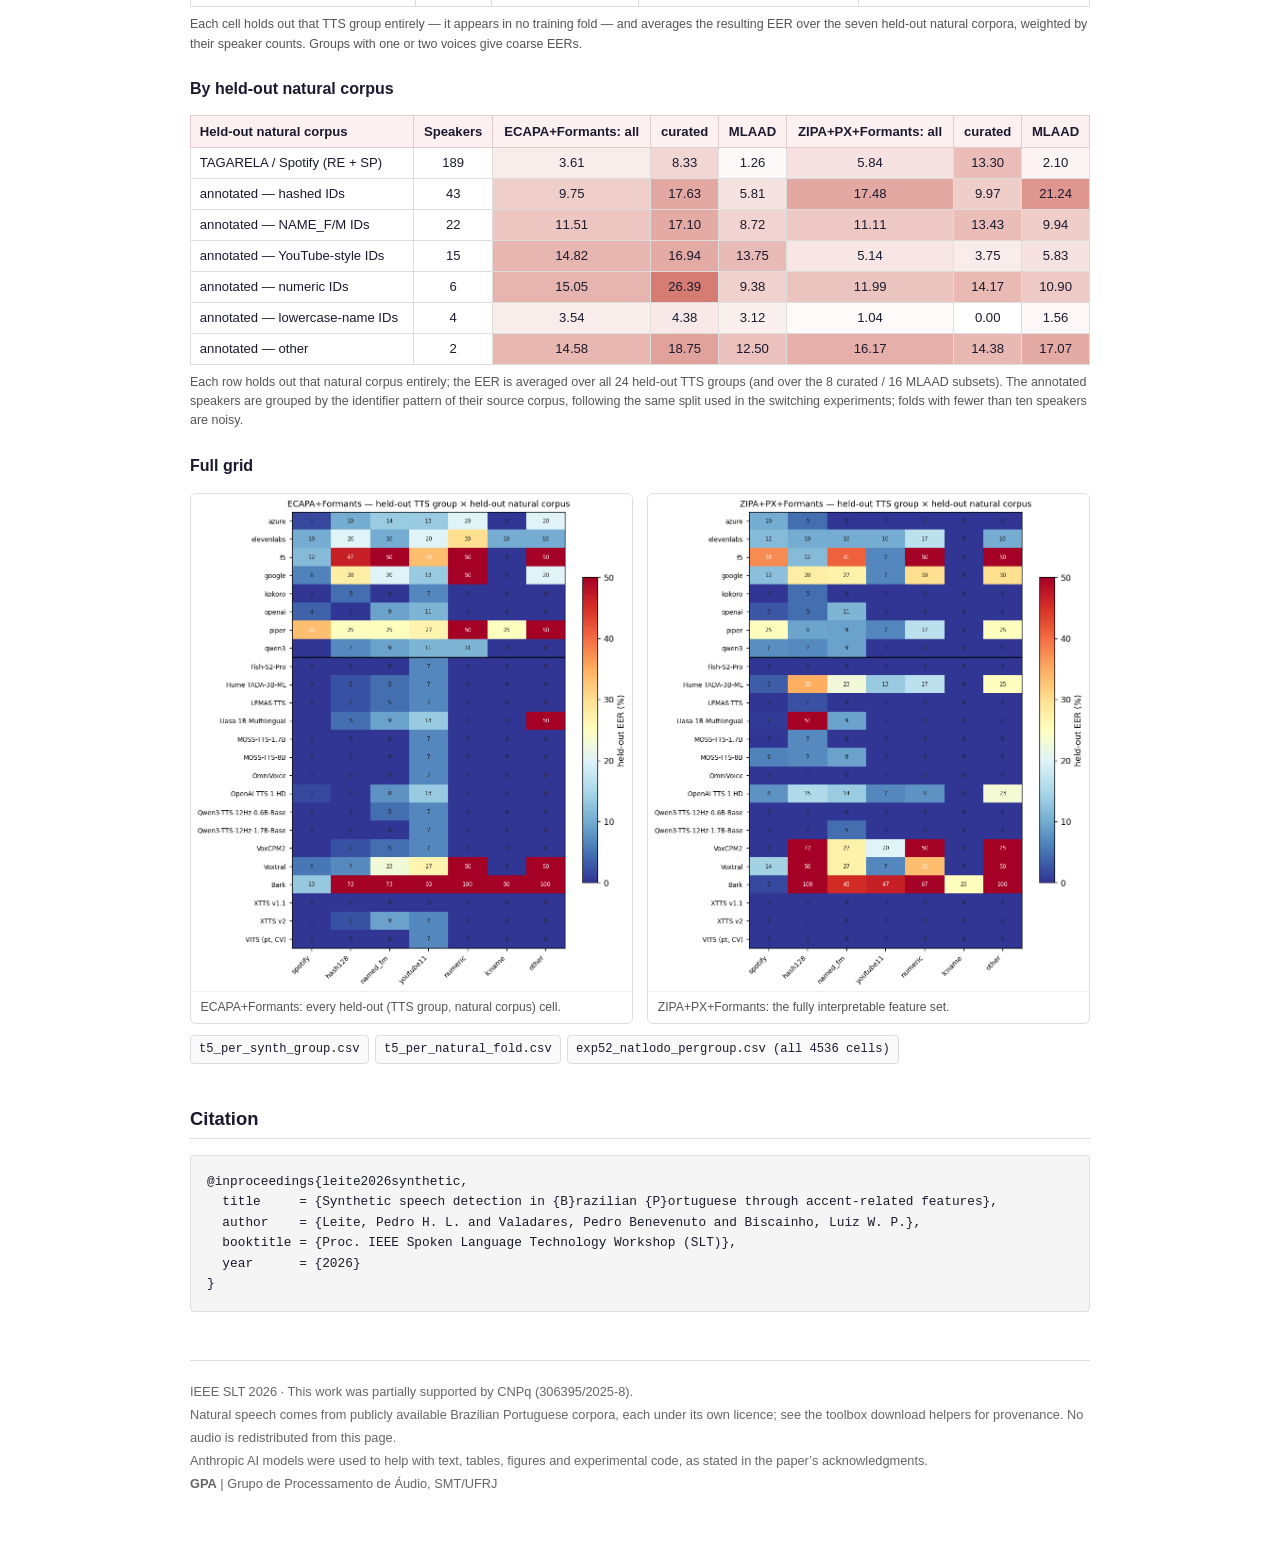
==== commit b60f4813: "Trim the companion page and drop an incorrect sentence-set claim Sentences 51-100 were published as " ====
--- a/docs/slt2026/index.html
+++ b/docs/slt2026/index.html
@@ -183,63 +183,7 @@
 <li>Ser progressista hoje é ligar o pensamento liberal com a social democracia.</li>
 <li>São tantas, que você aprende a conviver com elas.</li>
 </ol>
-<div class="filelist"><a href="data/sentences_50.txt">sentences_50.txt</a><a href="data/sentences_51_100.txt">sentences_51_100.txt</a></div>
-<details><summary>Sentences 51&ndash;100 &mdash; the longer-text set used by the
-    switching experiment (50 sentences)</summary>
-    <p class="caption">The switching metric needs at least two detections of a marker inside a single
-    utterance, which required synthesizing additional longer texts so that the synthetic side matched the
-    markers-per-sentence rate of the natural recordings.</p><ol class="sentences" start="51">
-<li>O truque, segundo ele, é aproveitar bem a madrugada.</li>
-<li>Havia possibilidade de uma nova reunião ser convocada para hoje.</li>
-<li>Os sobreviventes cremaram seus mortos e procuram reconstruir suas vidas.</li>
-<li>As importações de maçã argentina não preocupam os plantadores.</li>
-<li>Daqui a pouco, a violência vai ser a única diversão.</li>
-<li>Agora, ele despenca do teto em direção ao piso.</li>
-<li>A televisão virou um açougue, uma máquina de produzir.</li>
-<li>O governo poderá adotar ações penais por crime de omissão de socorro.</li>
-<li>Nunca havia ido para um treino com seguranças no ônibus.</li>
-<li>Eles experimentaram vários tipos de comidas exóticas durante a viagem.</li>
-<li>Apenas dez por cento dos funcionários em todo Brasil trabalharam ontem.</li>
-<li>Basta que sua remuneração não seja menor que setenta reais.</li>
-<li>Isso traria efeitos sobre os financiamentos habitacionais feitos com recursos da poupança.</li>
-<li>Esta diferença acabou se refletindo no índice de julho.</li>
-<li>Desconfio que não resistirão à nossa aplicada tática de jogo.</li>
-<li>O Brasil tem pressa e o governo está pronto para agir.</li>
-<li>Todos os dias, das dezessete horas ao último cliente.</li>
-<li>Quero estar no grupo e ajudar sempre que necessário.</li>
-<li>Venda de veículos no varejo bate novo recorde em maio.</li>
-<li>Eu vi apenas dois videoteipes dos amistosos contra Argentina e Alemanha.</li>
-<li>Os investidores foram para a Argentina e para a Venezuela.</li>
-<li>Para ele, a concorrência é boa para os consumidores.</li>
-<li>As pessoas se divertiram tanto que aplaudiram de pé.</li>
-<li>A perspectiva continua otimista para o médio e longo prazos.</li>
-<li>Existem péssimas edições do livro, por isso, use o da Edição Pensamento.</li>
-<li>Ele defende a formulação de um programa mínimo para evitá-la.</li>
-<li>Outros produtos também lembrados: feijão, café e derivados de soja.</li>
-<li>Eu queria fazer minhas próprias coisas e logo caí na real.</li>
-<li>Quatro homens entraram separadamente pela porta principal da agência.</li>
-<li>Eu acabo de receber uma crítica muito elogiosa aqui no Canadá.</li>
-<li>O seqüestro de bens serviria para garantir o pagamento.</li>
-<li>É uma política oportuna e bem conduzida até agora.</li>
-<li>Vamos esquecer o passado, vamos pensar no presente e no futuro.</li>
-<li>Depois que a Mangueira passar, o suspense dominará a passarela.</li>
-<li>No entender do advogado Celso Botelho de Moraes não há inconstitucionalidade.</li>
-<li>Primeiro arredondou a idade do percussionista para cinqüenta anos.</li>
-<li>O curso é gratuito e tem a duração de seis meses.</li>
-<li>O mais desculpável em Itamar são os seus vexames de passarela.</li>
-<li>O termo caça-níqueis se aplica exatamente aos dois jogos.</li>
-<li>Ela disse que o Alcorão deveria ser revisado cuidadosamente.</li>
-<li>O grupo chegou quando os amotinados já tinham saído.</li>
-<li>O ministério diz que não foi consultado sobre a transação.</li>
-<li>O número de convocados por vaga é de doze candidatos.</li>
-<li>Para discutir sobre ecologia e projetos para gerações futuras.</li>
-<li>Fiz o que a maioria procurou fazer: evitei provocar marola.</li>
-<li>Eu não quero e não vou falar sobre câmbio e juros.</li>
-<li>O partido precisaria, de resto, abrir-se para composições políticas.</li>
-<li>A mãe de todas as reformas é a reforma política.</li>
-<li>A permanecer a atual situação, será o Brasil que não vingará.</li>
-<li>Só para o curso de inglês é necessário conhecimento da língua.</li>
-</ol></details>
+<div class="filelist"><a href="data/sentences_50.txt">sentences_50.txt</a></div>
 </section>
 
 <!-- ════════════════════════════════════════════════════ Setup -->
@@ -253,13 +197,10 @@
 <tr><td>Speakers (Table V, double LODO)</td><td style="text-align:left;white-space:normal">281 = 189 TAGARELA/Spotify + 92 annotated (BRSpeech-DF excluded)</td></tr>
 <tr><td>Source corpora</td><td style="text-align:left;white-space:normal">CORAA (CORAL, NURC-RE, TED), Mozilla Common Voice, CoLingPB, CML-TTS, NURC-SP, Certas Palavras, CETUC/Alcaim, TAGARELA (Spotify podcasts)</td></tr>
 <tr><td>Selection criterion</td><td style="text-align:left;white-space:normal">multiple dialects and multiple recording chains, filtered for sample quality; no sociolinguistic labels used for selection</td></tr>
-<tr><td>Utterance budget</td><td style="text-align:left;white-space:normal">up to 40 utterances per speaker for natural sources; 50 for the utterance-budget sweep of Fig. 2 (1-100)</td></tr>
 <tr class="group-hdr"><th colspan="2">Synthetic speech pool</th></tr>
 <tr><td>Voices</td><td style="text-align:left;white-space:normal">57 TTS voices x 50 sentences (39 commercial + 18 open-source)</td></tr>
 <tr><td>Text set</td><td style="text-align:left;white-space:normal">the same 50 phonetically balanced sentences for every voice (sentences_50.txt)</td></tr>
-<tr><td>Longer-text set</td><td style="text-align:left;white-space:normal">sentences_51_100.txt, synthesized for the switching experiment, which needs &gt;= 2 marker detections per utterance</td></tr>
 <tr><td>Output format</td><td style="text-align:left;white-space:normal">16 kHz mono PCM WAV; providers returning another rate are resampled with torchaudio</td></tr>
-<tr><td>Note</td><td style="text-align:left;white-space:normal">three further voice directories exist on disk (azure_henrique, openai_verse, qwen3_bella) and are used only by the switching experiment, not by the 57-voice detection pool</td></tr>
 <tr class="group-hdr"><th colspan="2">Cross-dataset benchmarks</th></tr>
 <tr><td>BRSpeech-DF</td><td style="text-align:left;white-space:normal">official train/validation/test splits (Table III)</td></tr>
 <tr><td>FakeBRAccent</td><td style="text-align:left;white-space:normal">no official split; speaker-disjoint 5-fold CV over 10 seeds, since the same speaker appears in both bonafide and spoof parts (Table IV)</td></tr>
@@ -289,22 +230,7 @@
 <!-- ════════════════════════════════════════════════════ Distributions -->
 <section id="distributions">
   <h2>More feature distributions</h2>
-  <p class="caption">Figure 3 of the paper shows three of these panels. The features below are the
-    most discriminative interpretable features for the natural-versus-synthetic contrast, ranked by
-    tree-ensemble importance: the top 12 by mean absolute SHAP value of an XGBoost classifier and the top
-    12 by RandomForest impurity importance, both fitted on the same 364 natural and 57 synthetic speakers
-    (the two rankings agree with Spearman &rho;&nbsp;=&nbsp;0.72). Each panel is labelled with the rankings
-    that selected it. Importance is multivariate, so a feature can be useful to the classifier in combination
-    with others while showing little separation on its own; two of the panels below are of that kind and carry
-    a small, non-significant &delta;.</p>
-<div class="note"><strong>On the effect size.</strong> These panels report Cliff&rsquo;s
-    &delta;, computed from the Mann-Whitney U statistic as 2U/(mn)&nbsp;&minus;&nbsp;1, with &delta;&nbsp;&gt;&nbsp;0
-    meaning the synthetic distribution is stochastically larger. The submitted version of Figure 3 printed
-    Cohen&rsquo;s d in those boxes by mistake; Cliff&rsquo;s &delta; is bounded to [&minus;1,&nbsp;1], and the
-    correct values for the two univariate panels of that figure are &delta;&nbsp;=&nbsp;+0.77 and
-    +0.66. The vowel panels are bivariate, so they report the Mahalanobis distance D between group centroids
-    with a Hotelling T&sup2; p-value instead.</div>
-<h3>Marker-localized features</h3><div class="fig-grid">
+  <h3>Marker-localized features</h3><div class="fig-grid">
 <figure><img loading="lazy" src="img/dist_S_zipa_s.png" alt="S_zipa_s distribution"><figcaption><code>S_zipa_s</code> &middot; /s/ coda &middot; &delta;=+0.77, p=6e-21 &middot; SHAP+RF</figcaption></figure>
 <figure><img loading="lazy" src="img/dist_R_spec_peak.png" alt="R_spec_peak distribution"><figcaption><code>R_spec_peak</code> &middot; /r/ coda &middot; &delta;=+0.53, p=1e-10 &middot; SHAP+RF</figcaption></figure>
 <figure><img loading="lazy" src="img/dist_R_spec_centroid.png" alt="R_spec_centroid distribution"><figcaption><code>R_spec_centroid</code> &middot; /r/ coda &middot; &delta;=+0.66, p=1e-15 &middot; SHAP+RF</figcaption></figure>
@@ -555,288 +481,34 @@
   <h2>Within-utterance switching: classifier accuracy and clustered statistics</h2>
   <p class="caption">Figure 4 of the paper measures how often a voice changes its realization of
     the same marker inside one utterance, using the binary Shannon entropy of the per-utterance mean
-    dialectal probability given by a realization classifier. Two questions about that figure are answered
-    here: how accurate those classifiers are, and what the comparison looks like when utterances are treated
-    as clustered within speakers and voices rather than as independent.</p>
+    dialectal probability given by a realization classifier.</p>
 <h3>Realization-classifier accuracy</h3>
 <div class="table-scroll">
 <table class="data-table">
 <thead><tr>
 <th>Marker</th>
-<th>Task</th>
-<th>Holdout</th>
-<th>Clips</th>
-<th>Classes</th>
 <th>Accuracy</th>
-<th>Balanced acc.</th>
-<th>Macro F1</th>
-<th>Majority baseline</th>
+<th>Chance</th>
 </tr></thead><tbody>
 <tr>
 <td>S</td>
-<td>/s/ coda (chiado vs sibilant)</td>
-<td>leave-one-dataset-out</td>
-<td>9256</td>
-<td>2</td>
 <td>0.781</td>
-<td>0.645</td>
-<td>0.659</td>
-<td>0.762</td>
-</tr>
-<tr>
-<td>S</td>
-<td>/s/ coda (chiado vs sibilant)</td>
-<td>leave-one-speaker-out</td>
-<td>9256</td>
-<td>2</td>
-<td>0.833</td>
-<td>0.718</td>
-<td>0.741</td>
-<td>0.762</td>
+<td>0.500</td>
 </tr>
 <tr>
 <td>R</td>
-<td>/r/ coda (carioca vs tap vs caipira)</td>
-<td>leave-one-dataset-out</td>
-<td>3117</td>
-<td>3</td>
 <td>0.635</td>
-<td>0.505</td>
-<td>0.458</td>
-<td>0.492</td>
-</tr>
-<tr>
-<td>R</td>
-<td>/r/ coda (carioca vs tap vs caipira)</td>
-<td>leave-one-speaker-out</td>
-<td>3117</td>
-<td>3</td>
-<td>0.686</td>
-<td>0.638</td>
-<td>0.642</td>
-<td>0.492</td>
+<td>0.333</td>
 </tr>
 <tr>
 <td>DT</td>
-<td>/d,t/ (palatalized vs not)</td>
-<td>leave-one-dataset-out</td>
-<td>3471</td>
-<td>2</td>
 <td>0.813</td>
-<td>0.589</td>
-<td>0.602</td>
-<td>0.830</td>
-</tr>
-<tr>
-<td>DT</td>
-<td>/d,t/ (palatalized vs not)</td>
-<td>leave-one-speaker-out</td>
-<td>3471</td>
-<td>2</td>
-<td>0.844</td>
-<td>0.620</td>
-<td>0.645</td>
-<td>0.830</td>
+<td>0.500</td>
 </tr>
 </tbody></table>
 </div>
-<p class="caption">Out-of-fold performance of the classifiers that produce the switching metric, on the human-annotated clips. Leave-one-dataset-out is the stricter protocol: the classifier never sees the held-out source corpus, so it cannot exploit its recording characteristics.</p>
-<div class="note"><strong>How to read these numbers.</strong> All three classifiers beat
-    chance on balanced accuracy (0.72, 0.64 and 0.62 against 0.50, 0.33 and 0.50 under speaker holdout), so
-    each carries real information about the realization. Raw accuracy is a different matter where the classes
-    are skewed: /d,t/ is palatalized in 83% of the annotated clips, and under the stricter dataset holdout the
-    classifier&rsquo;s raw accuracy (0.81) sits just below that majority rate, because it trades errors on the
-    majority class for gains on the minority one. The switching metric consumes the probability rather than
-    the decision, and the natural and synthetic sides are scored by the same classifier, so a miscalibrated
-    motor affects both sides alike; but the absolute switching values should not be read as exact
-    realization rates. This is the same caveat the project records for the switching protocol in general.</div>
-<h3>Clustered inference</h3>
-<div class="note"><strong>Why this table exists.</strong> The utterances compared in Figure 4
-    are not independent: they are clustered within 57 TTS voices, drawn from 8 providers, and within 92
-    natural speakers, drawn from 6 source corpora. A test over utterances therefore overstates precision.
-    Repeating the comparison with one value per voice and per speaker, and with a cluster bootstrap that
-    resamples voices, speakers, providers and source corpora, leaves the conclusion intact and in fact
-    strengthens the effect for /r/ coda, /d,t/ palatalization and the aggregate. The exception is /s/ coda:
-    its small utterance-level effect does not survive clustering, so no significance is claimed for that
-    marker.</div>
-<div class="table-scroll">
-<table class="data-table">
-<thead><tr>
-<th>Marker</th>
-<th>Unit of analysis</th>
-<th>n synthetic vs natural</th>
-<th>Synthetic mean</th>
-<th>Natural mean</th>
-<th>Cliff&#x27;s δ</th>
-<th>p</th>
-<th>Cluster-bootstrap 95% CI</th>
-</tr></thead><tbody>
-<tr>
-<td>S</td>
-<td>utterance</td>
-<td>1731 vs 2341</td>
-<td>0.710</td>
-<td>0.673</td>
-<td>+0.076</td>
-<td>3.5e-05</td>
-<td>[-0.03, +0.18]</td>
-</tr>
-<tr>
-<td>S</td>
-<td>speaker / voice</td>
-<td>57 vs 84</td>
-<td>0.709</td>
-<td>0.681</td>
-<td>+0.083</td>
-<td>4.0e-01</td>
-<td>—</td>
-</tr>
-<tr>
-<td>S</td>
-<td>provider / corpus</td>
-<td>8 vs 84</td>
-<td>0.715</td>
-<td>0.681</td>
-<td>+0.074</td>
-<td>7.4e-01</td>
-<td>—</td>
-</tr>
-<tr>
-<td>R</td>
-<td>utterance</td>
-<td>406 vs 760</td>
-<td>0.897</td>
-<td>0.677</td>
-<td>+0.486</td>
-<td>1.1e-42</td>
-<td>[+0.40, +0.57]</td>
-</tr>
-<tr>
-<td>R</td>
-<td>speaker / voice</td>
-<td>56 vs 71</td>
-<td>0.886</td>
-<td>0.653</td>
-<td>+0.829</td>
-<td>1.2e-15</td>
-<td>—</td>
-</tr>
-<tr>
-<td>R</td>
-<td>provider / corpus</td>
-<td>8 vs 71</td>
-<td>0.896</td>
-<td>0.653</td>
-<td>+0.908</td>
-<td>5.6e-07</td>
-<td>—</td>
-</tr>
-<tr>
-<td>DT</td>
-<td>utterance</td>
-<td>957 vs 864</td>
-<td>0.801</td>
-<td>0.520</td>
-<td>+0.553</td>
-<td>1.8e-92</td>
-<td>[+0.45, +0.64]</td>
-</tr>
-<tr>
-<td>DT</td>
-<td>speaker / voice</td>
-<td>57 vs 68</td>
-<td>0.804</td>
-<td>0.509</td>
-<td>+0.868</td>
-<td>7.7e-17</td>
-<td>—</td>
-</tr>
-<tr>
-<td>DT</td>
-<td>provider / corpus</td>
-<td>8 vs 68</td>
-<td>0.812</td>
-<td>0.509</td>
-<td>+0.882</td>
-<td>2.3e-06</td>
-<td>—</td>
-</tr>
-<tr>
-<td>AGG</td>
-<td>utterance</td>
-<td>3094 vs 3965</td>
-<td>0.763</td>
-<td>0.640</td>
-<td>+0.252</td>
-<td>8.2e-74</td>
-<td>[+0.19, +0.32]</td>
-</tr>
-<tr>
-<td>AGG</td>
-<td>speaker / voice</td>
-<td>57 vs 92</td>
-<td>0.764</td>
-<td>0.631</td>
-<td>+0.661</td>
-<td>1.3e-11</td>
-<td>—</td>
-</tr>
-<tr>
-<td>AGG</td>
-<td>provider / corpus</td>
-<td>8 vs 92</td>
-<td>0.772</td>
-<td>0.631</td>
-<td>+0.709</td>
-<td>3.9e-04</td>
-<td>—</td>
-</tr>
-</tbody></table>
-</div>
-<p class="caption">The utterance rows reproduce the values printed in Figure 4. The confidence interval comes from resampling whole clusters (voices and speakers) with replacement, 4000 times, and applies to the utterance-level statistic.</p>
-<div class="table-scroll">
-<table class="data-table">
-<thead><tr>
-<th>Marker</th>
-<th>ICC(1) synthetic voices</th>
-<th>Design effect</th>
-<th>ICC(1) natural speakers</th>
-<th>Design effect</th>
-</tr></thead><tbody>
-<tr>
-<td>S</td>
-<td>0.167</td>
-<td>5.9</td>
-<td>0.379</td>
-<td>11.2</td>
-</tr>
-<tr>
-<td>R</td>
-<td>0.216</td>
-<td>2.3</td>
-<td>0.188</td>
-<td>2.8</td>
-</tr>
-<tr>
-<td>DT</td>
-<td>0.072</td>
-<td>2.1</td>
-<td>0.312</td>
-<td>4.6</td>
-</tr>
-<tr>
-<td>AGG</td>
-<td>0.053</td>
-<td>3.8</td>
-<td>0.163</td>
-<td>7.8</td>
-</tr>
-</tbody></table>
-</div>
-<p class="caption">Intra-cluster correlation of the switching value and the resulting design effect, that is, the factor by which the effective sample size is smaller than the number of utterances.</p>
-<div class="fig-wide"><img loading="lazy" src="img/exp39_clustered.png" alt="Within-utterance switching, aggregated per voice and per speaker"></div>
-<p class="caption">Figure 4 recomputed with one value per TTS voice and per natural speaker. Annotations give the speaker/voice-level Cliff&rsquo;s &delta; with its p-value and the cluster-bootstrap interval for the utterance-level statistic.</p>
-<div class="filelist"><a href="data/exp39_clf_accuracy.csv">exp39_clf_accuracy.csv</a><a href="data/exp39_clustered.csv">exp39_clustered.csv</a></div>
+<div class="note">These are held-out numbers: each value is scored under leave-one-dataset-out, so the classifier never sees the source dataset it is evaluated on.</div>
+<div class="filelist"><a href="data/exp39_clf_accuracy.csv">exp39_clf_accuracy.csv</a></div>
 </section>
 
 <!-- ════════════════════════════════════════════════════ Table V breakdown -->
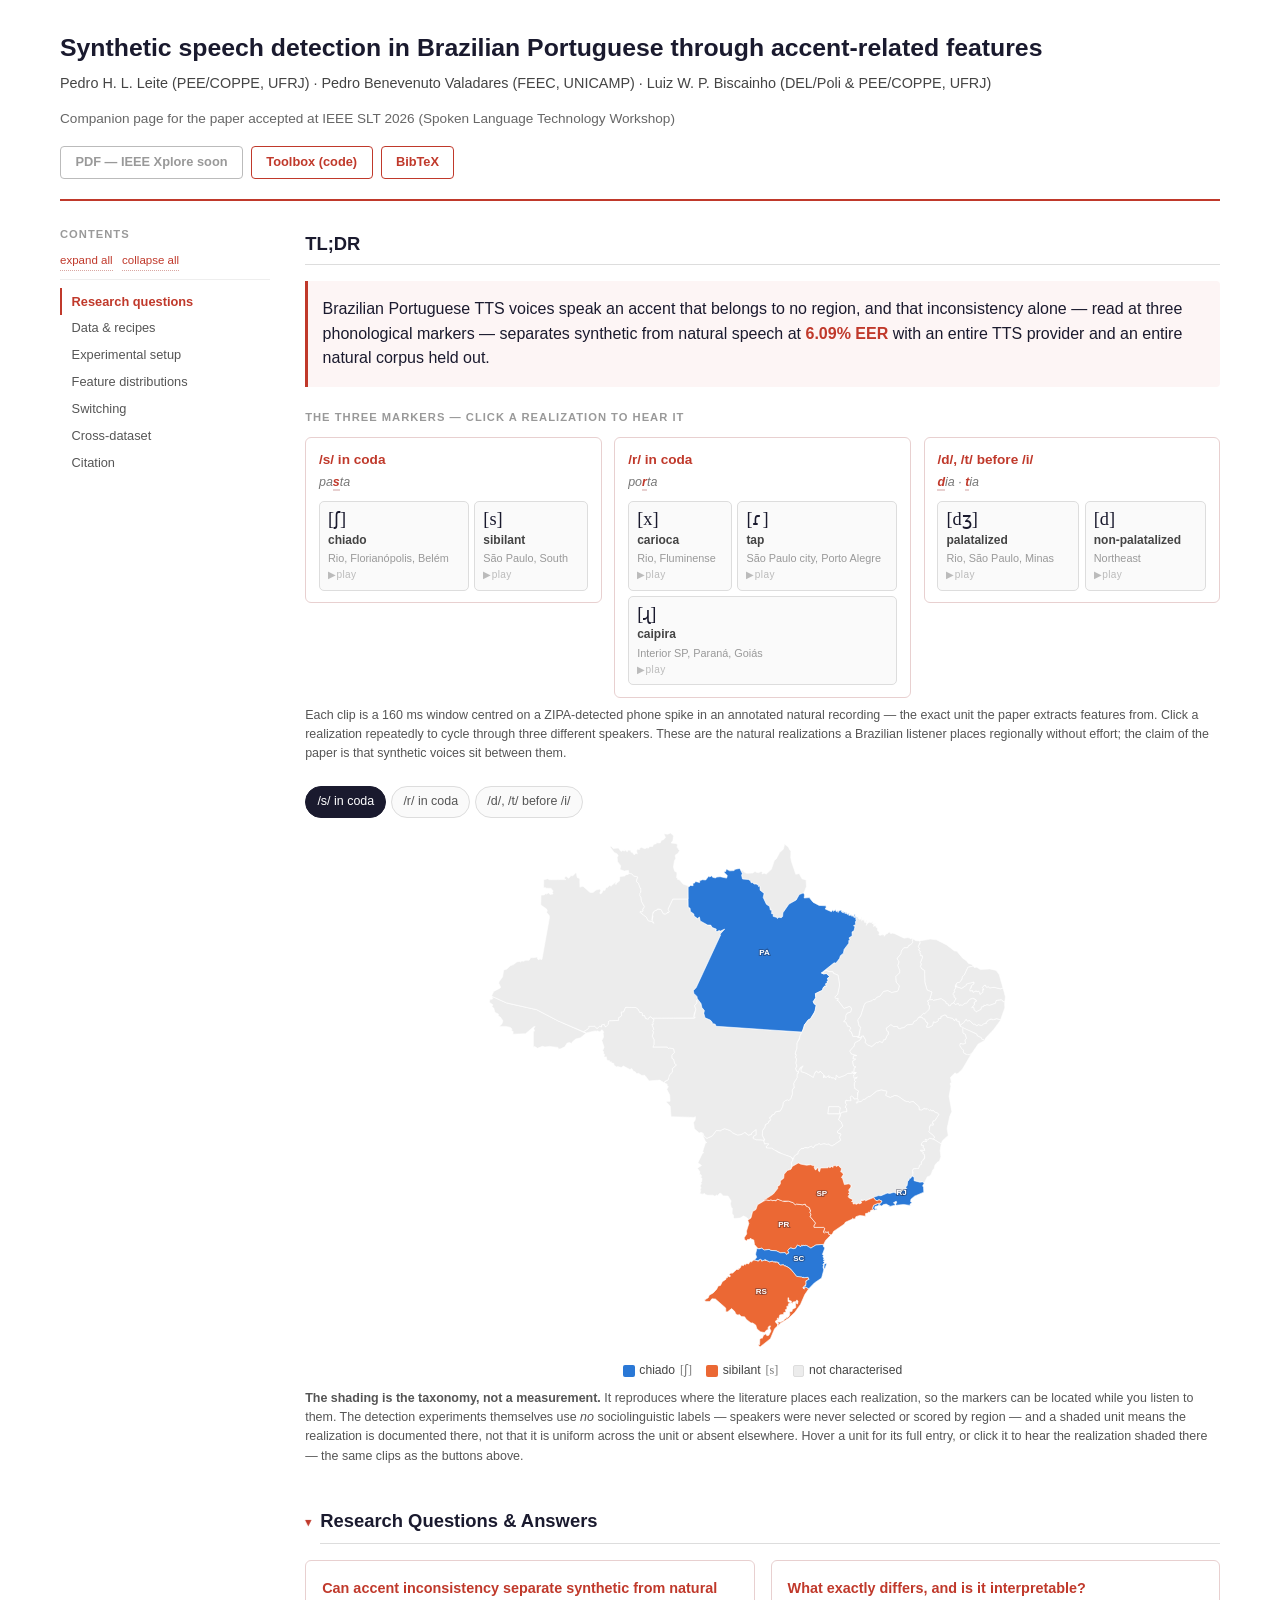
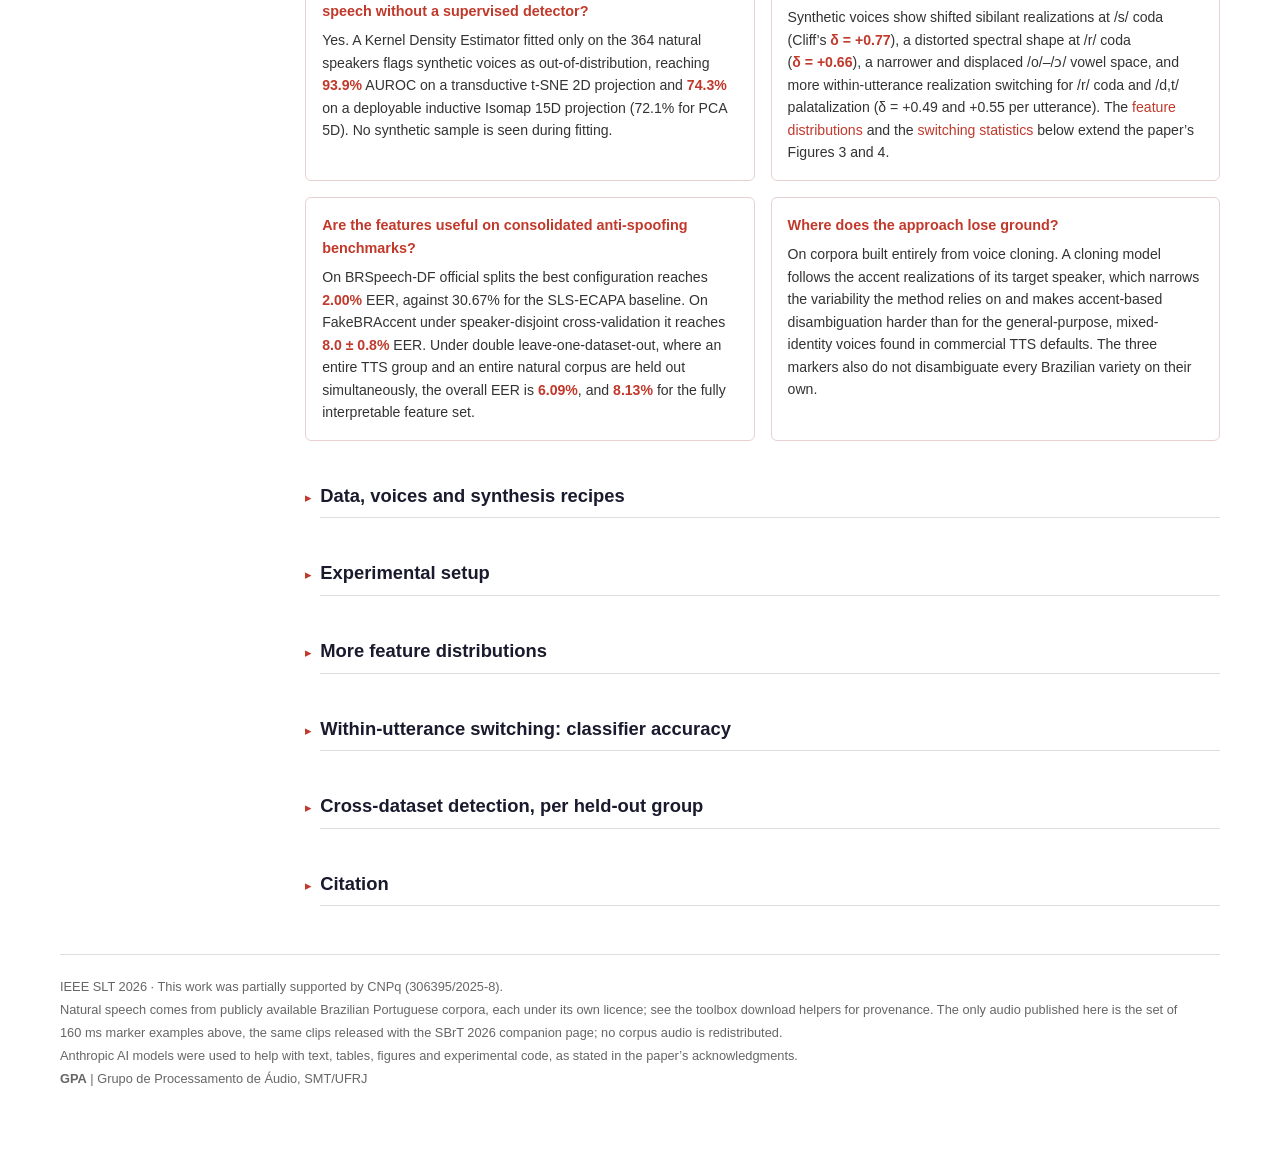
==== commit 339628cf: "Promote the expanded companion page to index.html The revision-2 page becomes the only page: index.h" ====
--- a/docs/slt2026/index.html
+++ b/docs/slt2026/index.html
@@ -27,29 +27,103 @@
   </div>
 </header>
 
-<!-- ════════════════════════════════════════════════════ Overview -->
-<section>
-  <h2>Overview</h2>
-  <div class="overview">
-    <p>Leading commercial and open-source Text-to-Speech models do not reproduce the regional phonetic
-    diversity of Brazilian Portuguese. By aggregating disparate dialects into a single training
-    distribution, they generate a &ldquo;diluted&rdquo; accent: a phonetic profile that tries to represent
-    all regional distributions at once and ends up carrying phonological ambiguity dissociated from
-    natural sociophonetic processes. This work extracts phoneme-level features at consonantal and
-    vocalic realizations with high geographic variance, by combining multilingual phone recognizers
-    with classical signal processing. The distributional gap over these features is large enough to
-    separate natural from synthetic voices with an unsupervised Kernel Density Estimator, and the same
-    interpretable, low-dimensional features are useful on Brazilian Portuguese anti-spoofing benchmarks.</p>
+<div class="layout">
+<aside class="outline"><div class="outline-hd">Contents<span class="fold-all"><button type="button" data-all="open">expand all</button><button type="button" data-all="close">collapse all</button></span></div><nav><ul class="outline-list"><li data-sec="rq"><a href="#rq" data-sec="rq">Research questions</a></li><li data-sec="data"><a href="#data" data-sec="data">Data &amp; recipes</a><ul><li data-sub="synthesis-prompt-texts"><a href="#synthesis-prompt-texts" data-sec="synthesis-prompt-texts">Synthesis prompt texts</a></li></ul></li><li data-sec="setup"><a href="#setup" data-sec="setup">Experimental setup</a></li><li data-sec="distributions"><a href="#distributions" data-sec="distributions">Feature distributions</a><ul><li data-sub="marker-localized-features"><a href="#marker-localized-features" data-sec="marker-localized-features">Marker-localized features</a></li><li data-sub="vowel-spaces-f1-f2-95-ellipses"><a href="#vowel-spaces-f1-f2-95-ellipses" data-sec="vowel-spaces-f1-f2-95-ellipses">Vowel spaces (F1 &times; F2, 95% ellipses)</a></li><li data-sub="effect-size-for-every-feature"><a href="#effect-size-for-every-feature" data-sec="effect-size-for-every-feature">Effect size for every feature</a></li></ul></li><li data-sec="switching"><a href="#switching" data-sec="switching">Switching</a><ul><li data-sub="realization-classifier-accuracy"><a href="#realization-classifier-accuracy" data-sec="realization-classifier-accuracy">Realization-classifier accuracy</a></li></ul></li><li data-sec="crossdataset"><a href="#crossdataset" data-sec="crossdataset">Cross-dataset</a><ul><li data-sub="by-held-out-tts-group"><a href="#by-held-out-tts-group" data-sec="by-held-out-tts-group">By held-out TTS group</a></li><li data-sub="by-held-out-natural-corpus"><a href="#by-held-out-natural-corpus" data-sec="by-held-out-natural-corpus">By held-out natural corpus</a></li><li data-sub="full-grid"><a href="#full-grid" data-sec="full-grid">Full grid</a></li></ul></li><li data-sec="citation"><a href="#citation" data-sec="citation">Citation</a></li></ul></nav></aside>
+<main>
+
+<h2 class="tldr-hd" id="tldr">TL;DR</h2>
+<div class="overview tldr"><p>Brazilian Portuguese TTS voices speak an accent that belongs to no
+region, and that inconsistency alone &mdash; read at three phonological markers &mdash; separates synthetic
+from natural speech at <strong>6.09% EER</strong> with an entire TTS provider and an entire natural corpus
+held out.</p></div>
+
+<p class="strip-hd">The three markers &mdash; click a realization to hear it</p>
+<div class="markers">
+
+  <div class="marker-card">
+    <h4>/s/ in coda</h4>
+    <p class="marker-eg">pa<u>s</u>ta</p>
+    <div class="chips">
+      <button type="button" class="ipa-chip" data-clip="s_coda_chiado">
+        <span class="ipa-sym">[&#643;]</span><span class="ipa-name">chiado</span>
+        <span class="ipa-reg">Rio, Florian&oacute;polis, Bel&eacute;m</span></button>
+      <button type="button" class="ipa-chip" data-clip="s_coda_sibilant">
+        <span class="ipa-sym">[s]</span><span class="ipa-name">sibilant</span>
+        <span class="ipa-reg">S&atilde;o Paulo, South</span></button>
+    </div>
+    <div class="nojs-audio">
+      <audio controls preload="none" src="audio/s_coda_chiado_1.wav"></audio>
+      <audio controls preload="none" src="audio/s_coda_sibilant_1.wav"></audio>
+    </div>
   </div>
-  <p class="caption">This page collects the material referenced from the paper: the synthesis recipes and
-  prompt texts, the full experimental setup, additional feature distributions, the per-held-out-group
-  breakdown of the cross-dataset experiment, and the accuracy and clustered statistics behind the
-  within-utterance switching analysis.</p>
-</section>
+
+  <div class="marker-card">
+    <h4>/r/ in coda</h4>
+    <p class="marker-eg">po<u>r</u>ta</p>
+    <div class="chips">
+      <button type="button" class="ipa-chip" data-clip="r_coda_carioca">
+        <span class="ipa-sym">[x]</span><span class="ipa-name">carioca</span>
+        <span class="ipa-reg">Rio, Fluminense</span></button>
+      <button type="button" class="ipa-chip" data-clip="r_coda_tap">
+        <span class="ipa-sym">[&#638;]</span><span class="ipa-name">tap</span>
+        <span class="ipa-reg">S&atilde;o Paulo city, Porto Alegre</span></button>
+      <button type="button" class="ipa-chip" data-clip="r_coda_caipira">
+        <span class="ipa-sym">[&#635;]</span><span class="ipa-name">caipira</span>
+        <span class="ipa-reg">Interior SP, Paran&aacute;, Goi&aacute;s</span></button>
+    </div>
+    <div class="nojs-audio">
+      <audio controls preload="none" src="audio/r_coda_carioca_1.wav"></audio>
+      <audio controls preload="none" src="audio/r_coda_tap_1.wav"></audio>
+      <audio controls preload="none" src="audio/r_coda_caipira_1.wav"></audio>
+    </div>
+  </div>
+
+  <div class="marker-card">
+    <h4>/d/, /t/ before /i/</h4>
+    <p class="marker-eg"><u>d</u>ia &middot; <u>t</u>ia</p>
+    <div class="chips">
+      <button type="button" class="ipa-chip" data-clip="dt_palat_palatalized">
+        <span class="ipa-sym">[d&#658;]</span><span class="ipa-name">palatalized</span>
+        <span class="ipa-reg">Rio, S&atilde;o Paulo, Minas</span></button>
+      <button type="button" class="ipa-chip" data-clip="dt_palat_non_palatalized">
+        <span class="ipa-sym">[d]</span><span class="ipa-name">non-palatalized</span>
+        <span class="ipa-reg">Northeast</span></button>
+    </div>
+    <div class="nojs-audio">
+      <audio controls preload="none" src="audio/dt_palat_palatalized_1.wav"></audio>
+      <audio controls preload="none" src="audio/dt_palat_non_palatalized_1.wav"></audio>
+    </div>
+  </div>
+
+</div>
+<p class="caption">Each clip is a 160&nbsp;ms window centred on a ZIPA-detected phone spike in an annotated
+natural recording &mdash; the exact unit the paper extracts features from. Click a realization repeatedly to
+cycle through three different speakers. These are the natural realizations a Brazilian listener places
+regionally without effort; the claim of the paper is that synthetic voices sit between them.</p>
+
+<div class="brmap-wrap">
+<div class="map-tabs"><button type="button" class="map-tab" data-marker="s">/s/ in coda</button><button type="button" class="map-tab" data-marker="r">/r/ in coda</button><button type="button" class="map-tab" data-marker="dt">/d/, /t/ before /i/</button></div>
+<div class="brmap" data-marker="s">
+<svg viewBox="0 0 560 526" role="img" aria-label="Map of Brazil shaded by marker realization">
+<defs><pattern id="mix" width="6" height="6" patternTransform="rotate(45)" patternUnits="userSpaceOnUse">
+<rect width="6" height="6" fill="#eb6834"/><rect width="3" height="6" fill="#1baf7a"/></pattern></defs>
+<g class="uf"><path data-s="0" data-r="0" data-dt="0"  d="M11.0,170.3L23.5,175.9L53.7,182.7L75.3,194.0L103.0,206.3L97.5,210.8L92.7,212.1L89.2,215.1L88.8,216.5L86.5,215.6L84.2,216.0L81.8,219.8L77.8,221.8L75.5,222.2L74.9,220.4L66.2,219.4L62.0,220.0L59.4,219.3L54.5,221.3L51.6,219.5L50.4,220.3L50.4,204.8L51.5,204.1L50.7,201.3L52.1,199.6L50.7,199.8L42.6,206.7L29.8,207.2L30.2,204.5L28.6,203.9L28.9,202.1L27.5,200.5L22.8,199.4L16.2,199.4L19.0,196.8L19.9,193.8L17.3,190.1L15.2,188.9L15.4,187.1L12.0,185.4L10.7,181.1L8.9,179.6L10.0,177.9L6.0,175.0L6.9,173.8L6.4,172.2L7.6,172.6L9.8,171.7L8.5,169.1L11.0,170.3Z"><title>Acre (AC) &mdash; /s/ in coda: not characterised &middot; /r/ in coda: not characterised &middot; /d/, /t/ before /i/: not characterised</title></path><path data-s="0" data-r="0" data-dt="2" data-dt-clip="dt_palat_non_palatalized" role="button" tabindex="0" d="M513.5,191.7L517.3,192.5L517.2,193.7L510.5,202.7L502.9,210.8L501.3,213.8L500.5,212.5L499.0,212.6L498.2,210.6L494.5,209.0L493.4,206.9L482.9,202.4L477.4,199.5L477.0,198.3L480.4,195.9L483.3,192.1L484.1,193.9L486.8,193.5L490.2,197.2L491.9,197.1L493.9,199.0L495.0,197.5L498.5,198.5L500.7,196.8L503.5,196.2L502.9,195.3L505.6,192.9L509.2,192.0L509.8,192.9L513.5,191.7Z"><title>Alagoas (AL) &mdash; /s/ in coda: not characterised &middot; /r/ in coda: not characterised &middot; /d/, /t/ before /i/: non-palatalized [d]</title></path><path data-s="0" data-r="0" data-dt="0"  d="M93.8,48.7L94.4,50.7L96.0,51.1L96.8,52.6L96.9,60.1L100.0,59.2L107.1,65.5L110.1,65.4L112.9,63.1L116.7,62.1L117.9,63.8L116.7,65.9L117.3,66.9L118.9,66.1L120.1,63.2L122.0,63.3L123.1,60.2L124.1,60.7L126.9,58.1L127.8,59.3L132.4,55.3L133.0,55.6L132.3,57.1L133.2,57.5L133.6,56.1L136.4,54.1L136.8,50.0L137.7,49.4L142.0,48.9L142.7,47.7L145.2,47.4L145.9,46.3L148.9,46.8L150.5,48.9L154.7,49.9L153.4,54.5L155.6,56.5L158.1,62.6L156.9,68.7L158.1,70.4L158.4,74.2L161.5,79.8L159.9,82.2L160.1,84.0L158.6,85.0L157.5,84.4L157.2,85.4L163.4,90.2L165.3,93.8L168.8,94.3L170.9,96.2L169.0,93.8L170.0,89.4L169.4,87.8L171.0,84.2L174.2,82.8L174.3,82.0L178.2,82.7L180.4,86.8L181.5,87.2L186.2,85.0L185.0,82.2L189.8,72.0L204.9,72.0L205.2,80.0L207.0,81.2L207.4,84.4L210.9,87.1L211.0,89.0L212.4,90.5L214.5,91.6L216.4,90.0L217.2,93.9L224.7,98.1L227.7,98.1L229.3,100.6L233.3,102.1L232.9,104.0L234.1,104.6L236.1,103.6L237.5,104.1L241.7,102.1L236.9,107.4L237.7,107.8L213.2,160.6L210.3,163.7L210.9,166.4L213.9,169.4L214.8,172.3L213.8,173.7L214.0,175.8L211.6,178.7L212.9,182.5L211.2,187.3L210.9,190.1L212.4,190.3L211.4,191.1L169.5,191.3L167.7,189.9L166.1,190.5L165.8,192.1L164.2,192.4L163.5,191.4L162.3,191.4L161.5,188.6L159.5,188.8L159.1,185.9L157.8,185.3L157.0,185.9L154.8,182.0L152.8,180.6L142.6,180.4L140.6,185.0L138.3,185.2L138.6,188.4L137.2,190.2L135.9,190.3L135.6,193.4L126.6,193.9L125.5,194.6L125.3,197.4L123.1,199.7L122.0,199.6L121.2,197.4L118.5,198.2L118.7,200.1L116.6,199.4L114.0,201.7L111.7,199.4L105.9,199.4L106.1,200.6L104.7,202.3L100.6,204.7L75.3,194.0L53.7,182.7L23.5,175.9L8.5,169.1L10.6,164.5L17.2,161.0L17.6,159.9L15.8,156.4L15.9,154.9L19.5,149.9L20.6,143.5L21.5,142.7L23.9,142.0L27.3,138.8L30.5,137.6L33.8,134.9L37.2,134.3L37.4,135.2L38.7,134.0L41.2,134.2L41.9,133.2L46.1,133.2L47.9,130.5L49.6,130.8L50.0,129.8L50.3,130.7L54.3,130.1L54.6,132.0L55.9,132.9L57.1,131.6L58.0,132.8L59.0,132.1L66.5,90.3L66.2,88.6L63.5,85.3L64.3,83.9L63.6,82.1L57.8,77.9L58.0,68.1L61.1,67.9L62.8,66.6L63.7,67.1L65.4,65.7L67.0,67.4L70.2,66.9L69.3,65.8L70.0,63.9L68.2,61.4L62.7,61.2L62.4,60.6L60.6,61.1L60.7,52.8L64.5,51.8L66.6,52.7L82.9,52.6L81.4,51.4L82.2,49.6L83.1,49.3L85.7,51.3L88.0,48.6L89.9,48.8L92.7,45.8L93.6,46.4L93.8,48.7Z"><title>Amazonas (AM) &mdash; /s/ in coda: not characterised &middot; /r/ in coda: not characterised &middot; /d/, /t/ before /i/: not characterised</title></path><path data-s="0" data-r="0" data-dt="0"  d="M306.5,22.6L307.9,24.2L307.7,30.8L308.7,35.3L312.8,47.3L316.2,46.5L318.9,51.7L323.1,53.0L323.4,59.7L320.8,66.2L316.6,67.2L313.2,73.0L306.0,77.0L299.9,85.8L299.6,89.5L298.2,90.7L295.9,90.2L294.8,91.7L294.1,90.5L290.1,89.3L290.4,87.0L288.6,86.7L288.8,83.2L287.3,83.1L286.6,79.4L283.4,77.3L280.2,70.4L281.1,66.4L277.1,63.2L276.9,59.1L275.5,59.5L275.4,57.8L273.9,57.8L274.0,56.9L271.3,57.1L269.2,55.4L268.2,55.8L267.5,53.8L265.3,52.5L259.5,52.0L258.6,48.3L259.3,46.4L257.8,43.5L260.3,43.2L260.6,44.8L263.6,46.3L269.7,46.0L272.4,44.1L272.7,45.0L275.4,45.7L278.1,44.4L279.5,45.5L279.0,46.9L281.2,46.2L283.3,46.9L288.4,42.3L291.3,33.6L293.2,31.9L296.7,25.6L300.3,22.2L301.6,17.1L305.5,20.2L306.5,22.6Z"><title>Amapá (AP) &mdash; /s/ in coda: not characterised &middot; /r/ in coda: not characterised &middot; /d/, /t/ before /i/: not characterised</title></path><path data-s="0" data-r="0" data-dt="2" data-dt-clip="dt_palat_non_palatalized" role="button" tabindex="0" d="M463.1,188.2L463.9,190.1L469.6,191.3L471.3,193.7L472.9,191.7L473.9,192.2L473.7,194.0L476.2,194.3L475.9,195.8L477.4,199.5L480.1,200.5L480.1,206.1L482.3,207.2L483.6,211.5L482.0,212.8L482.6,216.3L480.1,217.2L477.3,216.5L477.1,219.2L480.5,222.9L480.4,225.5L482.6,227.1L486.5,227.6L488.8,226.2L479.5,241.9L475.5,246.0L473.7,246.9L472.0,245.8L467.4,250.4L468.4,255.2L467.0,256.5L467.9,259.1L466.1,269.2L468.8,284.4L466.7,289.5L464.1,301.6L465.2,308.4L459.5,313.7L458.1,317.1L450.8,312.3L450.3,311.5L451.5,310.6L450.8,309.0L445.6,304.7L447.3,297.9L450.1,298.1L450.4,296.8L449.2,296.6L450.1,293.8L451.7,293.8L455.7,287.7L454.9,286.2L451.5,285.0L450.7,283.6L448.8,283.9L447.7,283.0L446.4,283.6L443.0,281.6L442.2,282.2L441.1,281.6L438.7,283.2L436.2,282.8L435.9,279.6L430.0,274.4L426.2,275.5L425.1,274.2L423.9,274.7L421.6,273.8L415.1,269.2L411.9,268.4L407.2,270.6L402.6,268.5L403.9,264.3L398.2,262.9L393.6,264.3L386.8,269.7L385.2,269.7L381.9,272.4L380.4,272.3L378.4,274.5L375.3,274.9L373.7,276.5L373.2,275.6L375.2,272.6L374.0,270.8L375.0,267.0L374.5,265.4L376.0,264.5L371.2,261.1L372.0,260.0L371.2,259.1L371.3,255.7L372.6,254.5L371.6,254.1L371.5,252.3L374.2,250.4L371.2,251.3L370.6,250.7L370.5,248.0L373.2,245.6L370.7,246.0L371.0,241.2L372.7,239.9L371.4,240.0L370.1,238.0L369.5,234.0L372.5,232.2L369.8,231.8L370.6,228.7L373.6,228.7L368.4,227.1L366.6,224.1L371.0,219.1L371.9,215.7L377.0,212.9L378.7,210.6L378.4,209.2L380.0,208.6L382.7,213.1L382.2,215.3L384.6,218.0L388.8,219.4L393.5,215.4L394.5,215.7L396.7,214.4L399.3,215.5L400.7,212.6L402.2,212.8L404.2,208.2L405.5,207.2L404.9,206.0L405.6,205.0L403.9,204.0L403.1,201.2L407.9,197.5L410.6,199.6L414.6,199.4L415.0,200.8L417.3,202.1L417.9,201.0L420.9,200.5L424.2,197.8L429.6,197.2L431.1,194.2L433.4,193.5L435.6,190.2L439.1,190.1L440.3,191.9L441.6,191.8L443.2,195.3L445.0,196.1L443.5,200.0L445.6,200.4L449.4,198.7L450.5,194.8L452.1,195.4L454.3,194.6L455.4,193.1L455.2,191.8L458.1,191.2L457.8,189.5L461.6,187.9L463.1,188.2Z"><title>Bahia (BA) &mdash; /s/ in coda: not characterised &middot; /r/ in coda: not characterised &middot; /d/, /t/ before /i/: non-palatalized [d]</title></path><path data-s="0" data-r="0" data-dt="2" data-dt-clip="dt_palat_non_palatalized" role="button" tabindex="0" d="M453.5,112.8L463.6,117.9L471.3,123.8L473.9,124.3L479.9,131.4L483.1,133.4L485.5,136.4L489.0,137.4L490.0,139.1L484.9,140.3L481.4,147.9L479.0,150.2L479.5,150.9L477.9,153.8L476.1,155.6L474.2,155.6L472.5,158.2L472.2,159.6L473.3,159.9L471.2,163.7L472.0,164.8L470.0,166.5L470.0,167.6L471.3,168.3L471.1,170.1L473.1,171.5L471.5,175.1L467.7,177.6L467.4,178.8L465.7,178.9L465.2,177.2L462.9,176.4L462.8,174.8L458.2,171.7L450.5,173.4L449.6,172.6L446.5,172.8L448.9,165.0L444.1,163.1L441.8,155.0L441.6,143.7L438.9,141.9L437.3,139.6L438.3,136.9L437.4,135.7L439.4,130.4L439.1,128.7L437.2,128.6L437.7,127.4L436.6,125.8L437.4,124.3L436.1,123.9L435.7,122.4L436.7,121.4L435.0,119.8L437.2,116.1L436.3,113.9L447.2,112.1L453.5,112.8Z"><title>Ceará (CE) &mdash; /s/ in coda: not characterised &middot; /r/ in coda: not characterised &middot; /d/, /t/ before /i/: non-palatalized [d]</title></path><path data-s="0" data-r="0" data-dt="0"  d="M357.5,286.7L344.7,286.9L345.8,279.6L356.1,279.6L357.4,280.9L356.6,285.9L357.5,286.7Z"><title>Distrito Federal (DF) &mdash; /s/ in coda: not characterised &middot; /r/ in coda: not characterised &middot; /d/, /t/ before /i/: not characterised</title></path><path data-s="0" data-r="0" data-dt="0"  d="M444.2,350.0L441.2,356.1L439.4,354.9L436.9,355.2L431.1,353.7L431.2,350.4L429.0,348.9L430.1,345.2L429.3,343.8L430.6,341.6L435.6,341.4L436.5,338.2L438.2,337.4L438.4,334.6L440.1,333.2L440.0,332.2L441.3,332.0L441.8,329.8L441.3,327.6L439.7,326.4L440.4,325.4L437.4,323.8L437.5,323.1L441.7,323.3L441.3,321.6L439.9,320.8L440.3,318.6L438.2,318.3L438.5,316.6L439.9,314.7L442.0,314.0L443.6,314.6L442.1,312.2L444.5,312.9L446.8,311.1L450.8,312.3L458.2,316.9L457.1,323.6L457.9,329.8L456.3,334.3L454.0,335.5L451.9,338.2L451.2,341.8L449.9,342.7L448.2,347.3L445.5,350.0L445.3,349.3L444.2,350.0Z"><title>Espírito Santo (ES) &mdash; /s/ in coda: not characterised &middot; /r/ in coda: not characterised &middot; /d/, /t/ before /i/: not characterised</title></path><path data-s="0" data-r="3" data-dt="0" data-r-clip="r_coda_caipira" role="button" tabindex="0" d="M320.0,238.9L318.1,242.5L318.2,244.6L323.2,246.2L330.3,250.3L330.8,247.6L333.6,243.9L335.5,246.1L337.2,244.2L340.5,247.5L340.7,250.9L341.7,248.4L342.6,250.5L346.1,248.6L346.2,250.7L347.6,249.8L348.8,250.8L350.7,250.8L352.6,252.8L353.2,248.1L355.9,250.5L361.8,248.4L364.8,246.3L368.7,246.3L369.2,244.4L369.9,246.6L373.2,245.6L370.5,248.0L371.0,251.3L374.2,250.4L371.5,252.3L371.6,254.1L372.6,254.5L371.3,255.7L371.2,259.1L372.0,260.0L371.2,261.1L376.0,264.5L374.5,265.4L374.6,270.3L373.6,272.2L371.0,272.1L370.5,270.6L368.1,269.1L367.3,270.2L368.1,273.7L366.5,274.2L363.4,273.2L362.5,273.8L362.3,276.1L363.7,277.3L362.2,280.3L363.5,281.2L364.0,284.7L359.7,285.2L357.4,286.7L356.6,284.6L357.4,280.9L356.1,279.6L345.8,279.6L344.7,286.9L357.5,287.0L355.5,292.8L358.3,295.0L359.9,299.1L356.9,301.6L355.7,304.0L354.8,303.7L354.4,305.4L358.0,307.4L356.6,310.3L357.8,313.3L349.0,319.1L344.9,316.9L344.3,317.6L341.0,316.8L337.6,317.6L336.0,316.6L334.2,318.0L332.5,318.0L330.2,321.0L328.2,319.1L324.9,321.0L321.8,320.5L321.0,321.4L318.0,321.7L315.3,324.9L315.0,327.0L313.1,327.6L311.3,329.5L310.9,332.3L307.7,329.8L300.2,327.5L293.3,323.7L291.3,323.5L289.8,321.7L283.6,321.0L283.0,319.7L285.7,317.1L281.2,316.6L280.6,313.6L281.6,312.4L279.4,308.8L279.3,306.4L279.6,303.3L281.8,300.3L282.4,297.5L285.3,296.0L285.9,294.0L287.4,293.2L286.7,290.2L288.5,289.6L288.8,288.1L291.4,287.1L292.4,284.8L297.3,283.9L299.6,279.4L300.3,275.4L301.8,273.9L304.4,272.7L305.7,273.5L307.7,271.9L309.4,266.8L309.2,263.7L310.0,261.4L311.1,261.0L310.6,256.3L314.0,250.8L314.0,247.5L315.1,246.4L315.7,242.9L320.0,238.9Z"><title>Goiás (GO) &mdash; /s/ in coda: not characterised &middot; /r/ in coda: caipira [ɻ] &middot; /d/, /t/ before /i/: not characterised</title></path><path data-s="0" data-r="0" data-dt="2" data-dt-clip="dt_palat_non_palatalized" role="button" tabindex="0" d="M361.1,193.8L362.7,192.0L362.7,188.7L364.1,186.1L367.6,185.0L368.6,181.7L366.8,179.4L361.0,181.5L354.9,173.4L353.8,173.4L355.2,172.5L355.0,171.5L353.0,171.6L351.7,170.3L354.6,167.3L356.6,158.0L355.0,148.2L350.4,146.3L349.9,144.7L346.0,144.7L343.6,143.5L341.3,144.0L340.4,145.7L338.4,145.9L351.1,135.8L353.5,135.5L356.6,131.3L357.4,128.7L360.4,126.2L361.1,122.4L365.8,116.2L365.8,113.4L367.1,112.9L366.0,110.9L369.2,108.8L369.0,104.9L371.0,103.8L372.0,99.6L370.5,98.7L372.7,97.5L372.4,94.9L373.4,93.0L372.7,91.6L375.2,89.2L375.4,91.7L376.8,89.2L375.9,90.9L376.5,90.6L376.6,92.3L377.2,90.8L376.8,92.3L377.4,92.3L378.2,90.4L378.9,90.4L378.1,91.7L379.0,93.1L378.4,93.9L380.3,92.0L380.1,92.7L381.0,92.1L380.6,93.2L381.3,92.5L381.1,94.0L382.5,92.4L381.5,94.3L382.1,95.8L382.0,94.5L382.4,94.1L382.6,95.0L383.7,92.8L384.0,94.2L382.8,95.0L383.0,95.8L384.0,95.1L383.3,98.3L383.8,96.5L384.6,96.8L385.9,94.7L386.2,95.6L386.6,93.4L386.9,95.4L388.7,95.4L390.3,94.1L389.2,96.7L390.3,96.2L390.6,97.3L391.9,95.9L391.6,96.7L392.1,96.0L392.6,96.8L390.7,97.4L390.7,98.5L391.9,98.3L390.4,99.3L393.3,98.4L392.7,99.9L393.6,99.1L393.4,99.9L394.1,99.6L393.2,100.4L394.6,101.1L394.5,103.6L395.9,104.6L396.4,106.2L395.6,107.2L396.8,108.4L400.8,107.0L399.7,107.9L401.6,108.1L401.3,109.3L403.0,106.9L404.4,106.7L406.1,104.7L407.8,106.7L409.2,106.1L411.8,106.7L421.1,111.2L424.4,110.6L426.8,110.9L427.1,111.8L429.7,111.3L429.2,113.3L430.1,114.5L428.2,117.4L425.9,118.4L424.7,120.7L420.9,120.8L418.5,123.9L417.9,126.9L414.4,131.2L414.7,133.1L416.2,134.5L414.9,138.5L416.9,143.7L416.5,145.9L412.9,149.6L413.3,155.2L416.5,158.9L415.3,163.3L414.2,164.4L408.7,165.6L404.8,163.7L400.6,164.5L397.0,169.2L393.6,170.6L392.0,172.8L390.3,172.4L388.9,173.8L381.9,176.5L377.8,188.8L374.8,193.0L376.1,198.5L377.6,200.3L375.4,210.6L374.4,209.5L369.9,209.4L368.2,204.9L366.2,203.6L367.6,201.3L367.3,200.4L366.0,199.2L364.7,199.4L362.6,194.9L360.7,194.8L361.1,193.8Z"><title>Maranhão (MA) &mdash; /s/ in coda: not characterised &middot; /r/ in coda: not characterised &middot; /d/, /t/ before /i/: non-palatalized [d]</title></path><path data-s="0" data-r="0" data-dt="1" data-dt-clip="dt_palat_palatalized" role="button" tabindex="0" d="M398.3,263.1L403.9,264.3L402.6,268.5L407.2,270.6L411.9,268.4L415.1,269.2L421.6,273.8L423.9,274.7L425.1,274.2L426.2,275.5L430.0,274.4L435.9,279.6L436.2,282.8L438.7,283.2L441.1,281.6L442.2,282.2L443.0,281.6L443.7,282.4L444.5,281.8L446.4,283.6L447.7,283.0L448.8,283.9L450.7,283.6L451.5,285.0L454.9,286.2L455.7,287.7L451.7,293.8L450.1,293.8L449.2,296.6L450.4,296.8L450.1,298.1L447.4,297.8L446.3,300.2L446.6,303.1L445.6,304.7L450.8,309.0L451.5,310.6L450.3,311.5L450.8,312.3L446.8,311.1L444.5,312.9L442.1,312.2L443.6,314.6L442.0,314.0L439.9,314.7L438.5,316.6L438.2,318.3L440.3,318.6L439.9,320.8L441.3,321.6L441.7,323.3L437.5,323.1L437.4,323.8L440.4,325.4L439.6,326.0L441.6,328.2L441.3,331.8L440.0,332.2L440.1,333.2L438.4,334.6L438.2,337.4L436.5,338.2L435.6,341.4L430.6,341.6L429.4,343.2L429.9,347.4L427.7,351.2L425.4,351.7L426.4,352.5L424.7,354.4L424.1,358.5L422.6,360.2L423.8,361.5L413.3,366.5L411.0,365.3L406.8,366.4L404.2,366.1L398.0,368.7L395.1,368.6L392.4,370.2L386.7,371.6L382.7,373.8L381.7,373.0L379.1,373.8L379.2,372.9L378.5,372.9L378.8,373.8L377.1,374.8L378.3,374.8L378.5,376.0L377.5,376.5L376.2,376.8L375.9,376.0L372.9,377.4L372.8,376.5L370.2,377.2L370.3,375.3L368.4,374.5L369.6,374.0L369.4,372.4L365.9,370.7L365.2,369.3L366.8,367.0L365.2,366.3L366.6,365.4L365.6,363.1L367.9,360.1L368.0,358.3L366.0,356.8L361.4,357.6L359.7,351.8L358.4,350.6L360.3,347.4L359.5,345.7L357.7,344.8L358.2,341.1L355.4,338.4L353.2,339.5L352.3,338.6L350.2,338.8L349.8,340.5L348.7,339.4L346.9,340.8L345.2,339.3L345.1,340.8L337.5,341.0L336.5,344.7L335.6,344.1L335.3,341.1L334.3,340.9L332.3,342.9L331.1,340.2L331.9,338.5L329.4,338.6L327.9,337.7L323.5,338.2L317.4,337.1L315.8,336.0L308.9,340.0L308.3,335.3L309.9,333.3L309.4,332.1L311.1,332.1L310.5,331.3L311.3,329.5L313.1,327.6L315.0,327.0L315.3,324.9L318.0,321.7L321.0,321.4L321.8,320.5L324.9,321.0L328.2,319.1L330.2,321.0L332.5,318.0L334.2,318.0L336.0,316.6L337.6,317.6L341.0,316.8L344.3,317.6L344.9,316.9L349.0,319.1L357.8,313.3L356.6,310.3L358.0,307.4L357.2,306.3L355.0,306.3L354.5,304.5L359.9,299.1L358.3,295.0L355.5,292.8L357.3,289.2L357.6,286.4L359.7,285.2L364.0,284.7L363.5,281.2L362.2,280.3L363.7,277.3L362.3,276.1L362.6,273.7L368.1,273.7L367.3,270.2L368.5,269.1L370.5,270.6L371.0,272.1L374.7,271.7L375.1,273.5L373.2,275.6L374.0,276.4L375.3,274.9L378.4,274.5L380.4,272.3L381.9,272.4L385.2,269.7L386.8,269.7L393.6,264.3L398.3,263.1Z"><title>Minas Gerais (MG) &mdash; /s/ in coda: not characterised &middot; /r/ in coda: not characterised &middot; /d/, /t/ before /i/: palatalized [dʒ]</title></path><path data-s="0" data-r="0" data-dt="0"  d="M271.0,311.5L273.4,312.7L281.6,313.1L280.6,313.6L281.6,317.1L283.2,316.5L285.7,317.1L283.0,319.7L283.6,321.0L288.7,321.2L295.5,325.5L308.1,330.1L309.9,333.1L308.3,335.3L308.8,340.2L308.0,342.2L304.3,343.6L301.1,347.3L300.7,351.2L297.3,353.9L297.4,356.7L296.1,358.7L294.7,358.9L294.7,361.5L290.3,367.1L274.5,377.8L272.9,382.6L269.6,384.5L267.6,391.4L265.6,392.5L263.6,390.4L260.5,389.1L257.0,391.1L251.6,391.5L250.5,390.8L250.4,387.9L249.1,386.7L249.3,381.0L248.3,380.4L247.4,376.5L248.1,373.9L245.0,369.0L240.2,368.9L237.8,366.2L236.4,366.5L234.6,368.7L233.7,368.1L231.9,369.2L229.9,368.2L224.9,368.3L222.2,367.6L221.7,366.5L219.2,367.2L216.8,366.4L217.8,363.7L217.1,363.2L217.4,361.9L218.2,361.1L217.1,359.0L218.6,356.5L217.7,355.8L218.6,355.0L219.0,351.3L217.6,350.7L218.5,349.8L217.2,349.3L218.5,348.7L217.7,347.6L216.8,348.1L216.7,344.6L214.4,341.2L218.5,338.5L214.9,335.7L219.5,326.2L220.7,325.9L219.7,324.4L222.5,315.7L223.8,315.6L222.3,314.3L219.3,306.8L220.4,306.5L220.8,308.8L223.9,311.3L229.2,309.0L233.3,303.5L237.2,303.7L241.5,301.6L247.7,303.8L249.3,305.7L254.5,308.0L258.0,307.6L261.7,305.5L265.4,308.1L268.3,307.5L268.8,305.8L273.2,302.4L273.2,308.1L270.8,309.2L269.9,311.0L271.0,311.5Z"><title>Mato Grosso do Sul (MS) &mdash; /s/ in coda: not characterised &middot; /r/ in coda: not characterised &middot; /d/, /t/ before /i/: not characterised</title></path><path data-s="0" data-r="0" data-dt="0"  d="M185.5,250.6L186.6,247.7L189.2,245.3L189.4,241.6L193.3,238.0L191.7,236.7L190.5,232.4L188.9,231.4L188.8,228.1L191.3,225.6L190.6,221.9L186.3,221.1L185.7,221.8L184.2,220.2L169.9,220.2L170.9,217.7L171.0,212.7L169.2,209.2L170.4,205.3L169.6,203.4L170.8,202.3L168.8,197.5L170.2,197.2L169.8,195.2L171.0,192.9L169.5,191.3L211.2,191.3L212.4,190.3L210.9,190.1L212.9,182.5L211.6,178.7L214.0,175.8L213.8,173.7L214.8,172.2L217.0,174.7L218.9,180.5L221.4,183.6L220.8,186.3L222.0,190.8L227.3,193.1L229.3,195.3L229.1,196.4L232.2,197.2L233.0,199.3L319.1,205.1L314.1,215.9L314.0,221.2L312.3,226.1L312.3,227.4L313.4,228.3L312.5,230.1L313.6,232.0L313.0,236.2L313.9,239.2L312.7,241.5L313.8,244.3L315.4,245.2L314.0,247.5L314.0,250.8L310.6,256.3L311.1,261.0L310.0,261.4L309.2,263.7L309.4,266.8L307.7,271.9L305.7,273.5L304.4,272.7L301.8,273.9L300.3,275.4L299.6,279.4L297.3,283.9L292.4,284.8L291.4,287.1L288.8,288.1L288.5,289.6L286.7,290.2L286.6,291.4L287.7,292.3L287.3,293.5L285.9,294.0L285.3,296.0L282.4,297.5L281.8,300.3L279.6,303.3L279.3,308.5L281.6,313.1L273.4,312.7L270.0,311.5L271.2,308.6L273.2,308.1L273.2,302.4L268.8,305.8L268.2,307.5L264.9,308.1L263.0,305.8L261.7,305.5L258.0,307.6L254.5,308.0L249.3,305.7L247.7,303.8L241.5,301.6L237.2,303.7L233.3,303.5L229.2,309.0L223.9,311.3L220.8,308.8L220.2,306.4L218.2,305.3L216.1,305.9L211.4,301.8L210.5,295.5L212.3,292.7L212.4,289.7L211.0,290.4L188.0,289.7L187.2,279.3L182.9,274.5L187.1,274.3L186.7,268.0L183.8,262.3L185.3,259.7L183.8,258.0L184.2,257.2L180.9,255.7L185.2,252.7L185.5,250.6Z"><title>Mato Grosso (MT) &mdash; /s/ in coda: not characterised &middot; /r/ in coda: not characterised &middot; /d/, /t/ before /i/: not characterised</title></path><path data-s="1" data-r="0" data-dt="0" data-s-clip="s_coda_chiado" role="button" tabindex="0" d="M362.2,85.1L362.1,86.8L363.6,85.1L363.5,86.8L364.0,86.3L364.3,87.3L364.6,86.2L364.9,87.6L366.3,85.8L365.8,88.3L367.1,88.3L367.5,87.3L367.7,88.3L369.1,86.7L368.1,88.3L369.1,89.5L369.6,88.4L370.7,89.7L371.2,87.5L372.2,87.2L371.1,90.9L372.5,88.5L372.5,90.7L373.8,88.9L372.6,92.3L373.4,93.0L372.4,94.9L372.7,97.5L370.5,98.7L372.0,99.6L371.0,103.8L369.0,104.9L369.2,108.8L366.0,110.9L367.1,112.9L365.8,113.4L365.8,116.2L361.1,122.4L360.4,126.2L357.4,128.7L356.6,131.3L353.9,135.0L352.6,136.1L351.1,135.8L338.4,145.9L340.6,146.9L343.3,146.5L346.6,149.2L346.1,150.6L344.5,151.3L345.3,153.8L344.0,154.5L344.5,155.8L342.7,156.8L343.3,159.5L341.8,159.1L340.3,160.4L339.6,163.2L332.4,166.7L332.8,170.7L330.2,174.8L331.0,176.6L333.2,178.2L332.4,183.4L327.4,191.9L325.4,192.8L321.5,197.8L319.1,205.1L233.1,199.3L232.2,197.2L229.1,196.4L229.3,195.3L227.3,193.1L222.0,190.8L220.8,186.3L221.4,183.6L218.9,180.5L218.0,176.5L214.4,171.8L213.9,169.4L210.9,166.4L210.3,163.7L213.2,160.6L237.7,107.8L236.9,107.4L241.7,102.1L237.5,104.1L236.1,103.6L234.1,104.6L232.9,104.0L233.3,102.1L229.3,100.6L227.7,98.1L224.7,98.1L217.2,93.9L216.4,90.0L214.5,91.6L211.0,89.0L210.9,87.1L207.4,84.4L207.1,81.3L205.2,80.0L204.9,59.3L205.8,60.0L207.4,58.4L210.1,58.7L209.9,56.2L211.6,56.1L212.4,54.4L216.6,55.6L216.8,53.6L219.6,52.7L222.7,53.0L225.8,49.1L226.8,49.9L228.7,48.7L229.6,50.2L232.6,51.0L233.5,50.1L237.1,49.7L243.6,51.1L244.3,48.5L241.2,45.6L241.8,44.2L242.7,44.6L243.3,42.1L246.7,43.8L251.1,43.6L252.0,42.3L256.8,41.4L259.3,46.4L258.6,48.3L259.5,52.0L265.3,52.5L267.5,53.8L268.2,55.8L269.2,55.4L271.3,57.1L274.0,56.9L273.9,57.8L275.4,57.8L275.5,59.5L276.9,59.1L277.1,63.2L281.1,66.4L280.2,70.4L283.4,77.3L286.6,79.4L287.3,83.1L288.8,83.2L288.6,86.7L290.4,87.0L290.1,89.3L294.1,90.5L294.4,91.6L295.9,90.2L298.2,90.7L299.6,89.5L299.9,85.8L306.0,77.0L313.2,73.0L316.3,67.5L320.0,66.1L320.8,66.2L321.5,67.9L321.2,71.0L326.3,70.6L330.0,75.2L336.1,78.4L343.0,78.8L343.2,80.2L342.2,82.0L348.5,84.7L349.7,82.7L350.5,84.4L350.8,82.8L351.4,83.8L352.3,82.5L353.3,84.7L354.4,83.4L355.1,85.5L355.7,83.2L355.9,84.1L357.3,83.3L358.8,83.8L358.3,84.7L359.4,84.2L359.3,85.7L360.4,84.2L360.8,86.1L361.0,85.0L362.2,85.1Z"><title>Pará (PA) &mdash; /s/ in coda: chiado [ʃ] &middot; /r/ in coda: not characterised &middot; /d/, /t/ before /i/: not characterised</title></path><path data-s="0" data-r="0" data-dt="2" data-dt-clip="dt_palat_non_palatalized" role="button" tabindex="0" d="M490.3,154.9L491.2,156.5L488.3,159.0L486.9,163.8L489.6,163.6L490.2,165.3L493.3,163.8L493.9,164.9L495.5,164.1L496.8,165.5L497.0,167.4L499.8,165.2L499.6,162.4L500.7,162.7L499.5,160.4L501.3,158.3L502.8,158.5L503.2,160.2L505.4,159.8L506.8,160.9L511.0,160.3L517.4,161.8L520.0,160.9L522.4,169.7L521.9,174.9L520.2,174.7L518.6,172.9L513.3,173.5L512.6,176.3L506.5,178.4L503.6,177.7L503.0,178.6L500.9,178.4L500.6,179.7L498.4,180.1L498.2,182.3L493.4,184.8L491.1,183.0L490.7,180.3L488.6,180.5L491.3,177.9L491.1,175.3L493.5,174.0L492.9,172.8L490.2,171.3L486.7,172.5L483.6,176.3L482.0,176.3L479.1,178.6L478.0,177.9L476.3,178.6L475.4,176.6L472.3,177.6L470.7,175.7L473.1,171.5L471.1,170.1L471.3,168.3L470.0,167.6L470.0,166.5L472.0,164.8L471.2,163.7L473.3,159.9L472.2,159.6L474.1,158.8L473.7,159.7L478.6,161.3L483.3,158.3L483.4,157.0L490.3,154.9Z"><title>Paraíba (PB) &mdash; /s/ in coda: not characterised &middot; /r/ in coda: not characterised &middot; /d/, /t/ before /i/: non-palatalized [d]</title></path><path data-s="0" data-r="0" data-dt="2" data-dt-clip="dt_palat_non_palatalized" role="button" tabindex="0" d="M491.0,171.7L493.5,174.0L491.1,175.3L491.3,177.9L488.6,180.5L490.7,180.3L491.1,183.0L493.4,184.8L498.2,182.3L498.4,180.1L500.6,179.7L500.9,178.4L503.0,178.6L503.6,177.7L506.5,178.4L512.6,176.3L513.3,173.5L518.6,172.9L520.2,174.7L521.7,174.8L521.8,180.9L517.6,192.8L513.5,191.6L509.8,192.9L509.3,192.0L507.8,192.1L504.8,193.4L505.0,194.2L502.9,195.3L503.5,196.2L500.7,196.8L498.5,198.5L495.0,197.5L493.9,199.0L491.9,197.1L490.2,197.2L486.8,193.5L484.1,193.9L483.3,192.1L480.4,195.9L477.0,198.3L476.2,194.3L473.7,194.0L473.8,192.0L472.6,191.8L471.7,193.8L469.6,191.3L464.0,190.2L463.2,188.3L461.9,187.8L457.8,189.5L457.8,191.3L455.2,191.8L455.4,193.1L454.3,194.6L452.1,195.4L450.5,194.8L449.4,198.7L445.6,200.4L443.5,200.0L445.0,196.1L443.0,195.0L441.6,191.8L440.3,191.9L439.1,190.1L435.9,190.1L440.6,186.1L441.6,186.7L442.0,185.5L442.7,185.8L443.5,184.2L446.0,182.6L446.6,178.7L444.9,177.7L445.3,175.6L444.4,173.9L446.5,172.8L449.6,172.6L450.5,173.4L458.2,171.7L462.8,174.8L462.9,176.4L465.2,177.2L465.7,178.9L467.4,178.8L467.7,177.6L470.7,175.8L472.3,177.6L475.4,176.6L476.3,178.6L478.0,177.9L479.1,178.6L482.0,176.3L483.6,176.3L486.7,172.5L489.7,171.3L491.0,171.7Z"><title>Pernambuco (PE) &mdash; /s/ in coda: not characterised &middot; /r/ in coda: not characterised &middot; /d/, /t/ before /i/: non-palatalized [d]</title></path><path data-s="0" data-r="0" data-dt="2" data-dt-clip="dt_palat_non_palatalized" role="button" tabindex="0" d="M430.9,112.4L432.8,113.7L436.3,113.9L437.2,115.0L435.0,119.8L436.7,121.4L435.7,122.4L436.1,123.9L437.4,124.3L436.6,125.8L437.7,127.4L437.2,128.6L439.1,128.7L439.4,130.4L437.4,135.7L438.3,136.9L437.3,139.6L438.9,141.9L441.6,143.7L441.8,155.0L444.1,163.1L448.9,165.0L446.5,172.8L444.4,173.9L445.3,175.6L444.9,177.7L446.6,178.7L446.0,182.6L441.6,186.7L440.6,186.1L437.7,189.3L435.6,190.2L433.4,193.5L431.1,194.2L429.6,197.2L424.2,197.8L420.9,200.5L417.9,201.0L417.3,202.1L415.0,200.8L414.6,199.4L410.6,199.6L407.9,197.5L403.1,201.2L403.9,204.0L405.6,205.0L404.9,206.0L405.5,207.2L404.2,208.2L402.2,212.8L400.7,212.6L399.4,215.5L396.7,214.4L394.5,215.7L393.5,215.4L388.8,219.4L384.6,218.0L382.2,215.3L382.7,213.1L380.3,208.8L378.3,209.2L377.4,210.7L375.3,210.0L376.3,208.6L377.6,200.3L376.1,198.5L374.8,193.0L377.8,188.8L381.4,177.5L383.4,175.3L388.9,173.8L390.3,172.4L392.0,172.8L393.6,170.6L397.0,169.2L400.4,164.6L404.8,163.7L408.7,165.6L414.2,164.4L415.3,163.3L416.5,158.9L413.3,155.2L412.9,149.6L416.5,145.9L416.9,143.7L414.9,138.5L416.2,134.5L414.7,133.1L414.4,131.2L417.9,126.9L418.5,123.9L420.9,120.8L424.7,120.7L425.6,118.7L427.4,118.1L429.7,115.3L429.4,112.0L430.9,112.4Z"><title>Piauí (PI) &mdash; /s/ in coda: not characterised &middot; /r/ in coda: not characterised &middot; /d/, /t/ before /i/: non-palatalized [d]</title></path><path data-s="2" data-r="3" data-dt="0" data-s-clip="s_coda_sibilant" data-r-clip="r_coda_caipira" role="button" tabindex="0" d="M294.8,372.3L301.5,374.4L305.4,374.1L310.3,375.7L312.3,377.9L313.3,377.0L319.6,377.8L322.2,377.1L323.2,379.1L325.6,379.8L327.7,384.0L326.9,385.2L328.0,387.7L327.2,389.6L332.6,396.1L331.0,398.9L331.2,400.4L340.7,400.4L341.8,401.3L340.5,404.8L341.1,405.9L343.0,404.5L344.0,405.7L345.1,404.5L345.9,407.4L348.1,407.8L342.6,413.4L340.6,417.6L332.9,418.0L327.9,421.1L322.8,418.1L322.4,418.7L319.8,418.3L319.6,419.0L318.7,418.3L317.8,419.7L314.5,418.0L312.6,421.2L310.2,421.7L307.8,420.9L305.7,422.2L304.9,423.5L305.9,426.0L303.4,427.4L302.1,425.6L297.4,425.8L293.2,423.8L287.8,423.4L286.0,422.4L281.3,423.1L278.8,421.2L275.2,421.8L271.5,417.6L270.8,413.0L268.3,412.1L268.0,412.9L268.0,411.3L266.6,411.9L267.0,412.5L264.4,412.6L263.7,413.9L261.5,412.6L261.2,410.7L263.7,406.9L263.5,404.1L265.9,396.4L264.8,393.3L268.0,390.9L269.6,384.5L272.9,382.6L274.5,377.8L282.9,372.8L286.4,373.5L288.0,372.7L289.1,373.6L292.4,373.3L292.7,374.1L294.0,372.1L294.8,372.3Z"><title>Paraná (PR) &mdash; /s/ in coda: sibilant [s] &middot; /r/ in coda: caipira [ɻ] &middot; /d/, /t/ before /i/: not characterised</title></path><path data-s="1" data-r="1" data-dt="1" data-s-clip="s_coda_chiado" data-r-clip="r_coda_carioca" data-dt-clip="dt_palat_palatalized" role="button" tabindex="0" d="M394.3,382.3L391.5,383.3L389.5,381.7L390.5,378.4L394.6,376.4L397.5,376.2L399.0,374.2L396.0,372.8L394.4,373.7L392.7,373.3L390.6,370.3L395.4,368.6L398.0,368.7L404.2,366.1L406.8,366.4L411.0,365.3L413.3,366.5L423.8,361.5L422.6,360.2L424.1,358.5L424.7,354.4L426.4,352.5L425.4,351.7L427.7,351.2L429.1,349.0L431.2,350.4L431.1,353.7L436.9,355.2L439.4,354.9L441.2,356.1L439.6,358.9L440.5,360.1L440.8,365.2L431.5,369.2L427.9,372.3L427.6,374.7L429.2,375.2L427.0,377.2L427.2,378.4L420.6,377.5L413.6,378.2L412.5,377.6L413.9,375.0L413.1,374.2L410.4,375.8L412.2,377.3L411.9,378.2L407.0,379.4L404.9,379.2L406.6,379.0L403.2,377.1L400.5,377.6L398.5,379.1L397.8,378.4L396.4,378.7L396.8,377.5L395.6,377.6L395.4,378.7L392.0,379.5L391.7,381.5L392.6,380.9L392.4,382.3L393.7,381.4L394.3,382.3Z"><title>Rio de Janeiro (RJ) &mdash; /s/ in coda: chiado [ʃ] &middot; /r/ in coda: carioca [x] &middot; /d/, /t/ before /i/: palatalized [dʒ]</title></path><path data-s="0" data-r="0" data-dt="2" data-dt-clip="dt_palat_non_palatalized" role="button" tabindex="0" d="M491.3,140.5L493.8,140.2L497.4,142.5L506.8,141.9L513.2,143.4L516.2,147.6L520.0,160.9L517.4,161.8L511.0,160.3L506.8,160.9L505.4,159.8L503.2,160.2L502.8,158.5L501.3,158.3L499.5,160.4L500.7,162.7L499.6,162.4L499.8,165.2L497.0,167.4L496.8,165.5L495.5,164.1L493.9,164.9L493.3,163.8L490.2,165.3L489.6,163.6L486.9,163.8L486.9,161.7L488.1,161.2L488.5,158.7L491.1,156.7L491.0,155.1L483.4,157.0L483.3,158.3L478.6,161.3L473.7,159.7L474.1,158.8L472.5,159.0L474.2,155.6L476.5,155.4L478.5,153.0L479.5,150.9L479.0,150.2L481.4,147.9L484.9,140.3L490.0,139.1L491.3,140.5Z"><title>Rio Grande do Norte (RN) &mdash; /s/ in coda: not characterised &middot; /r/ in coda: not characterised &middot; /d/, /t/ before /i/: non-palatalized [d]</title></path><path data-s="0" data-r="0" data-dt="0"  d="M105.2,205.5L103.6,205.9L100.6,204.7L104.7,202.3L106.1,200.6L105.9,199.4L111.7,199.4L114.0,201.7L116.6,199.4L118.7,200.1L118.5,198.2L121.2,197.4L122.0,199.6L123.1,199.7L125.3,197.4L125.5,194.6L126.6,193.9L135.7,193.4L135.7,190.6L137.2,190.2L138.6,188.4L138.3,185.2L140.6,185.0L142.6,180.4L152.5,180.5L154.8,182.0L157.0,185.9L157.8,185.3L159.1,185.9L159.5,188.8L161.5,188.6L162.3,191.4L165.2,192.3L166.1,190.5L167.7,189.9L171.0,192.9L169.8,195.2L170.2,197.2L168.8,197.5L170.8,202.3L169.6,203.4L170.4,205.3L169.2,209.2L171.0,212.7L170.9,217.7L169.9,220.2L184.2,220.2L185.7,221.8L186.3,221.1L190.5,221.8L191.3,225.6L188.8,228.1L188.9,231.4L190.5,232.4L191.7,236.7L193.3,238.0L189.4,241.6L189.3,245.1L186.6,247.7L185.2,252.7L182.0,254.2L181.0,255.8L176.9,253.1L166.1,253.9L161.7,248.2L158.8,248.5L155.4,246.2L153.7,246.8L152.2,244.8L150.7,244.5L148.7,241.6L146.9,242.5L140.4,239.1L138.2,240.5L134.6,239.5L133.8,240.1L131.0,238.3L130.9,236.5L128.2,235.8L128.3,234.7L127.6,235.6L127.5,234.8L126.6,235.1L126.6,233.7L124.0,233.4L123.3,229.7L122.0,230.3L121.0,229.6L121.6,227.3L120.4,226.9L120.6,224.6L119.7,223.6L121.1,220.2L118.8,213.5L120.6,210.1L120.1,206.6L120.7,205.1L119.5,203.2L118.6,202.8L117.1,205.1L114.2,203.7L114.0,204.4L112.3,203.9L105.2,205.5Z"><title>Rondônia (RO) &mdash; /s/ in coda: not characterised &middot; /r/ in coda: not characterised &middot; /d/, /t/ before /i/: not characterised</title></path><path data-s="0" data-r="0" data-dt="0"  d="M191.4,34.0L190.4,40.0L191.7,44.3L194.0,45.4L193.6,50.9L194.7,50.8L194.4,52.3L196.4,52.8L200.1,57.1L205.0,58.8L204.9,72.0L189.8,72.0L185.0,82.2L186.3,84.8L184.0,85.6L183.3,87.0L180.4,86.8L178.2,82.7L176.0,82.0L174.3,82.0L174.1,82.9L171.5,83.8L170.0,85.4L168.8,92.6L170.8,96.3L168.8,94.3L165.3,93.8L163.4,90.2L157.2,85.4L157.5,84.4L158.6,85.0L160.1,84.0L159.9,82.2L161.5,79.8L158.4,74.2L158.1,70.4L156.9,68.7L156.9,66.3L157.9,65.1L157.7,61.1L157.0,61.1L155.6,56.5L153.4,54.5L154.7,49.9L150.5,48.9L148.9,46.8L146.0,46.5L145.4,43.3L141.4,44.1L136.9,42.5L137.7,38.9L134.5,34.4L134.2,30.5L135.2,28.5L133.8,26.7L131.2,25.5L126.7,19.5L128.4,19.4L130.2,21.4L135.4,21.1L138.1,24.5L139.5,23.4L141.8,24.0L141.8,22.5L144.2,24.8L145.1,23.0L148.1,23.4L147.8,24.9L149.4,25.5L151.3,27.9L153.0,26.2L154.3,26.8L153.6,24.1L154.1,22.3L156.6,22.5L156.7,21.3L158.2,20.3L162.0,21.8L164.2,20.4L164.9,21.4L166.9,19.5L169.8,19.4L170.4,17.4L173.3,16.7L172.9,15.7L177.2,15.9L178.4,13.3L180.5,12.7L182.5,10.5L180.8,6.7L184.6,7.2L187.5,6.0L190.3,8.5L190.4,9.7L189.9,13.5L188.2,16.0L193.0,16.6L194.6,17.8L193.9,20.3L195.4,21.0L194.9,21.8L196.7,23.5L194.7,26.6L192.1,28.3L192.8,31.2L191.4,34.0Z"><title>Roraima (RR) &mdash; /s/ in coda: not characterised &middot; /r/ in coda: not characterised &middot; /d/, /t/ before /i/: not characterised</title></path><path data-s="2" data-r="2" data-dt="0" data-s-clip="s_coda_sibilant" data-r-clip="r_coda_tap" role="button" tabindex="0" d="M295.1,491.4L294.2,491.1L294.8,492.7L293.0,493.4L292.3,495.0L294.8,497.4L294.4,499.1L291.6,501.7L287.4,511.7L277.0,520.0L275.5,518.2L275.8,517.2L276.6,517.7L276.8,512.2L278.3,510.9L279.1,511.5L280.9,507.4L281.6,507.9L282.7,506.7L283.9,508.7L285.8,508.3L288.0,503.9L286.6,501.2L287.5,498.9L286.0,499.2L285.2,500.5L284.9,501.5L286.1,502.1L283.1,503.4L281.5,505.6L277.4,504.7L274.0,502.0L272.7,498.0L269.7,495.9L268.0,496.0L263.4,492.4L261.6,489.8L258.3,489.6L256.1,487.3L255.2,488.2L253.0,487.2L251.6,484.3L248.6,481.6L244.7,484.7L242.9,484.9L242.7,481.0L232.4,472.0L228.9,471.8L226.9,474.5L222.9,474.4L221.4,473.1L225.3,470.7L226.2,468.2L230.2,465.9L233.7,462.2L235.2,459.0L237.5,458.4L239.3,454.7L243.0,452.2L242.9,451.0L244.5,450.6L244.7,449.0L246.9,449.9L247.4,448.7L246.0,447.5L248.2,445.8L248.8,446.4L250.3,445.6L253.6,442.4L255.8,442.4L255.1,441.4L257.0,441.3L258.6,438.1L260.4,438.7L261.6,437.1L262.4,437.8L263.9,436.4L265.6,437.0L267.1,434.5L268.3,435.0L271.0,432.8L273.7,433.2L274.1,434.0L276.0,433.8L275.8,432.9L277.6,432.3L278.6,432.9L278.4,434.0L281.6,433.2L282.1,432.2L282.8,434.0L283.2,433.2L286.5,434.8L289.8,434.0L290.7,435.1L292.3,434.5L292.9,435.5L293.5,434.7L296.3,436.1L295.6,436.4L297.1,438.0L300.5,437.6L301.4,438.8L302.4,438.5L303.2,439.7L303.8,439.3L307.8,442.1L313.8,449.4L318.8,449.9L320.0,450.8L320.4,449.9L320.7,450.7L325.1,450.3L326.1,452.4L322.9,453.9L323.1,457.2L321.9,458.4L322.6,458.6L319.8,460.7L321.5,462.1L320.5,460.9L322.7,460.1L325.8,461.7L321.8,467.6L317.6,477.2L311.9,485.3L305.6,491.3L297.2,496.4L294.6,499.0L295.5,496.2L294.4,494.8L297.6,495.2L298.5,494.4L297.5,494.3L300.1,494.0L302.4,491.3L303.1,492.0L303.2,490.1L304.1,490.8L305.7,489.8L306.8,487.5L306.6,484.7L309.1,484.3L309.3,482.4L312.8,480.5L312.4,475.5L313.8,475.8L313.8,474.9L314.2,475.9L313.4,476.5L314.5,477.0L315.0,474.2L314.2,473.2L313.4,473.3L313.2,474.5L309.9,475.0L309.8,476.4L308.1,475.8L308.5,474.2L305.6,473.1L305.8,471.2L305.0,470.6L305.0,474.6L307.6,475.7L307.0,476.8L306.5,476.0L305.5,476.8L305.0,480.5L304.7,479.2L303.8,479.3L304.0,482.1L302.3,482.7L303.1,485.0L300.7,485.6L300.7,487.3L296.8,487.9L295.3,493.0L295.1,491.4Z"><title>Rio Grande do Sul (RS) &mdash; /s/ in coda: sibilant [s] &middot; /r/ in coda: tap [ɾ] &middot; /d/, /t/ before /i/: not characterised</title></path><path data-s="1" data-r="0" data-dt="0" data-s-clip="s_coda_chiado" role="button" tabindex="0" d="M273.0,425.3L274.0,421.3L276.0,421.9L278.8,421.2L281.3,423.1L286.0,422.4L287.8,423.4L293.2,423.8L297.4,425.8L302.1,425.6L303.4,427.4L305.9,426.0L304.9,423.5L305.7,422.2L307.8,420.9L310.2,421.7L312.6,421.2L314.5,418.0L317.8,419.7L318.7,418.3L319.6,419.0L319.8,418.3L322.4,418.7L322.8,418.1L327.9,421.1L332.9,418.0L339.9,417.4L340.7,420.1L341.9,420.8L339.4,427.5L340.7,428.3L339.9,429.8L340.9,431.2L340.4,432.8L342.2,433.0L340.3,434.4L341.5,435.5L339.9,437.5L340.9,439.0L339.9,439.6L340.8,442.8L338.6,451.0L331.4,455.9L325.8,461.7L322.5,460.1L320.5,460.9L321.2,462.0L320.0,460.1L320.8,460.6L320.7,459.6L322.5,459.0L322.8,458.2L321.9,458.4L323.1,457.2L322.9,453.9L323.7,454.1L324.9,452.3L326.1,452.5L325.1,450.3L320.7,450.7L320.4,449.9L320.0,450.8L318.8,449.9L313.8,449.4L307.8,442.1L303.8,439.3L303.2,439.7L302.4,438.5L301.4,438.8L300.5,437.6L297.1,438.0L295.6,436.4L296.3,436.1L293.5,434.7L292.9,435.5L292.3,434.5L290.7,435.1L289.8,434.0L286.5,434.8L283.2,433.2L282.8,434.0L282.1,432.2L281.6,433.2L278.4,434.0L278.6,432.9L277.6,432.3L275.8,432.9L276.0,433.8L271.5,433.3L273.7,430.3L272.6,427.3L273.0,425.3ZM343.0,436.2L343.6,437.0L342.1,441.2L340.9,442.1L341.2,437.2L343.0,436.2Z"><title>Santa Catarina (SC) &mdash; /s/ in coda: chiado [ʃ] &middot; /r/ in coda: not characterised &middot; /d/, /t/ before /i/: not characterised</title></path><path data-s="0" data-r="0" data-dt="2" data-dt-clip="dt_palat_non_palatalized" role="button" tabindex="0" d="M480.6,201.0L493.4,206.9L494.5,209.0L498.2,210.6L499.0,212.6L500.5,212.5L501.3,213.7L495.2,217.0L488.9,226.2L486.5,227.6L484.1,227.7L480.4,225.5L480.5,222.9L479.2,222.4L476.9,218.7L477.3,216.5L480.1,217.2L482.6,216.3L482.0,212.8L483.6,211.5L482.3,207.2L480.1,206.1L479.6,201.5L480.6,201.0Z"><title>Sergipe (SE) &mdash; /s/ in coda: not characterised &middot; /r/ in coda: not characterised &middot; /d/, /t/ before /i/: non-palatalized [d]</title></path><path data-s="2" data-r="mixed" data-dt="1" data-s-clip="s_coda_sibilant" data-r-clip="r_coda_tap,r_coda_caipira" data-dt-clip="dt_palat_palatalized" role="button" tabindex="0" d="M372.9,389.7L372.3,391.5L370.9,392.2L369.7,391.2L369.5,392.0L362.3,395.3L361.4,397.0L350.5,404.4L349.5,406.8L347.1,408.9L348.1,407.8L345.9,407.4L345.1,404.5L344.0,405.7L343.0,404.5L341.4,406.1L340.7,405.4L341.8,401.3L340.7,400.4L331.2,400.4L331.0,398.9L332.6,396.1L327.2,389.6L328.0,387.7L326.9,385.2L327.7,384.0L326.3,380.6L323.2,379.1L322.2,377.1L319.6,377.8L313.3,377.0L312.3,377.9L310.3,375.7L305.4,374.1L299.4,374.1L294.3,372.0L292.7,374.1L292.4,373.3L289.1,373.6L288.0,372.7L286.4,373.5L282.9,372.8L281.4,373.9L281.1,373.1L290.3,367.1L294.7,361.5L294.7,358.9L296.1,358.7L297.4,356.7L297.3,353.9L300.7,351.2L301.1,347.3L304.3,343.6L308.0,342.2L309.3,339.4L314.4,336.5L315.8,336.0L317.4,337.1L323.5,338.2L327.9,337.7L329.4,338.6L331.7,338.4L331.1,340.2L332.1,342.7L332.8,343.0L334.3,340.9L335.3,341.1L335.6,344.1L336.5,344.7L337.5,341.0L345.1,340.8L345.2,339.3L346.9,340.8L348.7,339.4L349.8,340.5L350.2,338.8L352.3,338.6L353.2,339.5L355.3,338.4L358.5,341.8L357.7,344.8L359.5,345.7L360.3,347.6L358.4,350.6L359.7,351.8L361.4,357.6L366.0,356.8L368.0,358.3L367.9,360.1L365.6,363.1L366.6,365.4L365.2,366.3L366.8,367.0L365.2,369.3L365.9,370.7L369.4,372.4L369.6,374.0L368.4,374.5L370.3,375.3L370.0,377.0L372.8,376.5L372.9,377.4L375.9,376.0L376.2,376.8L377.5,376.5L378.5,376.0L378.3,374.8L377.1,374.8L378.8,373.8L378.5,372.9L379.2,372.9L379.1,373.8L381.7,373.0L382.6,373.8L390.4,370.6L392.7,373.3L394.4,373.7L396.0,372.8L398.9,374.1L397.5,376.2L394.6,376.4L390.6,378.2L389.4,381.4L391.5,383.3L389.1,382.8L387.1,383.9L387.7,384.5L386.8,385.3L385.6,384.9L385.1,386.1L382.5,386.6L382.6,389.2L376.8,388.4L372.9,389.7Z"><title>São Paulo (SP) &mdash; /s/ in coda: sibilant [s] &middot; /r/ in coda: tap in the capital, caipira in the interior &middot; /d/, /t/ before /i/: palatalized [dʒ]</title></path><path data-s="0" data-r="0" data-dt="0"  d="M361.1,193.8L360.7,194.8L362.6,194.9L364.7,199.4L366.0,199.2L367.3,200.4L367.6,201.3L366.2,203.6L368.2,204.9L369.9,209.4L374.4,209.5L374.7,210.6L377.4,210.7L378.7,209.4L377.0,212.9L371.9,215.7L371.0,219.1L366.6,224.1L368.4,227.1L373.6,228.5L370.6,228.7L369.8,231.8L372.5,232.2L369.5,234.0L370.1,238.0L371.4,240.0L372.7,239.9L371.0,241.2L370.7,246.0L373.1,245.7L369.9,246.6L369.2,244.4L368.7,246.3L364.8,246.3L361.8,248.4L355.9,250.5L353.2,248.1L352.6,252.8L350.7,250.8L348.8,250.8L347.6,249.8L346.2,250.7L346.1,248.6L342.6,250.5L341.7,248.4L340.7,250.9L340.5,247.5L337.1,244.1L335.5,246.1L333.6,243.9L332.1,245.2L330.3,250.3L323.2,246.2L318.2,244.6L318.1,242.5L320.2,238.7L317.2,240.7L315.3,244.8L313.8,244.3L312.7,241.5L313.9,239.2L313.0,236.2L313.6,232.0L312.5,230.1L313.4,228.3L312.3,226.3L314.0,221.2L314.1,215.9L316.5,211.9L316.9,208.9L320.6,201.8L321.5,197.8L325.4,192.8L327.4,191.9L331.5,185.8L333.2,178.2L331.0,176.6L330.2,174.8L332.8,170.7L332.4,166.7L339.6,163.2L339.9,161.2L341.7,159.1L343.3,159.5L342.7,156.8L344.5,155.8L344.0,154.5L345.3,153.8L344.5,151.3L346.6,149.7L343.3,146.5L340.6,146.9L338.4,145.9L340.4,145.7L341.3,144.0L343.6,143.5L346.0,144.7L349.9,144.7L350.4,146.3L355.0,148.2L356.6,158.0L354.6,167.3L351.7,170.3L353.0,171.6L355.0,171.5L355.2,172.5L353.8,173.4L354.9,173.4L361.0,181.5L366.8,179.4L368.6,181.7L367.6,185.0L364.1,186.1L362.7,188.7L362.7,192.0L361.1,193.8Z"><title>Tocantins (TO) &mdash; /s/ in coda: not characterised &middot; /r/ in coda: not characterised &middot; /d/, /t/ before /i/: not characterised</title></path></g>
+<g class="uf-lab"><text data-s="0" data-r="0" data-dt="0" x="52.6" y="198.0">AC</text><text data-s="0" data-r="0" data-dt="0" x="128.4" y="130.5">AM</text><text data-s="0" data-r="0" data-dt="0" x="296.2" y="56.4">AP</text><text data-s="0" data-r="0" data-dt="2" x="431.0" y="239.8">BA</text><text data-s="0" data-r="0" data-dt="2" x="458.8" y="142.4">CE</text><text data-s="0" data-r="0" data-dt="0" x="444.9" y="333.3">ES</text><text data-s="0" data-r="3" data-dt="0" x="326.9" y="286.8">GO</text><text data-s="0" data-r="0" data-dt="2" x="384.2" y="142.1">MA</text><text data-s="0" data-r="0" data-dt="1" x="392.2" y="318.6">MG</text><text data-s="0" data-r="0" data-dt="0" x="258.2" y="343.2">MS</text><text data-s="0" data-r="0" data-dt="0" x="244.2" y="246.1">MT</text><text data-s="1" data-r="0" data-dt="0" x="281.6" y="127.9">PA</text><text data-s="0" data-r="0" data-dt="2" x="495.6" y="169.2">PB</text><text data-s="0" data-r="0" data-dt="2" x="480.0" y="185.2">PE</text><text data-s="0" data-r="0" data-dt="2" x="414.7" y="172.7">PI</text><text data-s="2" data-r="3" data-dt="0" x="300.8" y="400.0">PR</text><text data-s="1" data-r="1" data-dt="1" x="418.7" y="367.9">RJ</text><text data-s="0" data-r="0" data-dt="2" x="497.7" y="152.3">RN</text><text data-s="0" data-r="0" data-dt="0" x="152.9" y="219.1">RO</text><text data-s="0" data-r="0" data-dt="0" x="171.9" y="47.9">RR</text><text data-s="2" data-r="2" data-dt="0" x="278.4" y="466.7">RS</text><text data-s="1" data-r="0" data-dt="0" x="315.7" y="434.3">SC</text><text data-s="2" data-r="mixed" data-dt="1" x="338.8" y="368.7">SP</text><text data-s="0" data-r="0" data-dt="0" x="344.0" y="209.2">TO</text></g>
+</svg>
+<div class="legend-row" data-for="s"><span class="lg"><i class="sw sw1"></i>chiado <span class="lg-ipa">[ʃ]</span></span><span class="lg"><i class="sw sw2"></i>sibilant <span class="lg-ipa">[s]</span></span><span class="lg"><i class="sw sw0"></i>not characterised</span></div><div class="legend-row" data-for="r"><span class="lg"><i class="sw sw1"></i>carioca <span class="lg-ipa">[x]</span></span><span class="lg"><i class="sw sw2"></i>tap <span class="lg-ipa">[ɾ]</span></span><span class="lg"><i class="sw sw3"></i>caipira <span class="lg-ipa">[ɻ]</span></span><span class="lg"><i class="sw swm"></i>both documented</span><span class="lg"><i class="sw sw0"></i>not characterised</span></div><div class="legend-row" data-for="dt"><span class="lg"><i class="sw sw1"></i>palatalized <span class="lg-ipa">[dʒ]</span></span><span class="lg"><i class="sw sw2"></i>non-palatalized <span class="lg-ipa">[d]</span></span><span class="lg"><i class="sw sw0"></i>not characterised</span></div>
+</div>
+<p class="caption"><strong>The shading is the taxonomy, not a measurement.</strong> It reproduces where the
+literature places each realization, so the markers can be located while you listen to them. The detection
+experiments themselves use <em>no</em> sociolinguistic labels &mdash; speakers were never selected or scored
+by region &mdash; and a shaded unit means the realization is documented there, not that it is uniform across
+the unit or absent elsewhere. Hover a unit for its full entry, or click it to hear the realization shaded there &mdash; the same clips
+as the buttons above.</p>
+</div>
+
 
 <!-- ════════════════════════════════════════════════════ Research questions -->
-<section>
-  <h2>Research Questions &amp; Answers</h2>
+<section id="rq"><details class="sec" open><summary><h2 data-nav="Research questions">Research Questions &amp; Answers</h2></summary><div class="sec-body">
+  
   <div class="rq-grid">
 
     <div class="rq-card">
@@ -90,11 +164,11 @@
     </div>
 
   </div>
-</section>
+</div></details></section>
 
 <!-- ════════════════════════════════════════════════════ Data and recipes -->
-<section id="data">
-  <h2>Data, voices and synthesis recipes</h2>
+<section id="data"><details class="sec"><summary><h2 data-nav="Data &amp; recipes">Data, voices and synthesis recipes</h2></summary><div class="sec-body">
+  
   <p class="caption">The natural side draws on publicly available Brazilian Portuguese corpora; the
   download helpers live in the
   <a href="https://github.com/pedrohlopes/pt-br-accent-toolbox" target="_blank" rel="noopener">pt-br-accent-toolbox</a>
@@ -110,7 +184,8 @@
 <tr><td><a href="recipes/synthesize_piper_ptbr.py" title="synthesize_piper_ptbr.py">Piper</a><br><span class="dim">open-source</span></td><td><code>pt_BR voices (rhasspy/piper)</code></td><td>4</td><td class="ids" style="white-space:normal">pt_BR-cadu-medium, pt_BR-edresson-low, pt_BR-faber-medium, pt_BR-jeff-medium</td><td style="white-space:normal">ONNX, 16 kHz native</td></tr>
 <tr><td><a href="recipes/synthesize_kokoro.py" title="synthesize_kokoro.py">Kokoro</a><br><span class="dim">open-source</span></td><td><code>hexgrad/Kokoro-82M</code></td><td>3</td><td class="ids" style="white-space:normal">pf_dora, pm_alex, pm_santa</td><td style="white-space:normal">lang_code &#x27;p&#x27;, 24 kHz resampled to 16 kHz</td></tr></tbody></table></div><p class="caption">57 voices in total, each synthesizing the same 50 sentences. Voice identifiers and model names are parsed directly from the synthesis scripts linked in the provider name, which are the scripts that produced the corpus. Synthesis ran between April and June 2026; commercial providers may since have updated the underlying models.</p>
 
-  <p class="caption">API credentials are never stored in these scripts: commercial providers take a
+  <div class="dl-card"><a class="dl-btn" href="data/tts_voices.csv" download>&darr;&nbsp;tts_voices.csv</a><span class="dl-meta"><strong>57 voices</strong> &mdash; provider, source, model, voice identifier and synthesis settings, one row per voice.</span></div>
+<p class="caption">API credentials are never stored in these scripts: commercial providers take a
   <code>--key</code> argument or an environment variable.</p>
   <div class="filelist">
     <a href="recipes/synthesize_azure.py">synthesize_azure.py</a>
@@ -125,12 +200,11 @@
     <a href="recipes/select_subset.py">select_subset.py</a>
   </div>
 
-  <h3>Synthesis prompt texts</h3>
-  <p class="caption">All 50 sentences below were synthesized by every one of the 57
-    voices. They are a phonetically balanced subset of the Alcaim 1000-sentence reading list, chosen by a
+  <details class="sub"><summary><h3 id="synthesis-prompt-texts">Synthesis prompt texts</h3></summary>
+<p class="caption">The prompt texts synthesized for this work: 100 sentences drawn
+    from the Alcaim 1000-sentence reading list, and 10 longer texts. The first 50 were chosen by a
     greedy selection that minimizes the L1 distance between the subset&rsquo;s phone-unit distribution and
-    that of the full list, so the synthetic side carries the same phonological coverage as the natural
-    corpora.</p>
+    that of the full list.</p>
 <ol class="sentences">
 <li>No total, sete mísseis foram disparados contra o encrave.</li>
 <li>Até agora, na televisão, eles já somam quatro ministros.</li>
@@ -182,13 +256,79 @@
 <li>Sem falar nos que ainda não acertaram o fornecimento dos motores.</li>
 <li>Ser progressista hoje é ligar o pensamento liberal com a social democracia.</li>
 <li>São tantas, que você aprende a conviver com elas.</li>
+<li>O truque, segundo ele, é aproveitar bem a madrugada.</li>
+<li>Havia possibilidade de uma nova reunião ser convocada para hoje.</li>
+<li>Os sobreviventes cremaram seus mortos e procuram reconstruir suas vidas.</li>
+<li>As importações de maçã argentina não preocupam os plantadores.</li>
+<li>Daqui a pouco, a violência vai ser a única diversão.</li>
+<li>Agora, ele despenca do teto em direção ao piso.</li>
+<li>A televisão virou um açougue, uma máquina de produzir.</li>
+<li>O governo poderá adotar ações penais por crime de omissão de socorro.</li>
+<li>Nunca havia ido para um treino com seguranças no ônibus.</li>
+<li>Eles experimentaram vários tipos de comidas exóticas durante a viagem.</li>
+<li>Apenas dez por cento dos funcionários em todo Brasil trabalharam ontem.</li>
+<li>Basta que sua remuneração não seja menor que setenta reais.</li>
+<li>Isso traria efeitos sobre os financiamentos habitacionais feitos com recursos da poupança.</li>
+<li>Esta diferença acabou se refletindo no índice de julho.</li>
+<li>Desconfio que não resistirão à nossa aplicada tática de jogo.</li>
+<li>O Brasil tem pressa e o governo está pronto para agir.</li>
+<li>Todos os dias, das dezessete horas ao último cliente.</li>
+<li>Quero estar no grupo e ajudar sempre que necessário.</li>
+<li>Venda de veículos no varejo bate novo recorde em maio.</li>
+<li>Eu vi apenas dois videoteipes dos amistosos contra Argentina e Alemanha.</li>
+<li>Os investidores foram para a Argentina e para a Venezuela.</li>
+<li>Para ele, a concorrência é boa para os consumidores.</li>
+<li>As pessoas se divertiram tanto que aplaudiram de pé.</li>
+<li>A perspectiva continua otimista para o médio e longo prazos.</li>
+<li>Existem péssimas edições do livro, por isso, use o da Edição Pensamento.</li>
+<li>Ele defende a formulação de um programa mínimo para evitá-la.</li>
+<li>Outros produtos também lembrados: feijão, café e derivados de soja.</li>
+<li>Eu queria fazer minhas próprias coisas e logo caí na real.</li>
+<li>Quatro homens entraram separadamente pela porta principal da agência.</li>
+<li>Eu acabo de receber uma crítica muito elogiosa aqui no Canadá.</li>
+<li>O seqüestro de bens serviria para garantir o pagamento.</li>
+<li>É uma política oportuna e bem conduzida até agora.</li>
+<li>Vamos esquecer o passado, vamos pensar no presente e no futuro.</li>
+<li>Depois que a Mangueira passar, o suspense dominará a passarela.</li>
+<li>No entender do advogado Celso Botelho de Moraes não há inconstitucionalidade.</li>
+<li>Primeiro arredondou a idade do percussionista para cinqüenta anos.</li>
+<li>O curso é gratuito e tem a duração de seis meses.</li>
+<li>O mais desculpável em Itamar são os seus vexames de passarela.</li>
+<li>O termo caça-níqueis se aplica exatamente aos dois jogos.</li>
+<li>Ela disse que o Alcorão deveria ser revisado cuidadosamente.</li>
+<li>O grupo chegou quando os amotinados já tinham saído.</li>
+<li>O ministério diz que não foi consultado sobre a transação.</li>
+<li>O número de convocados por vaga é de doze candidatos.</li>
+<li>Para discutir sobre ecologia e projetos para gerações futuras.</li>
+<li>Fiz o que a maioria procurou fazer: evitei provocar marola.</li>
+<li>Eu não quero e não vou falar sobre câmbio e juros.</li>
+<li>O partido precisaria, de resto, abrir-se para composições políticas.</li>
+<li>A mãe de todas as reformas é a reforma política.</li>
+<li>A permanecer a atual situação, será o Brasil que não vingará.</li>
+<li>Só para o curso de inglês é necessário conhecimento da língua.</li>
 </ol>
-<div class="filelist"><a href="data/sentences_50.txt">sentences_50.txt</a></div>
-</section>
+<div class="dl-card"><a class="dl-btn" href="data/synthesis_prompts.csv" download>&darr;&nbsp;synthesis_prompts.csv</a><span class="dl-meta"><strong>100 sentences</strong> &mdash; the 50 every voice reads, plus the 50 longer texts used by the switching experiment.</span></div>
+<details><summary>The 10 longer texts</summary>
+    <ol class="sentences long">
+<li>Todas as manhãs, antes de sair para o trabalho, eu costumo tomar um café bem forte e ler as notícias mais importantes do dia. As ruas da cidade ficam cheias de carros, ônibus e pessoas apressadas que precisam chegar cedo aos seus compromissos. Os estudantes correm para as escolas, os trabalhadores esperam nos pontos de ônibus, e os vendedores já começam a montar suas barracas nas esquinas. Eu gosto de observar esse movimento constante enquanto caminho pelas calçadas, prestando atenção nos detalhes que muita gente nem percebe. Às vezes encontro velhos amigos pela rua e paramos para conversar sobre as novidades, sobre os planos para o futuro e sobre as dificuldades que enfrentamos todos os dias. Depois sigo o meu caminho, sempre com pressa, mas tentando aproveitar cada instante dessa rotina que, apesar de cansativa, também tem o seu charme particular.</li>
+<li>Na semana passada, decidimos finalmente realizar aquela viagem que vínhamos adiando havia tanto tempo por causa do trabalho e das obrigações. Saímos de madrugada, com as malas cheias e o carro abastecido, prontos para enfrentar as longas estradas que cortam o interior do estado. Durante o percurso, passamos por pequenas cidades históricas, paramos para almoçar em restaurantes simples à beira da rodovia e conversamos sobre as lembranças da nossa infância. As paisagens mudavam constantemente: ora montanhas verdes e úmidas, ora planícies secas e douradas sob o sol forte da tarde. Quando chegamos ao nosso destino, já era quase noite, e as luzes da pousada nos receberam com um brilho acolhedor. Cansados mas felizes, jantamos devagar, brindamos à amizade verdadeira e dormimos profundamente, certos de que aqueles dias ficariam para sempre guardados na memória.</li>
+<li>Cozinhar para os amigos sempre foi uma das minhas maiores paixões, especialmente nos finais de semana, quando o tempo permite preparar pratos mais elaborados e demorados. Costumo começar separando todos os ingredientes sobre a bancada: os temperos frescos, as carnes, os legumes coloridos e os queijos que comprei na feira pela manhã. Enquanto as panelas fervem no fogão, vou ajustando o sal, provando os molhos e corrigindo os sabores com paciência e atenção. O cheiro que se espalha pela casa atrai todos para a cozinha, e logo começam as conversas animadas sobre comida, viagens e receitas de família. Quando finalmente servimos o jantar, sinto uma satisfação enorme ao ver os pratos vazios e os sorrisos contentes dos convidados. Para mim, não existe presente maior do que reunir as pessoas queridas ao redor de uma mesa farta e bem preparada.</li>
+<li>Trabalhar em uma grande empresa exige muita disciplina, organização e capacidade de lidar com pessoas de diferentes personalidades e interesses. Todas as manhãs, antes mesmo de abrir o computador, eu reviso minha lista de tarefas e estabeleço as prioridades do dia para não me perder no meio de tantas reuniões e solicitações. Os colegas costumam aparecer na minha sala com dúvidas urgentes, relatórios pendentes e projetos que precisam ser entregues dentro de prazos cada vez mais apertados. Apesar da pressão constante, procuro manter a calma, responder os e-mails com clareza e tratar todos com respeito e gentileza. No final da tarde, quando o escritório começa a esvaziar, aproveito o silêncio para revisar os documentos importantes e planejar as atividades do dia seguinte. Saio do prédio cansado, mas com a sensação de dever cumprido e de mais um desafio vencido.</li>
+<li>O inverno na serra costuma ser rigoroso, com manhãs geladas, neblinas densas e ventos cortantes que descem das montanhas durante a madrugada. As pessoas que moram nessas regiões aprendem desde cedo a respeitar a força da natureza e a se preparar para os dias mais difíceis do ano. Logo após o amanhecer, os moradores acendem as lareiras, vestem casacos pesados e saem para cuidar dos animais e das plantações que resistem ao frio intenso. Os rios descem cristalinos entre as pedras, e as árvores perdem as folhas, deixando os galhos nus contra o céu acinzentado. Quando o sol finalmente aparece, ainda que tímido, todos param para apreciar a beleza tranquila daquela paisagem silenciosa. À noite, reunidos ao redor do fogo, contam histórias antigas e bebem chás quentes, esperando que a primavera chegue logo para aquecer novamente os corações e os campos.</li>
+<li>Quando lembro dos meus tempos de escola, sinto uma mistura de saudade e gratidão por tudo o que vivi naqueles anos importantes da minha formação. As salas de aula eram simples, mas os professores dedicados conseguiam despertar em nós a curiosidade e o desejo constante de aprender coisas novas. Eu adorava as aulas de história e de literatura, nas quais discutíamos grandes acontecimentos e líamos textos que ampliavam os nossos horizontes. Nos intervalos, corríamos pelo pátio, dividíamos os lanches e inventávamos brincadeiras que nos faziam rir até perder o fôlego. Havia também os dias de prova, cheios de tensão e nervosismo, quando estudávamos até tarde tentando memorizar todas as matérias. Apesar das dificuldades, aqueles momentos construíram amizades verdadeiras e ensinamentos que carrego comigo até hoje, sempre que preciso enfrentar os desafios da vida adulta com coragem e determinação.</li>
+<li>A tecnologia transformou completamente a maneira como vivemos, trabalhamos e nos relacionamos uns com os outros ao longo das últimas décadas. Hoje em dia, carregamos no bolso aparelhos poderosos que nos permitem acessar informações, conversar com pessoas distantes e resolver problemas complexos em questão de segundos. As empresas investem pesado em inteligência artificial, automação e sistemas digitais que prometem facilitar as tarefas mais repetitivas do cotidiano. No entanto, é preciso usar essas ferramentas com responsabilidade e equilíbrio, para não perder o contato verdadeiro com as pessoas e com o mundo real ao nosso redor. Muitos especialistas alertam sobre os perigos do excesso de telas, da dependência constante e da falta de privacidade nas redes sociais. Cabe a cada um de nós encontrar um caminho saudável, aproveitando os benefícios dos avanços modernos sem abrir mão da nossa humanidade e do tempo dedicado a quem amamos.</li>
+<li>As festas populares brasileiras representam uma das manifestações culturais mais ricas e diversas de todo o nosso imenso território nacional. Durante o mês de junho, por exemplo, as cidades do interior se enchem de bandeirinhas coloridas, fogueiras acesas e barracas que vendem comidas típicas deliciosas. As pessoas se vestem com roupas caipiras, dançam quadrilha nas praças e celebram juntas as tradições herdadas dos seus antepassados. O som das sanfonas, dos triângulos e das zabumbas ecoa pelas ruas durante noites inteiras de muita alegria e descontração. Crianças correm de um lado para o outro segurando balões, enquanto os adultos conversam, riem e relembram as festas de outros tempos. Esses encontros fortalecem os laços comunitários e mantêm vivas as raízes culturais que definem a identidade do nosso povo, transmitindo de geração em geração os valores, os costumes e as histórias que nos tornam quem somos.</li>
+<li>Cuidar da saúde do corpo e da mente tornou-se uma prioridade indispensável para quem deseja viver com qualidade e disposição. Os médicos recomendam praticar exercícios físicos regularmente, manter uma alimentação equilibrada e dormir as horas necessárias para que o organismo se recupere adequadamente. Caminhar ao ar livre pela manhã, por exemplo, ajuda a reduzir o estresse, fortalecer os músculos e melhorar o funcionamento do coração. Além disso, é fundamental beber bastante água, evitar os alimentos industrializados e reservar momentos de descanso ao longo do dia agitado. Muitas pessoas descobrem que pequenas mudanças nos hábitos diários produzem resultados surpreendentes na saúde física e emocional. Reservar um tempo para meditar, ler um bom livro ou simplesmente conversar com os amigos também contribui enormemente para o bem-estar geral. No fim das contas, a verdadeira riqueza está em manter o equilíbrio entre as obrigações e os prazeres da vida.</li>
+<li>A família é, sem dúvida, o alicerce mais importante da nossa vida, o porto seguro para onde sempre retornamos nos momentos felizes e difíceis. Desde a infância, aprendemos com os nossos pais os valores fundamentais que nos acompanham por toda a existência: o respeito, a honestidade e a generosidade. Nos finais de semana, costumamos nos reunir na casa dos avós para almoçar, conversar e relembrar as histórias engraçadas que marcaram a nossa trajetória. As crianças brincam no quintal, os adultos trocam notícias e os mais velhos compartilham conselhos preciosos baseados na sabedoria de quem já viveu bastante. Mesmo quando surgem desentendimentos e discussões, o amor verdadeiro sempre fala mais alto e nos mantém unidos diante de qualquer adversidade. Por isso, devemos valorizar cada instante ao lado das pessoas que amamos, pois são essas lembranças que construímos juntos que dão sentido profundo à nossa caminhada.</li>
+</ol></details>
+<div class="filelist"><a href="data/sentences_50.txt">sentences_50.txt</a><a href="data/sentences_51_100.txt">sentences_51_100.txt</a><a href="data/sentences_long.txt">sentences_long.txt</a></div>
+</details>
+
+</div></details></section>
 
 <!-- ════════════════════════════════════════════════════ Setup -->
-<section id="setup">
-  <h2>Experimental setup</h2>
+<section id="setup"><details class="sec"><summary><h2>Experimental setup</h2></summary><div class="sec-body">
+  
   <p class="caption">Pool composition, front-end settings, feature definitions and model hyperparameters
   for every experiment in the paper.</p>
   <div class="table-scroll"><table class="data-table"><tbody>
@@ -225,12 +365,14 @@
 <tr><td>Realization classifiers (Fig. 4)</td><td style="text-align:left;white-space:normal">XGBoost 300 trees, depth 4, lr 0.05, subsample and colsample 0.9, L2 1.0, seed 0, on [spec6 | ZIPA | PhoneticXeus logits]</td></tr>
 <tr><td>Metric</td><td style="text-align:left;white-space:normal">EER computed by sweeping the score threshold; accuracy at the EER operating point</td></tr>
 </tbody></table></div>
-</section>
+<div class="dl-card"><a class="dl-btn" href="data/experimental_setup.csv" download>&darr;&nbsp;experimental_setup.csv</a><span class="dl-meta"><strong>29 settings</strong> &mdash; pool composition, audio front-end, feature blocks, models and cross-validation.</span></div>
+</div></details></section>
 
 <!-- ════════════════════════════════════════════════════ Distributions -->
-<section id="distributions">
-  <h2>More feature distributions</h2>
-  <h3>Marker-localized features</h3><div class="fig-grid">
+<section id="distributions"><details class="sec"><summary><h2 data-nav="Feature distributions">More feature distributions</h2></summary><div class="sec-body">
+  
+  <h3 id="marker-localized-features">Marker-localized features</h3>
+<div class="fig-grid">
 <figure><img loading="lazy" src="img/dist_S_zipa_s.png" alt="S_zipa_s distribution"><figcaption><code>S_zipa_s</code> &middot; /s/ coda &middot; &delta;=+0.77, p=6e-21 &middot; SHAP+RF</figcaption></figure>
 <figure><img loading="lazy" src="img/dist_R_spec_peak.png" alt="R_spec_peak distribution"><figcaption><code>R_spec_peak</code> &middot; /r/ coda &middot; &delta;=+0.53, p=1e-10 &middot; SHAP+RF</figcaption></figure>
 <figure><img loading="lazy" src="img/dist_R_spec_centroid.png" alt="R_spec_centroid distribution"><figcaption><code>R_spec_centroid</code> &middot; /r/ coda &middot; &delta;=+0.66, p=1e-15 &middot; SHAP+RF</figcaption></figure>
@@ -248,7 +390,8 @@
 <figure><img loading="lazy" src="img/dist_DT_zipa2_esh.png" alt="DT_zipa2_ʃ distribution"><figcaption><code>DT_zipa2_ʃ</code> &middot; /d,t/ palatalization &middot; &delta;=+0.62, p=6e-14 &middot; RF</figcaption></figure>
 <figure><img loading="lazy" src="img/dist_DT_zipa2_ezh.png" alt="DT_zipa2_ʒ distribution"><figcaption><code>DT_zipa2_ʒ</code> &middot; /d,t/ palatalization &middot; &delta;=+0.52, p=3e-10 &middot; RF</figcaption></figure>
 </div>
-<h3>Vowel spaces (F1 &times; F2, 95% ellipses)</h3><div class="fig-grid">
+<h3 id="vowel-spaces-f1-f2-95-ellipses">Vowel spaces (F1 &times; F2, 95% ellipses)</h3>
+<div class="fig-grid">
 <figure><img loading="lazy" src="img/vowel_o_open-o.png" alt="/o/ and /ɔ/ (paired, as in Figure 3) vowel space"><figcaption>/o/ and /ɔ/ (paired, as in Figure 3) &middot; D=0.53, p=1e-06</figcaption></figure>
 <figure><img loading="lazy" src="img/vowel_e_open-e.png" alt="/e/ and /ɛ/ (paired, as in Figure 3) vowel space"><figcaption>/e/ and /ɛ/ (paired, as in Figure 3) &middot; D=0.48, p=2e-05</figcaption></figure>
 <figure><img loading="lazy" src="img/vowel_a.png" alt="/a/ vowel space"><figcaption>/a/ &middot; D=0.56, p=6e-04</figcaption></figure>
@@ -259,7 +402,7 @@
 <figure><img loading="lazy" src="img/vowel_o.png" alt="/o/ vowel space"><figcaption>/o/ &middot; D=0.86, p=3e-08</figcaption></figure>
 <figure><img loading="lazy" src="img/vowel_u.png" alt="/u/ vowel space"><figcaption>/u/ &middot; D=1.02, p=4e-11</figcaption></figure>
 </div>
-<h3>Effect size for every feature</h3>
+<details class="sub"><summary><h3 id="effect-size-for-every-feature">Effect size for every feature</h3></summary>
 <div class="table-scroll">
 <table class="data-table">
 <thead><tr>
@@ -474,15 +617,18 @@
 </div>
 <p class="caption">The 25 features with the largest absolute effect size, out of the 75 in the phonological feature space. The complete table is available as a CSV below. These p-values are not corrected for multiple comparisons and the features were chosen by an importance ranking fitted on the same data, so they describe the observed separation rather than test a pre-registered hypothesis.</p>
 <div class="filelist"><a href="data/feature_effect_sizes.csv">feature_effect_sizes.csv (all 75 features)</a></div>
-</section>
+<div class="dl-card"><a class="dl-btn" href="data/feature_effect_sizes.csv" download>&darr;&nbsp;feature_effect_sizes.csv</a><span class="dl-meta"><strong>75 features</strong> &mdash; natural and synthetic medians, Cliff&rsquo;s delta and the Mann-Whitney p for every feature, not just the panels above.</span></div>
+</details>
+
+</div></details></section>
 
 <!-- ════════════════════════════════════════════════════ Switching -->
-<section id="switching">
-  <h2>Within-utterance switching: classifier accuracy and clustered statistics</h2>
+<section id="switching"><details class="sec"><summary><h2 data-nav="Switching">Within-utterance switching: classifier accuracy</h2></summary><div class="sec-body">
+  
   <p class="caption">Figure 4 of the paper measures how often a voice changes its realization of
     the same marker inside one utterance, using the binary Shannon entropy of the per-utterance mean
     dialectal probability given by a realization classifier.</p>
-<h3>Realization-classifier accuracy</h3>
+<h3 id="realization-classifier-accuracy">Realization-classifier accuracy</h3>
 <div class="table-scroll">
 <table class="data-table">
 <thead><tr>
@@ -509,11 +655,11 @@
 </div>
 <div class="note">These are held-out numbers: each value is scored under leave-one-dataset-out, so the classifier never sees the source dataset it is evaluated on.</div>
 <div class="filelist"><a href="data/exp39_clf_accuracy.csv">exp39_clf_accuracy.csv</a></div>
-</section>
+</div></details></section>
 
 <!-- ════════════════════════════════════════════════════ Table V breakdown -->
-<section id="crossdataset">
-  <h2>Cross-dataset detection, per held-out group</h2>
+<section id="crossdataset"><details class="sec"><summary><h2 data-nav="Cross-dataset">Cross-dataset detection, per held-out group</h2></summary><div class="sec-body">
+  
   <p class="caption">The paper&rsquo;s Table V reports a double leave-one-dataset-out protocol: for every pair
   of one held-out TTS group and one held-out natural corpus, a detector is trained on everything else and
   evaluated on that pair. This gives 24 synthetic groups (8 curated TTS providers and 16 MLAAD systems)
@@ -526,28 +672,25 @@
 <th>Overall EER (%)</th>
 <th>Curated dataset</th>
 <th>MLAAD</th>
-<th>Overall, unweighted</th>
 </tr></thead><tbody>
 <tr>
 <td>ECAPA+Formants (221D)</td>
 <td>6.09</td>
 <td>11.30</td>
 <td>3.49</td>
-<td>10.41</td>
 </tr>
 <tr>
 <td>ZIPA+PX+Formants (121D)</td>
 <td>8.13</td>
 <td>12.13</td>
 <td>6.13</td>
-<td>9.82</td>
 </tr>
 </tbody></table>
 </div>
-<p class="caption">The first three columns are the paper’s Table V values: means over the whole cross, weighted by the number of speakers in each held-out natural fold. Because the TAGARELA/Spotify fold carries 189 of the 281 natural speakers, it dominates that average; the last column gives the same cross weighting every fold equally.</p>
-
-  <h3>By held-out TTS group</h3>
-  <div class="table-scroll">
+<p class="caption">The paper’s Table V values: means over the whole cross, weighted by the number of speakers in each held-out natural fold. Because the TAGARELA/Spotify fold carries 189 of the 281 natural speakers, it dominates that average.</p>
+
+  <details class="sub"><summary><h3 id="by-held-out-tts-group">By held-out TTS group</h3></summary>
+<div class="table-scroll">
 <table class="data-table">
 <thead><tr>
 <th>Held-out TTS group</th>
@@ -727,9 +870,9 @@
 </tbody></table>
 </div>
 <p class="caption">Each cell holds out that TTS group entirely — it appears in no training fold — and averages the resulting EER over the seven held-out natural corpora, weighted by their speaker counts. Groups with one or two voices give coarse EERs.</p>
-
-  <h3>By held-out natural corpus</h3>
-  <div class="table-scroll">
+</details>
+<details class="sub"><summary><h3 id="by-held-out-natural-corpus">By held-out natural corpus</h3></summary>
+<div class="table-scroll">
 <table class="data-table">
 <thead><tr>
 <th>Held-out natural corpus</th>
@@ -814,9 +957,9 @@
 </tbody></table>
 </div>
 <p class="caption">Each row holds out that natural corpus entirely; the EER is averaged over all 24 held-out TTS groups (and over the 8 curated / 16 MLAAD subsets). The annotated speakers are grouped by the identifier pattern of their source corpus, following the same split used in the switching experiments; folds with fewer than ten speakers are noisy.</p>
-
-  <h3>Full grid</h3>
-  <div class="fig-grid">
+</details>
+<details class="sub"><summary><h3 id="full-grid">Full grid</h3></summary>
+<div class="fig-grid">
     <figure><img loading="lazy" src="img/t5_grid_loc_ecapa_formant.png" alt="ECAPA+Formants held-out EER grid"><figcaption>ECAPA+Formants: every held-out (TTS group, natural corpus) cell.</figcaption></figure>
     <figure><img loading="lazy" src="img/t5_grid_explainable_only.png" alt="ZIPA+PX+Formants held-out EER grid"><figcaption>ZIPA+PX+Formants: the fully interpretable feature set.</figcaption></figure>
   </div>
@@ -825,28 +968,170 @@
     <a href="data/t5_per_natural_fold.csv">t5_per_natural_fold.csv</a>
     <a href="data/exp52_natlodo_pergroup.csv">exp52_natlodo_pergroup.csv (all 4536 cells)</a>
   </div>
-</section>
+</details>
+
+</div></details></section>
 
 <!-- ════════════════════════════════════════════════════ Citation -->
-<section id="citation">
-  <h2>Citation</h2>
+<section id="citation"><details class="sec"><summary><h2>Citation</h2></summary><div class="sec-body">
+  
 <pre class="bibtex">@inproceedings{leite2026synthetic,
   title     = {Synthetic speech detection in {B}razilian {P}ortuguese through accent-related features},
   author    = {Leite, Pedro H. L. and Valadares, Pedro Benevenuto and Biscainho, Luiz W. P.},
   booktitle = {Proc. IEEE Spoken Language Technology Workshop (SLT)},
   year      = {2026}
 }</pre>
-</section>
+</div></details></section>
+
+</main>
+</div>
 
 <footer>
   IEEE SLT 2026 &middot; This work was partially supported by CNPq (306395/2025-8).<br>
   Natural speech comes from publicly available Brazilian Portuguese corpora, each under its own licence;
-  see the toolbox download helpers for provenance. No audio is redistributed from this page.<br>
+  see the toolbox download helpers for provenance. The only audio published here is the set of 160&nbsp;ms
+  marker examples above, the same clips released with the SBrT&nbsp;2026 companion page; no corpus audio is
+  redistributed.<br>
   Anthropic AI models were used to help with text, tables, figures and experimental code, as stated in the
   paper&rsquo;s acknowledgments.<br>
   <strong>GPA</strong> | Grupo de Processamento de &Aacute;udio, SMT/UFRJ
 </footer>
 
 </div>
+<script>
+(function () {
+  document.documentElement.className += ' js';
+  var outline = document.querySelector('.outline');
+  var links = outline ? Array.prototype.slice.call(outline.querySelectorAll('a[data-sec]')) : [];
+
+  function detailsFor(el) {
+    if (!el) return null;
+    return el.tagName === 'SECTION' ? el.querySelector('details.sec') : el.closest('details.sec');
+  }
+  function reveal(id) {
+    // Subsections now fold inside sections, so open every details ancestor on the way down.
+    var el = document.getElementById(id), d = detailsFor(el);
+    while (d) { d.open = true; d = d.parentNode && d.parentNode.closest('details'); }
+    if (el) { d = el.closest ? el.closest('details') : null; while (d) { d.open = true; d = d.parentNode.closest('details'); } }
+    return el;
+  }
+
+  // Outline click: open the target before jumping, so a folded section is never a dead link.
+  links.forEach(function (a) {
+    a.addEventListener('click', function (e) {
+      var id = a.getAttribute('data-sec'), el = document.getElementById(id);
+      if (!el) return;
+      e.preventDefault();
+      reveal(id);
+      el.scrollIntoView({ behavior: 'smooth', block: 'start' });
+      history.replaceState(null, '', '#' + id);
+    });
+  });
+
+  (outline ? outline.querySelectorAll('[data-all]') : []).forEach(function (b) {
+    b.addEventListener('click', function () {
+      var open = b.getAttribute('data-all') === 'open';
+      document.querySelectorAll('details.sec, details.sub').forEach(function (d) { d.open = open; });
+    });
+  });
+
+  // Scroll-spy: the active entry is the last heading that has passed the top of the viewport.
+  // Headings inside a folded section have no offsetParent and are skipped.
+  var targets = links.map(function (a) { return document.getElementById(a.getAttribute('data-sec')); });
+  var ticking = false;
+  function spy() {
+    ticking = false;
+    if (!links.length) return railSpy();
+    var best = -1, top = 0;
+    for (var i = 0; i < targets.length; i++) {
+      var el = targets[i];
+      if (!el || (el.tagName !== 'SECTION' && !el.offsetParent)) continue;
+      var y = el.getBoundingClientRect().top;
+      if (y <= 140 && y >= top - 1e9) { best = i; top = y; }
+    }
+    if (best < 0) best = 0;
+    var li = links[best].parentNode;                       // the entry we are inside
+    var parent = li.parentNode.closest('li');              // its section, when it is a sub-entry
+    outline.querySelectorAll('li').forEach(function (n) {
+      n.classList.toggle('active', n === li);
+      n.classList.toggle('active-parent', n === parent);   // keeps the section's sub-list unfolded
+    });
+  }
+  addEventListener('scroll', function () {
+    if (!ticking) { ticking = true; requestAnimationFrame(spy); }
+  }, { passive: true });
+  addEventListener('resize', spy);
+
+  // v3 carries a flat rail of section marks instead of the main page's nested outline.
+  var rail = Array.prototype.slice.call(document.querySelectorAll('.rail a'));
+  function railSpy() {
+    var best = 0;
+    rail.forEach(function (a, i) {
+      var el = document.getElementById(a.getAttribute('href').slice(1));
+      if (el && el.getBoundingClientRect().top <= 140) best = i;
+    });
+    rail.forEach(function (a, i) { a.classList.toggle('on', i === best); });
+  }
+
+  // Marker examples: each chip plays one 160 ms clip and cycles through the three
+  // speakers on repeated clicks. Without this script the chips are inert and the
+  // native audio-controls fallback in .nojs-audio is shown instead.
+  var current = null;
+  document.querySelectorAll('.ipa-chip').forEach(function (chip) {
+    var stem = chip.getAttribute('data-clip'), n = 0;
+    chip.addEventListener('click', function () {
+      n = n % 3 + 1;
+      if (current) { current.pause(); }
+      var a = new Audio('audio/' + stem + '_' + n + '.wav');
+      current = a;
+      document.querySelectorAll('.ipa-chip').forEach(function (c) { c.classList.remove('playing'); });
+      chip.classList.add('playing');
+      chip.setAttribute('data-n', n);
+      a.addEventListener('ended', function () { chip.classList.remove('playing'); });
+      a.play().catch(function () { chip.classList.remove('playing'); });
+    });
+  });
+
+  // Marker map: the tabs just swap data-marker, which every fill rule keys off, so
+  // the map works with the script absent (it stays on the /s/ view) and the table
+  // view below it carries all three markers either way.
+  var map = document.querySelector('.brmap');
+  document.querySelectorAll('.map-tab').forEach(function (tab, i) {
+    tab.classList.toggle('on', i === 0);
+    tab.addEventListener('click', function () {
+      if (map) map.setAttribute('data-marker', tab.getAttribute('data-marker'));
+      document.querySelectorAll('.map-tab').forEach(function (t) { t.classList.remove('on'); });
+      tab.classList.add('on');
+    });
+  });
+
+  // A shaded map unit is a second way into the same audio: clicking it fires the chip for
+  // the realization shaded there, so speaker cycling and the playing highlight behave exactly
+  // as they do on the buttons. A unit the taxonomy puts in two classes alternates between them.
+  var mixAt = {};
+  function playUnit(el) {
+    var m = map ? map.getAttribute('data-marker') : 's';
+    var key = el.getAttribute('data-' + m + '-clip');
+    if (!key) return;
+    var stems = key.split(','), i = 0;
+    if (stems.length > 1) { i = mixAt[key] || 0; mixAt[key] = (i + 1) % stems.length; }
+    var chip = document.querySelector('.ipa-chip[data-clip="' + stems[i] + '"]');
+    if (chip) chip.click();
+    el.classList.add('lit');
+    setTimeout(function () { el.classList.remove('lit'); }, 600);
+  }
+  document.querySelectorAll('.brmap .uf path[role="button"]').forEach(function (el) {
+    el.addEventListener('click', function () { playUnit(el); });
+    el.addEventListener('keydown', function (e) {
+      if (e.key === 'Enter' || e.key === ' ') { e.preventDefault(); playUnit(el); }
+    });
+  });
+
+  if (location.hash) reveal(location.hash.slice(1));
+  addEventListener('hashchange', function () { reveal(location.hash.slice(1)); });
+  document.querySelectorAll('details.sec, details.sub').forEach(function (d) { d.addEventListener('toggle', spy); });
+  spy();
+})();
+</script>
 </body>
 </html>
--- a/docs/slt2026/style.css
+++ b/docs/slt2026/style.css
@@ -345,3 +345,7 @@
 .dl-btn:hover { background: #C0392B; color: #fff; text-decoration: none; }
 .dl-meta { font-size: .78rem; color: #555; line-height: 1.5; flex: 1 1 260px; }
 .dl-meta strong { color: #1a1a2e; }
+
+/* the long texts are paragraphs, not one-liners — two columns would be unreadable */
+.sentences.long { columns: 1; font-size: .8rem; line-height: 1.65; }
+.sentences.long li { margin-bottom: .6rem; }
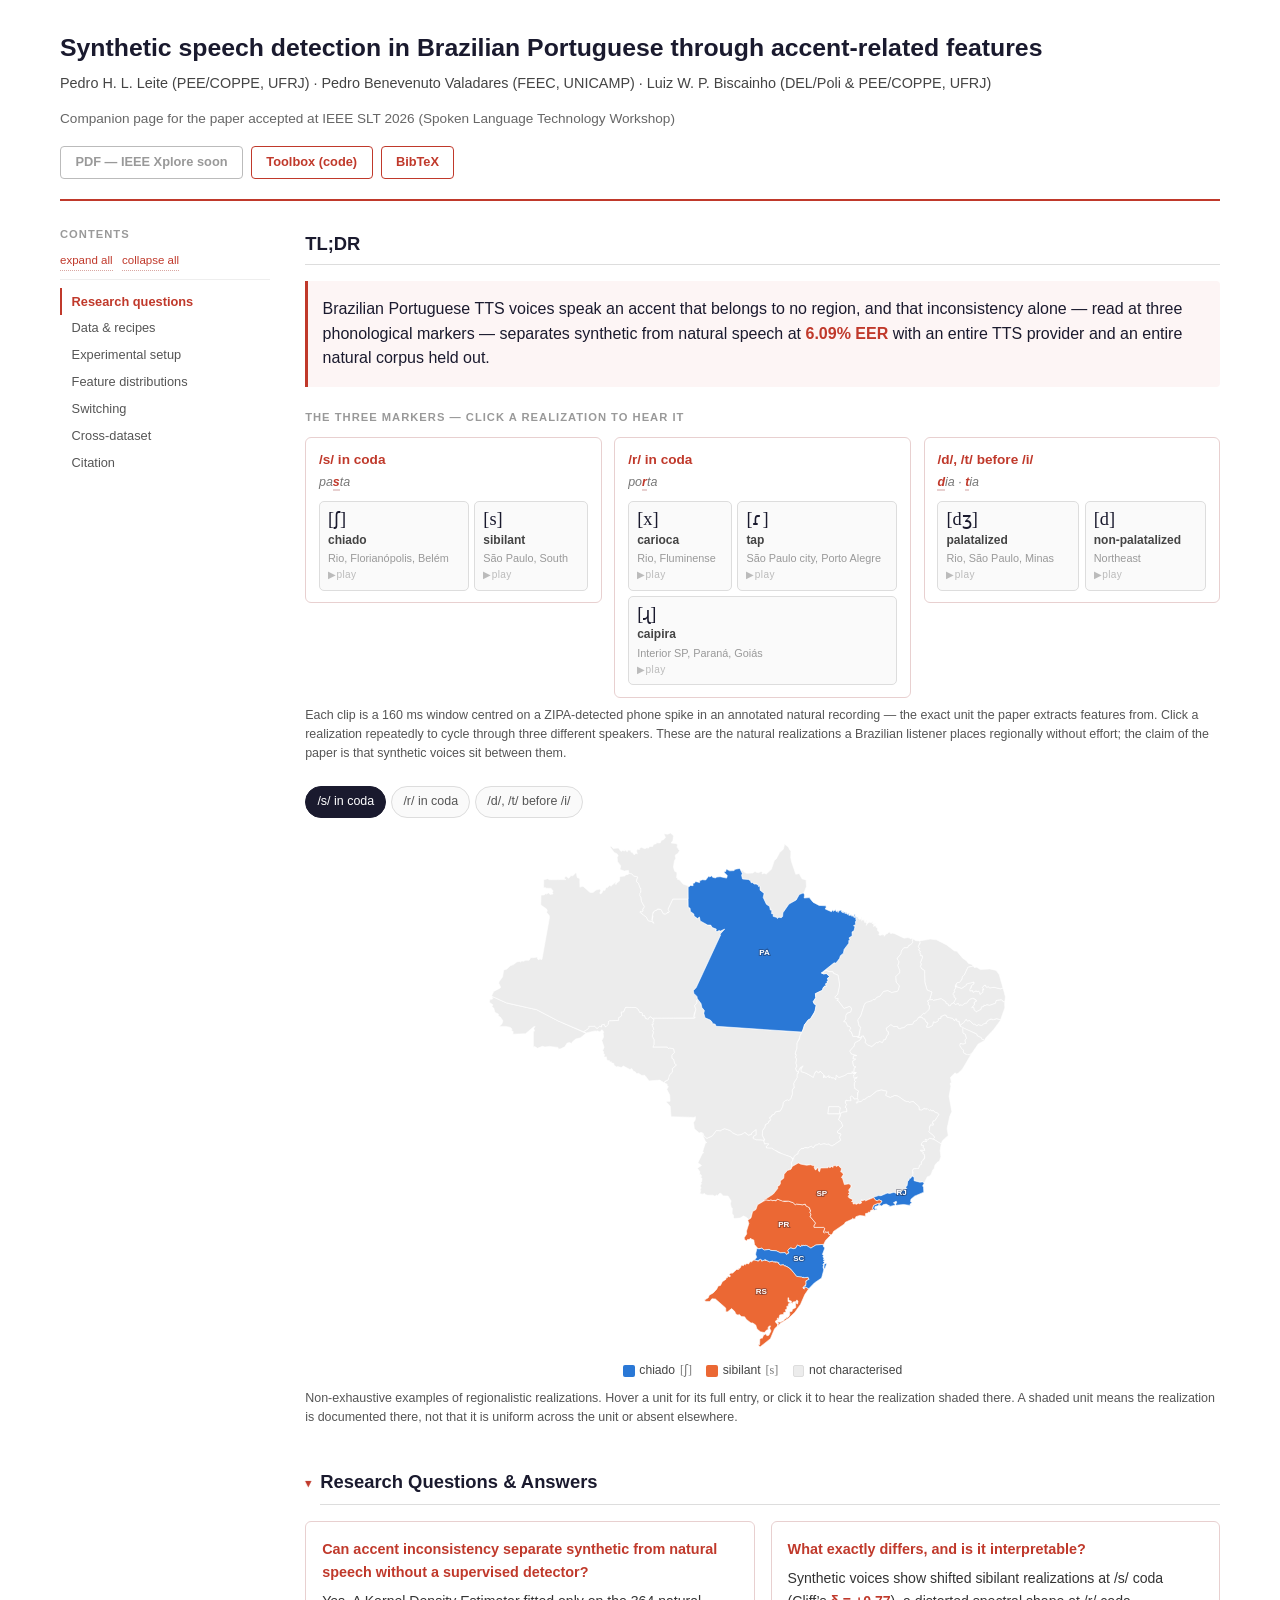
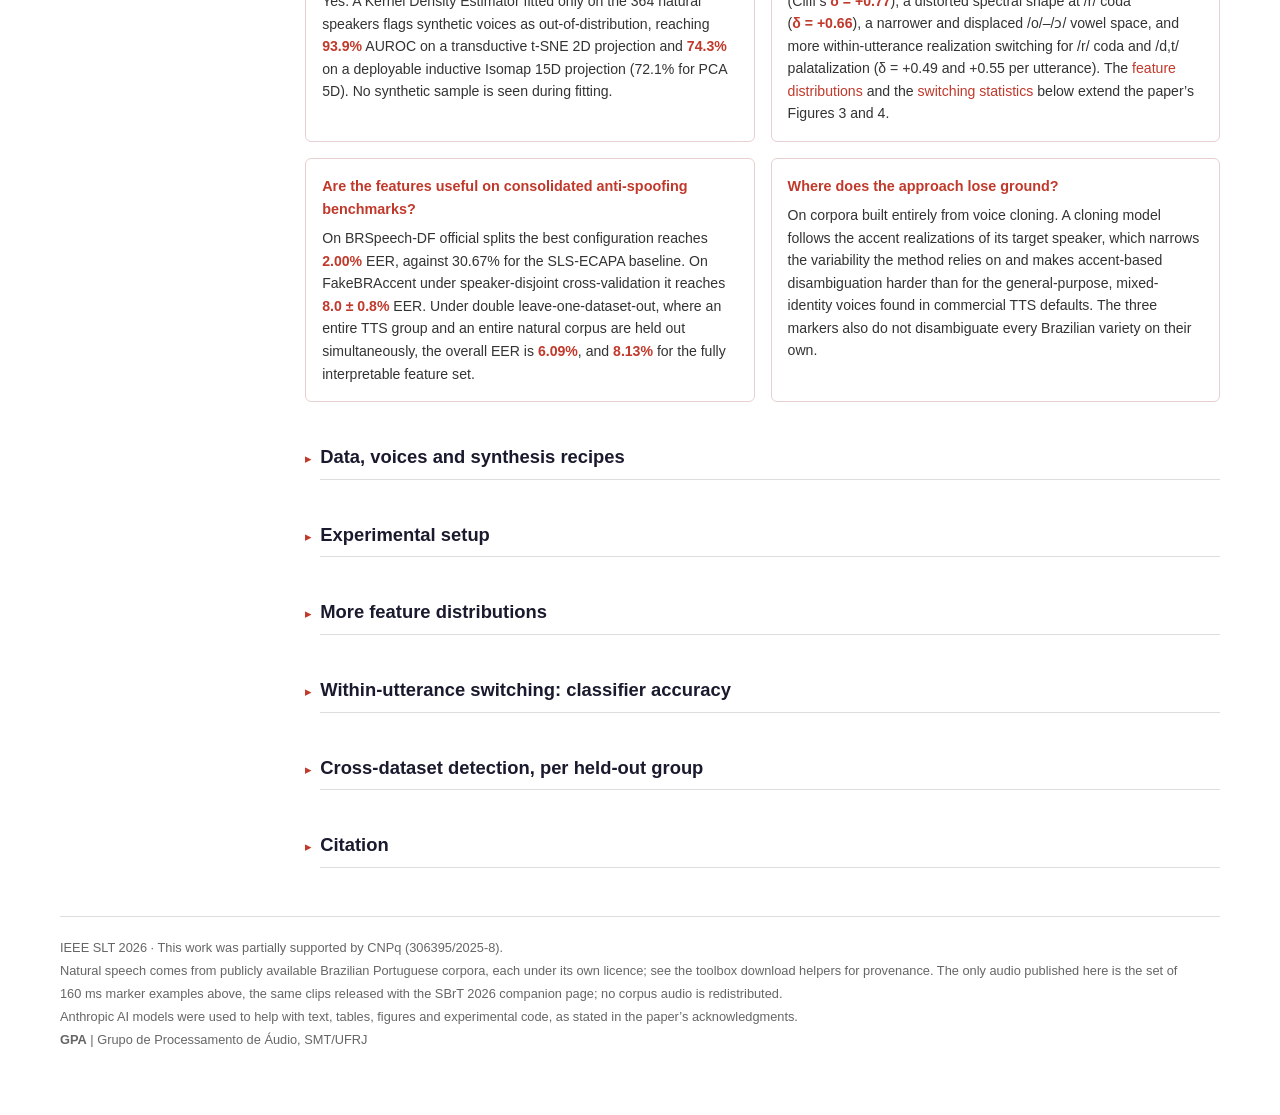
==== commit 406c09c1: "Drop prompt-text provenance and rewrite the map caption The prompt-text section no longer states whe" ====
--- a/docs/slt2026/index.html
+++ b/docs/slt2026/index.html
@@ -112,12 +112,9 @@
 </svg>
 <div class="legend-row" data-for="s"><span class="lg"><i class="sw sw1"></i>chiado <span class="lg-ipa">[ʃ]</span></span><span class="lg"><i class="sw sw2"></i>sibilant <span class="lg-ipa">[s]</span></span><span class="lg"><i class="sw sw0"></i>not characterised</span></div><div class="legend-row" data-for="r"><span class="lg"><i class="sw sw1"></i>carioca <span class="lg-ipa">[x]</span></span><span class="lg"><i class="sw sw2"></i>tap <span class="lg-ipa">[ɾ]</span></span><span class="lg"><i class="sw sw3"></i>caipira <span class="lg-ipa">[ɻ]</span></span><span class="lg"><i class="sw swm"></i>both documented</span><span class="lg"><i class="sw sw0"></i>not characterised</span></div><div class="legend-row" data-for="dt"><span class="lg"><i class="sw sw1"></i>palatalized <span class="lg-ipa">[dʒ]</span></span><span class="lg"><i class="sw sw2"></i>non-palatalized <span class="lg-ipa">[d]</span></span><span class="lg"><i class="sw sw0"></i>not characterised</span></div>
 </div>
-<p class="caption"><strong>The shading is the taxonomy, not a measurement.</strong> It reproduces where the
-literature places each realization, so the markers can be located while you listen to them. The detection
-experiments themselves use <em>no</em> sociolinguistic labels &mdash; speakers were never selected or scored
-by region &mdash; and a shaded unit means the realization is documented there, not that it is uniform across
-the unit or absent elsewhere. Hover a unit for its full entry, or click it to hear the realization shaded there &mdash; the same clips
-as the buttons above.</p>
+<p class="caption">Non-exhaustive examples of regionalistic realizations. Hover a unit for its full
+entry, or click it to hear the realization shaded there. A shaded unit means the realization is
+documented there, not that it is uniform across the unit or absent elsewhere.</p>
 </div>
 
 
@@ -201,10 +198,6 @@
   </div>
 
   <details class="sub"><summary><h3 id="synthesis-prompt-texts">Synthesis prompt texts</h3></summary>
-<p class="caption">The prompt texts synthesized for this work: 100 sentences drawn
-    from the Alcaim 1000-sentence reading list, and 10 longer texts. The first 50 were chosen by a
-    greedy selection that minimizes the L1 distance between the subset&rsquo;s phone-unit distribution and
-    that of the full list.</p>
 <ol class="sentences">
 <li>No total, sete mísseis foram disparados contra o encrave.</li>
 <li>Até agora, na televisão, eles já somam quatro ministros.</li>
@@ -307,7 +300,7 @@
 <li>A permanecer a atual situação, será o Brasil que não vingará.</li>
 <li>Só para o curso de inglês é necessário conhecimento da língua.</li>
 </ol>
-<div class="dl-card"><a class="dl-btn" href="data/synthesis_prompts.csv" download>&darr;&nbsp;synthesis_prompts.csv</a><span class="dl-meta"><strong>100 sentences</strong> &mdash; the 50 every voice reads, plus the 50 longer texts used by the switching experiment.</span></div>
+<div class="dl-card"><a class="dl-btn" href="data/synthesis_prompts.csv" download>&darr;&nbsp;synthesis_prompts.csv</a><span class="dl-meta"><strong>110 texts</strong> &mdash; every prompt text, with its length in characters.</span></div>
 <details><summary>The 10 longer texts</summary>
     <ol class="sentences long">
 <li>Todas as manhãs, antes de sair para o trabalho, eu costumo tomar um café bem forte e ler as notícias mais importantes do dia. As ruas da cidade ficam cheias de carros, ônibus e pessoas apressadas que precisam chegar cedo aos seus compromissos. Os estudantes correm para as escolas, os trabalhadores esperam nos pontos de ônibus, e os vendedores já começam a montar suas barracas nas esquinas. Eu gosto de observar esse movimento constante enquanto caminho pelas calçadas, prestando atenção nos detalhes que muita gente nem percebe. Às vezes encontro velhos amigos pela rua e paramos para conversar sobre as novidades, sobre os planos para o futuro e sobre as dificuldades que enfrentamos todos os dias. Depois sigo o meu caminho, sempre com pressa, mas tentando aproveitar cada instante dessa rotina que, apesar de cansativa, também tem o seu charme particular.</li>
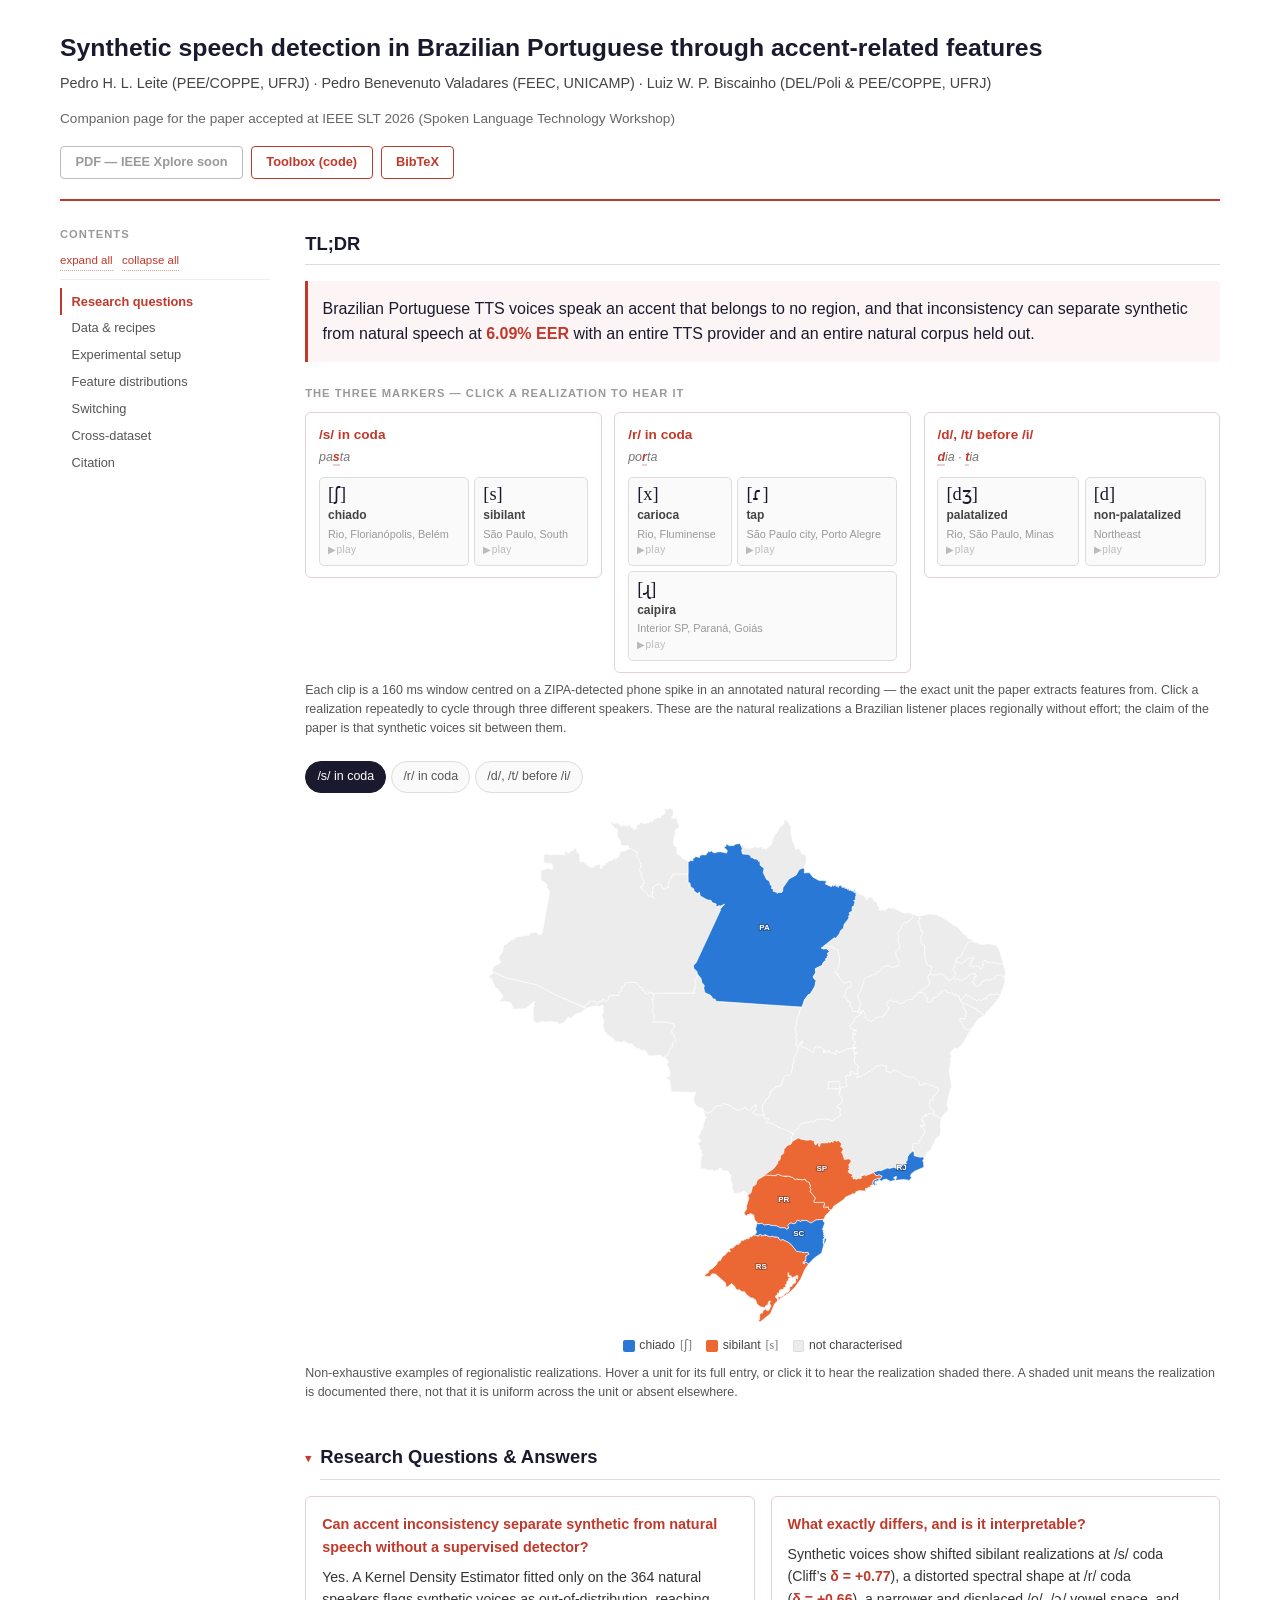
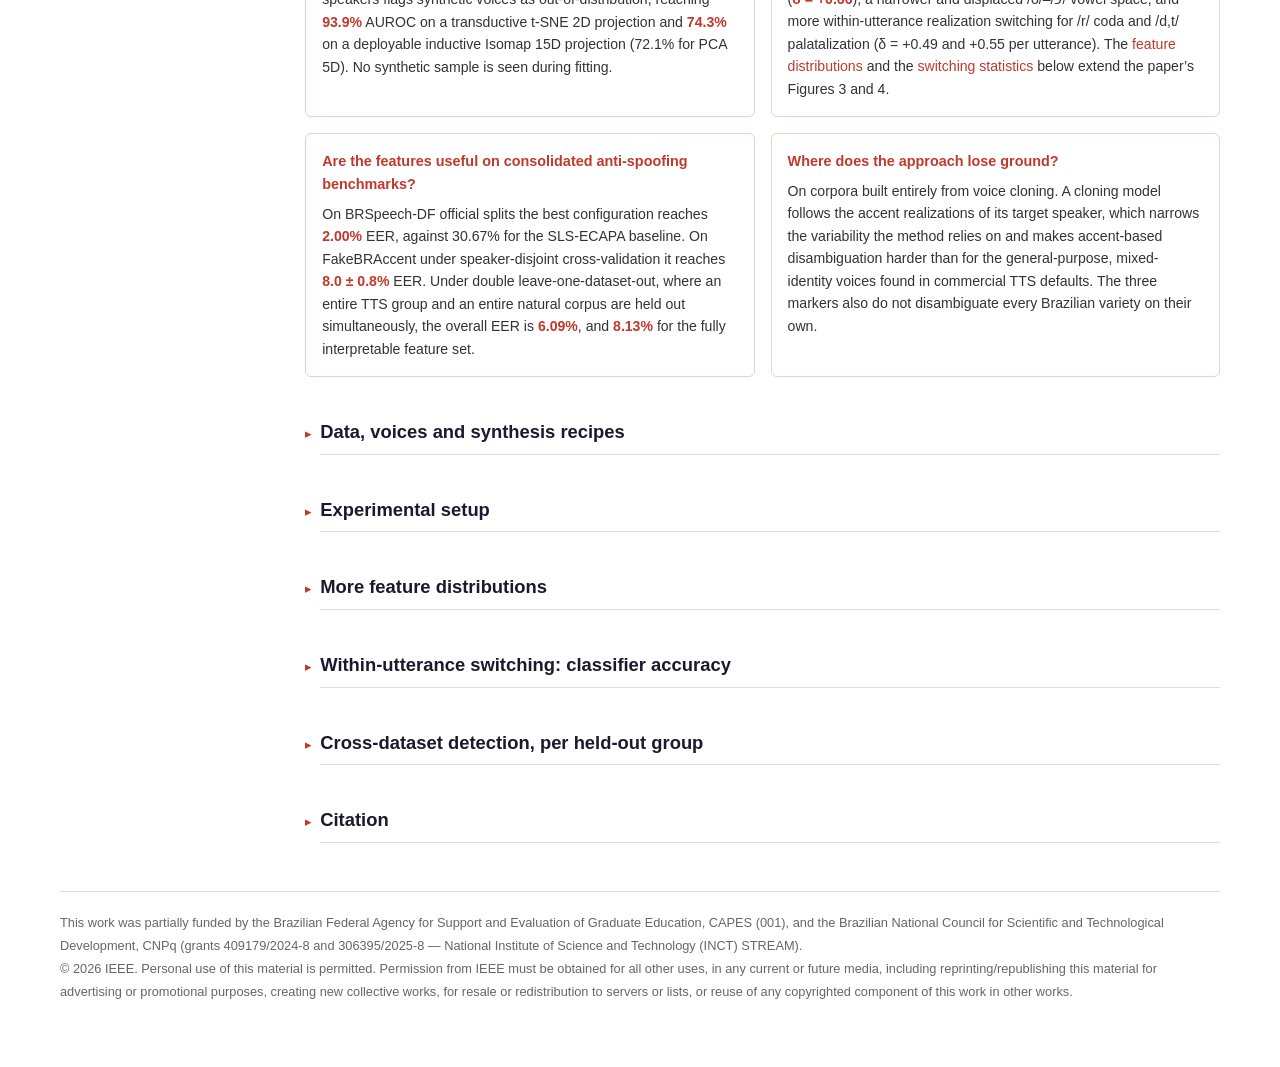
==== commit 18a0228f: "Replace the footer with the IEEE notice and funding acknowledgement The footer now carries only the " ====
--- a/docs/slt2026/index.html
+++ b/docs/slt2026/index.html
@@ -33,9 +33,8 @@
 
 <h2 class="tldr-hd" id="tldr">TL;DR</h2>
 <div class="overview tldr"><p>Brazilian Portuguese TTS voices speak an accent that belongs to no
-region, and that inconsistency alone &mdash; read at three phonological markers &mdash; separates synthetic
-from natural speech at <strong>6.09% EER</strong> with an entire TTS provider and an entire natural corpus
-held out.</p></div>
+region, and that inconsistency can separate synthetic from natural speech at
+<strong>6.09% EER</strong> with an entire TTS provider and an entire natural corpus held out.</p></div>
 
 <p class="strip-hd">The three markers &mdash; click a realization to hear it</p>
 <div class="markers">
@@ -980,14 +979,14 @@
 </div>
 
 <footer>
-  IEEE SLT 2026 &middot; This work was partially supported by CNPq (306395/2025-8).<br>
-  Natural speech comes from publicly available Brazilian Portuguese corpora, each under its own licence;
-  see the toolbox download helpers for provenance. The only audio published here is the set of 160&nbsp;ms
-  marker examples above, the same clips released with the SBrT&nbsp;2026 companion page; no corpus audio is
-  redistributed.<br>
-  Anthropic AI models were used to help with text, tables, figures and experimental code, as stated in the
-  paper&rsquo;s acknowledgments.<br>
-  <strong>GPA</strong> | Grupo de Processamento de &Aacute;udio, SMT/UFRJ
+  This work was partially funded by the Brazilian Federal Agency for Support and Evaluation of Graduate
+  Education, CAPES (001), and the Brazilian National Council for Scientific and Technological Development,
+  CNPq (grants 409179/2024-8 and 306395/2025-8 &mdash; National Institute of Science and Technology
+  (INCT) STREAM).<br>
+  &copy; 2026 IEEE. Personal use of this material is permitted. Permission from IEEE must be obtained for
+  all other uses, in any current or future media, including reprinting/republishing this material for
+  advertising or promotional purposes, creating new collective works, for resale or redistribution to
+  servers or lists, or reuse of any copyrighted component of this work in other works.
 </footer>
 
 </div>
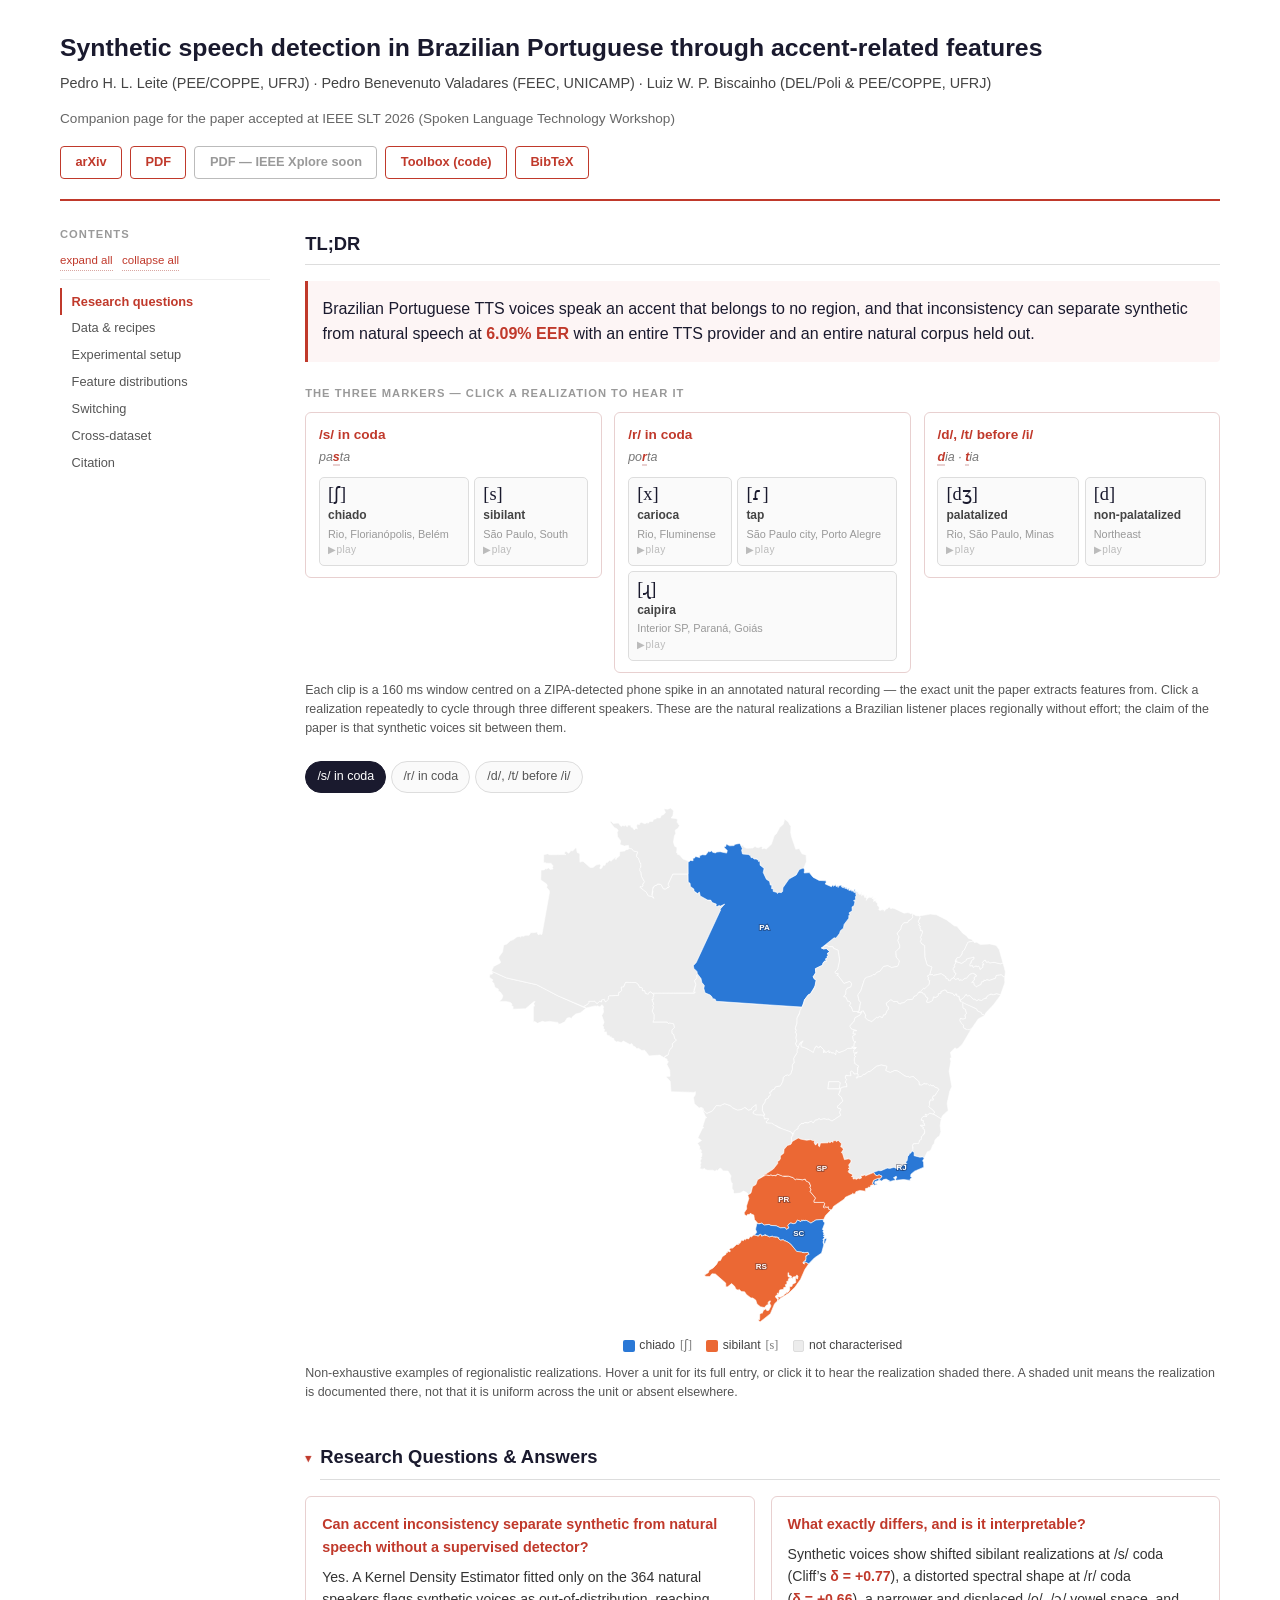
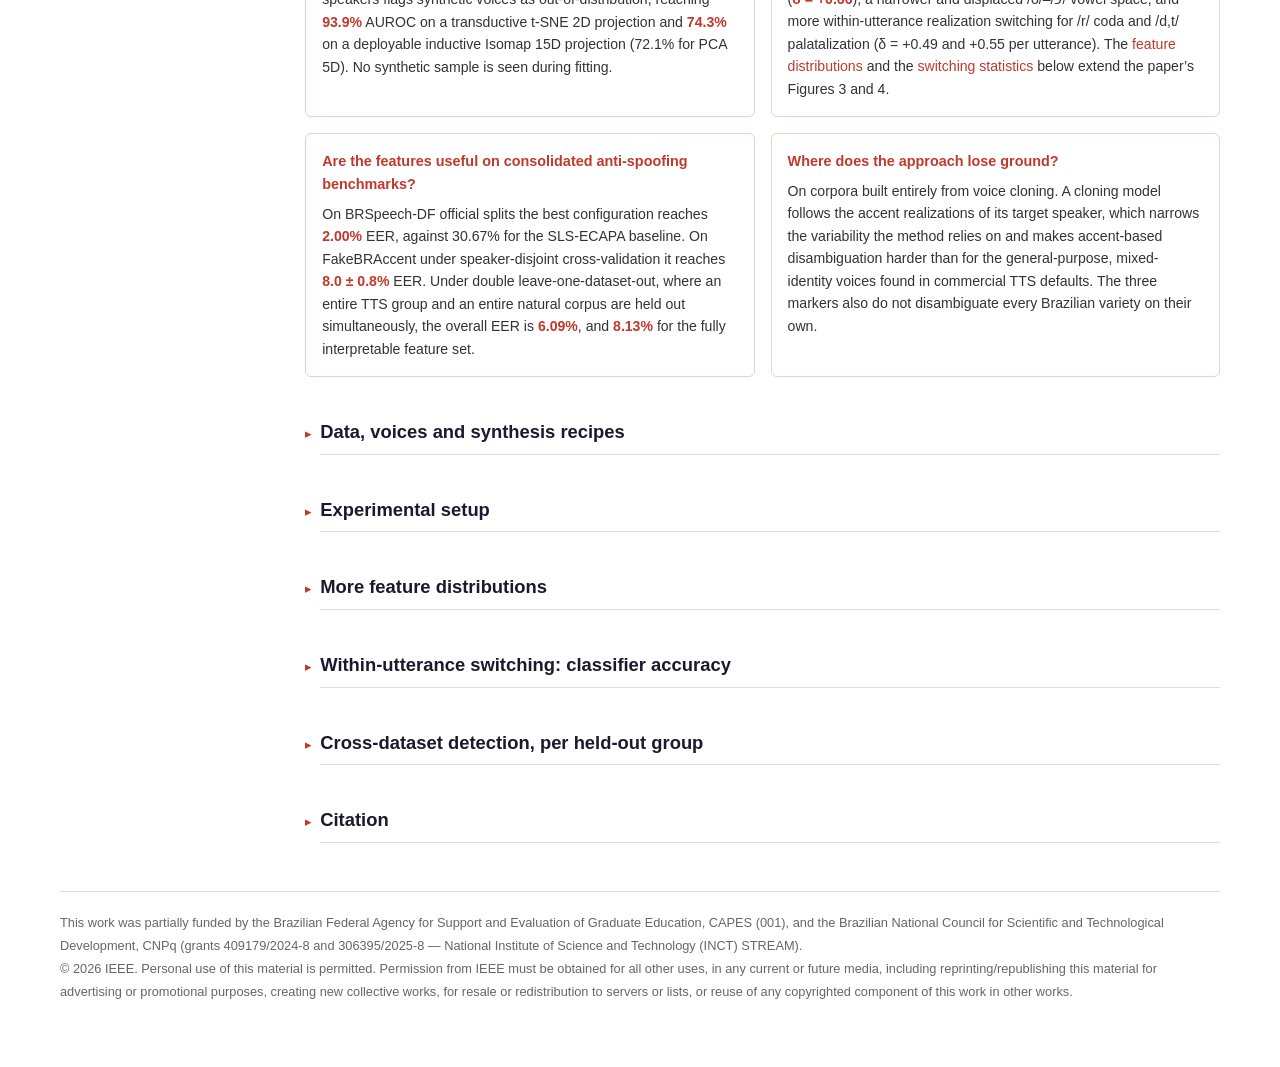
==== commit 059c3d22: "slt2026: link the arXiv preprint from the companion page header Adds arXiv and PDF buttons for 2609." ====
--- a/docs/slt2026/index.html
+++ b/docs/slt2026/index.html
@@ -21,6 +21,8 @@
     Companion page for the paper accepted at IEEE SLT 2026 (Spoken Language Technology Workshop)
   </p>
   <div class="btn-row">
+    <a class="btn" href="https://arxiv.org/abs/2609.23807" target="_blank" rel="noopener">arXiv</a>
+    <a class="btn" href="https://arxiv.org/pdf/2609.23807" target="_blank" rel="noopener">PDF</a>
     <span class="btn btn-off" title="Link will be added once the proceedings are published">PDF &mdash; IEEE Xplore soon</span>
     <a class="btn" href="https://github.com/pedrohlopes/pt-br-accent-toolbox" target="_blank" rel="noopener">Toolbox (code)</a>
     <a class="btn" href="#citation">BibTeX</a>
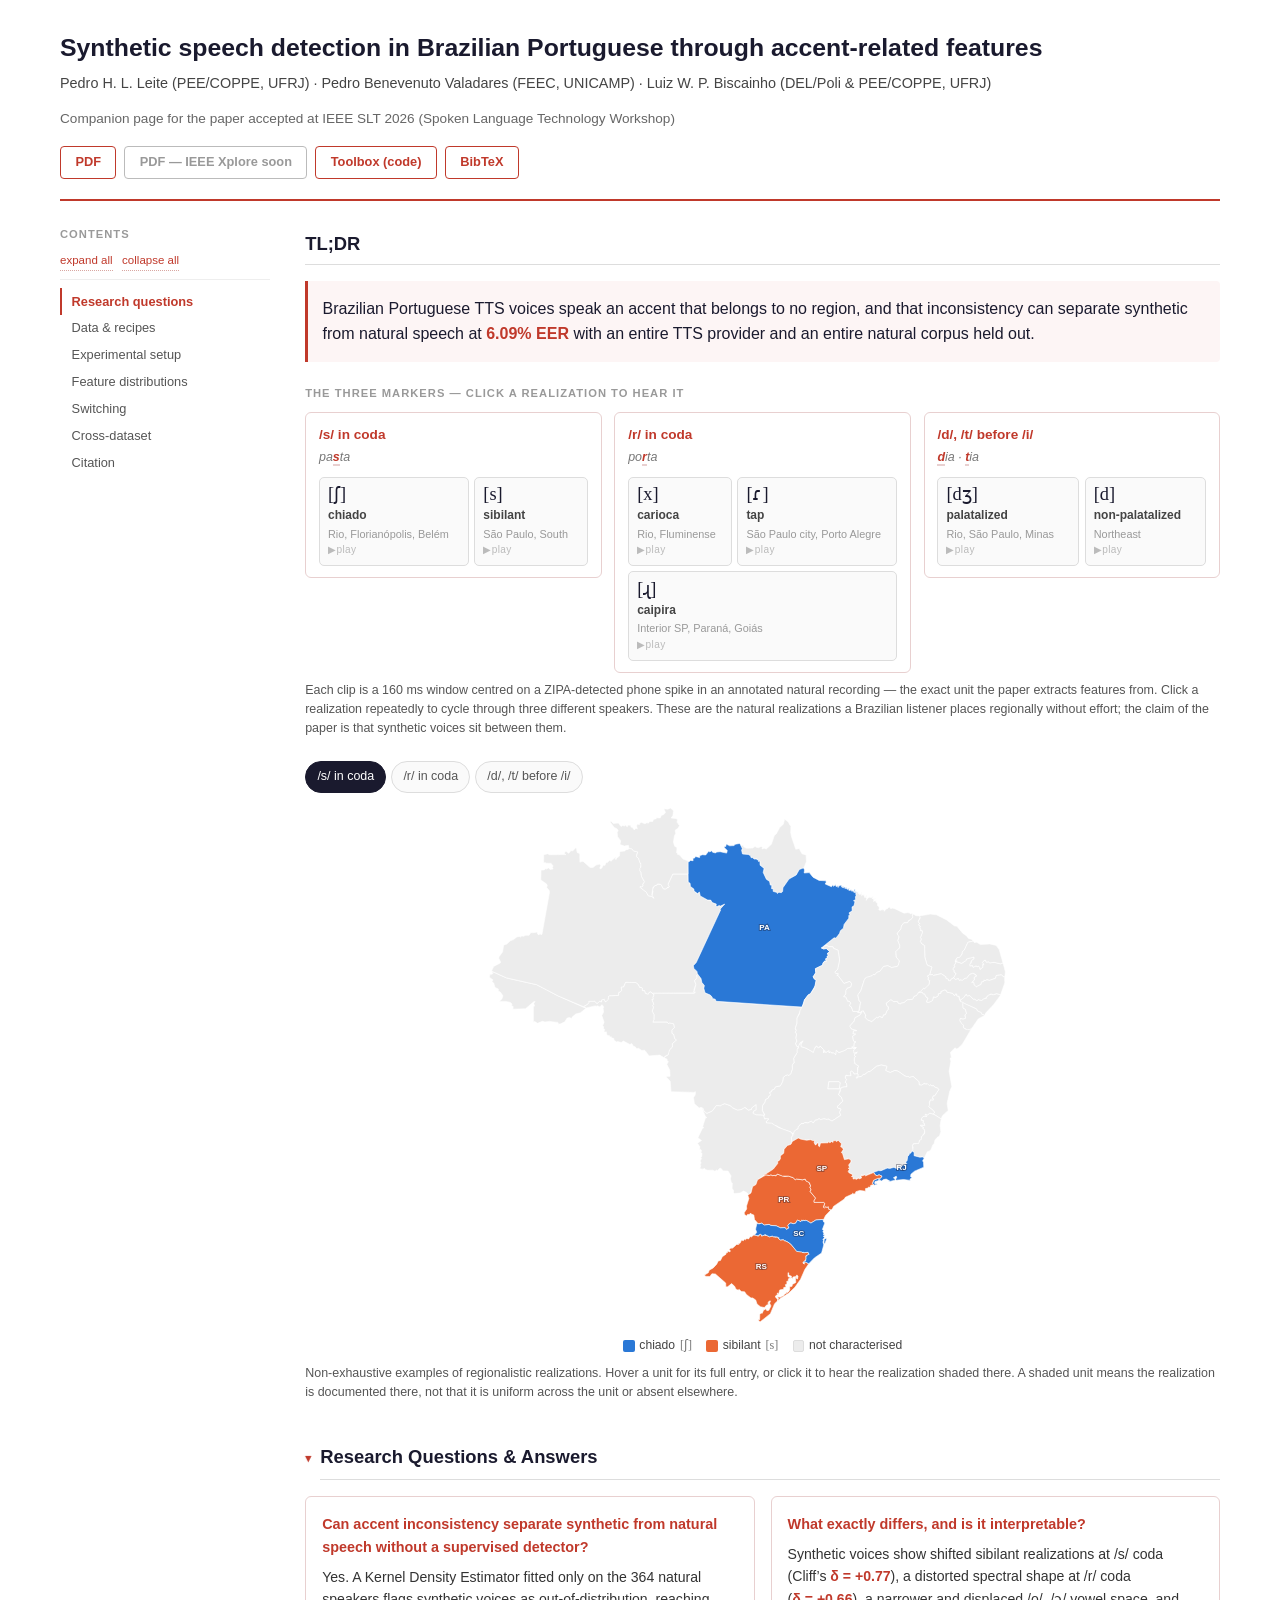
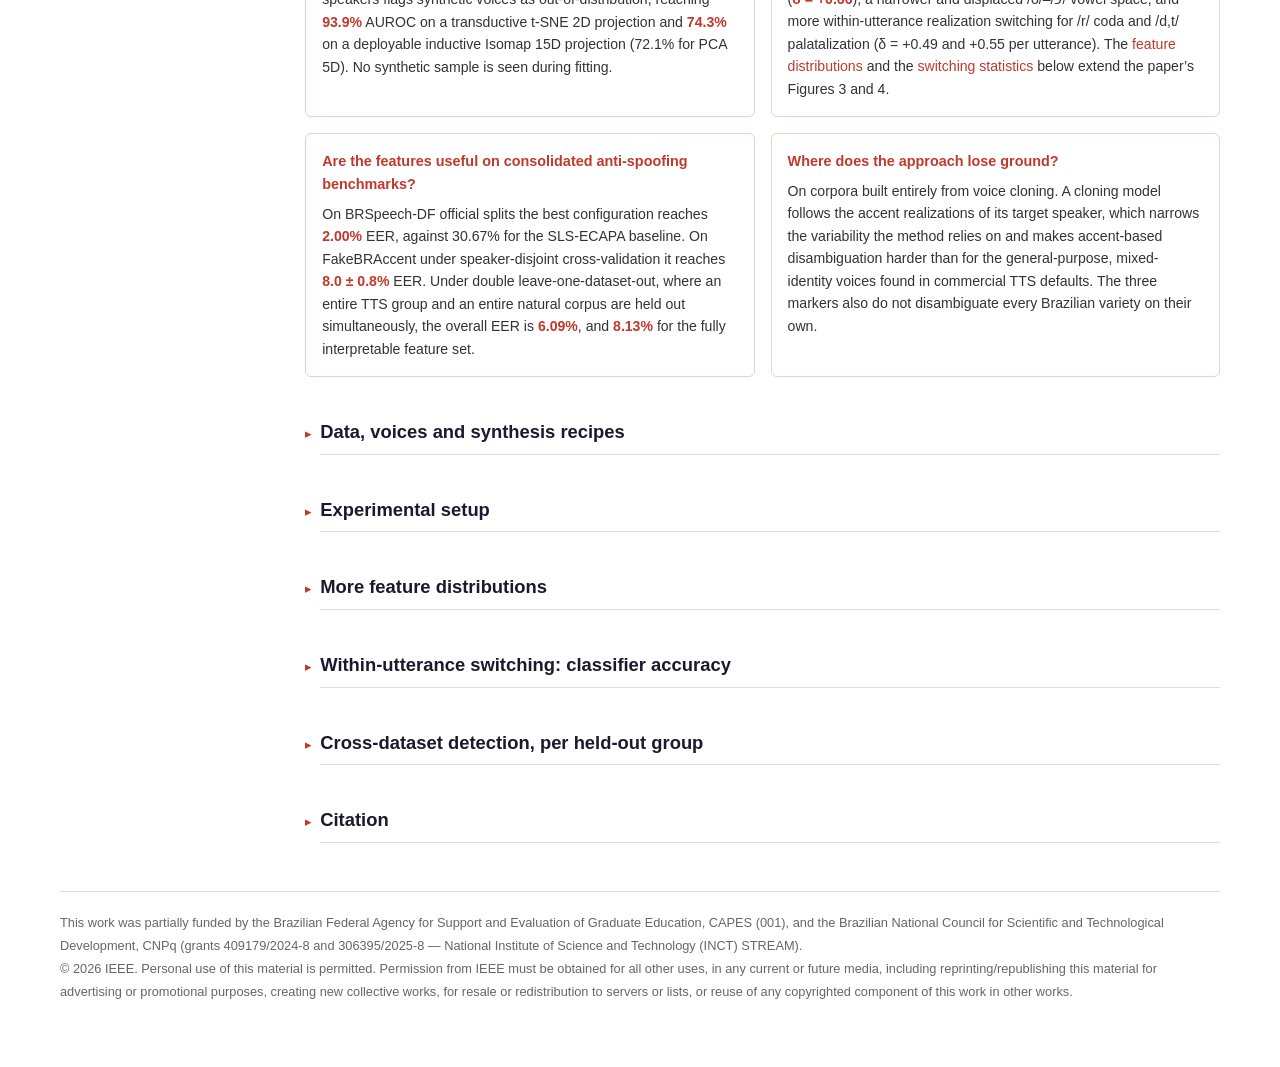
==== commit b1e2f6f7: "slt2026: single PDF button pointing to the arXiv abstract page Replaces the separate arXiv and direc" ====
--- a/docs/slt2026/index.html
+++ b/docs/slt2026/index.html
@@ -21,8 +21,7 @@
     Companion page for the paper accepted at IEEE SLT 2026 (Spoken Language Technology Workshop)
   </p>
   <div class="btn-row">
-    <a class="btn" href="https://arxiv.org/abs/2609.23807" target="_blank" rel="noopener">arXiv</a>
-    <a class="btn" href="https://arxiv.org/pdf/2609.23807" target="_blank" rel="noopener">PDF</a>
+    <a class="btn" href="https://arxiv.org/abs/2609.23807" target="_blank" rel="noopener">PDF</a>
     <span class="btn btn-off" title="Link will be added once the proceedings are published">PDF &mdash; IEEE Xplore soon</span>
     <a class="btn" href="https://github.com/pedrohlopes/pt-br-accent-toolbox" target="_blank" rel="noopener">Toolbox (code)</a>
     <a class="btn" href="#citation">BibTeX</a>
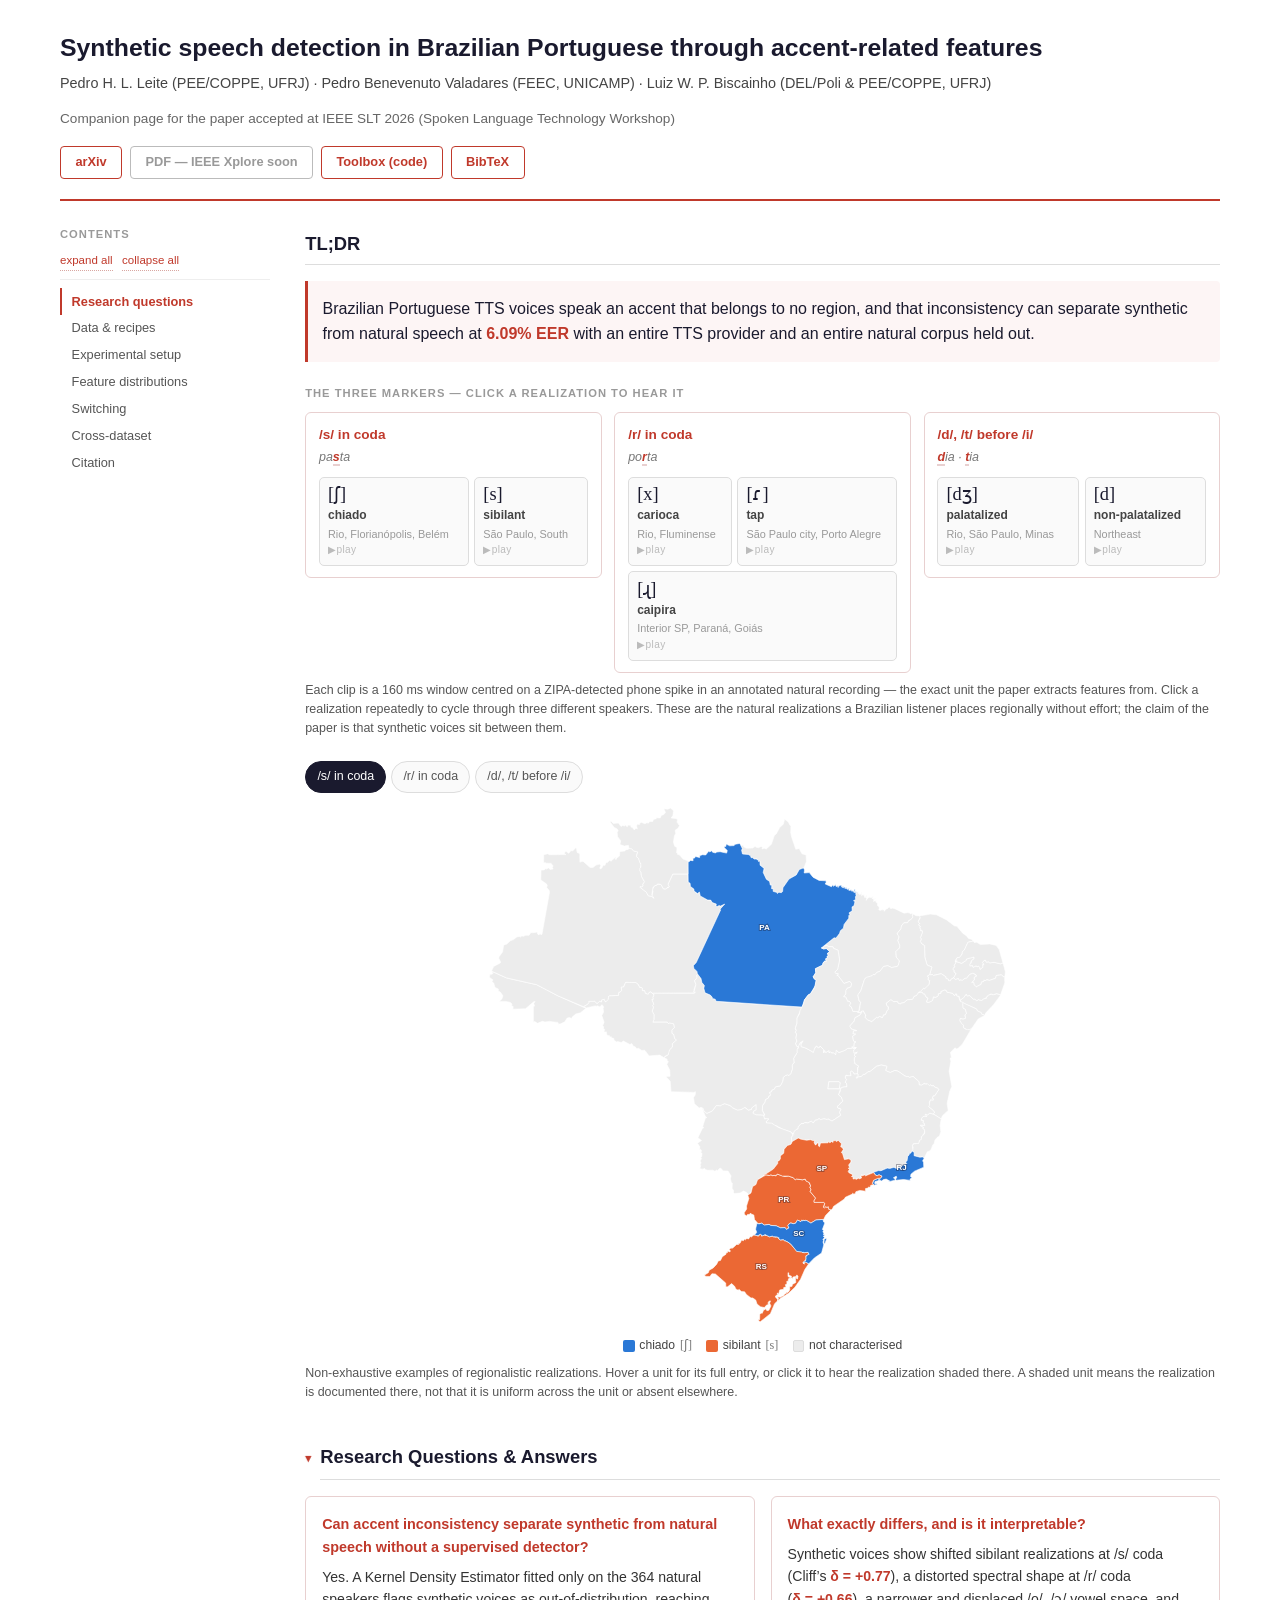
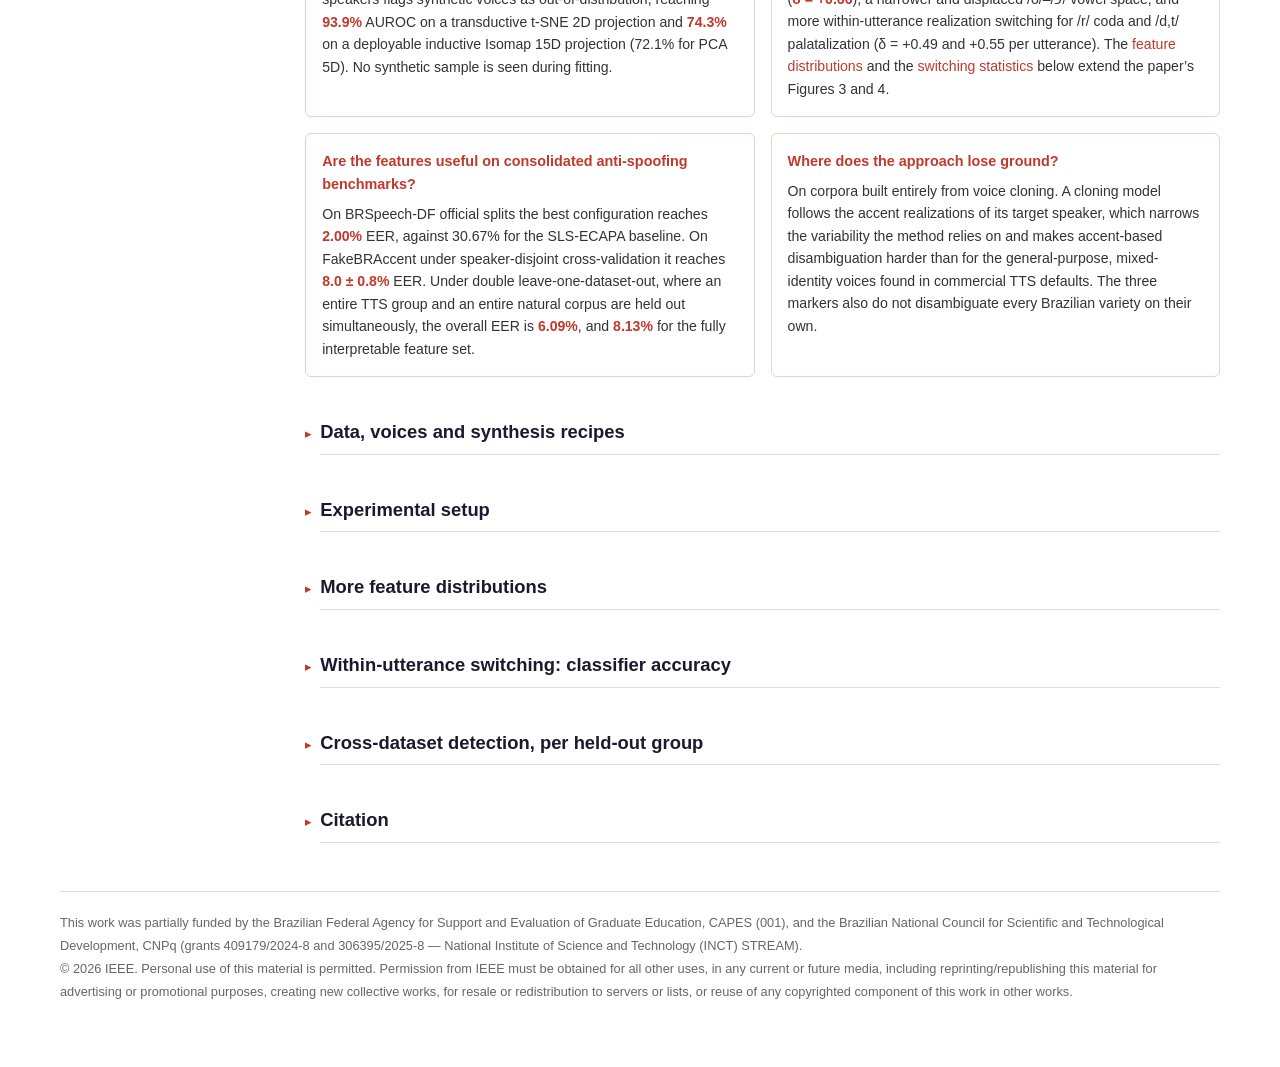
==== commit 3aa065bc: "slt2026: label the preprint button "arXiv" Same link to https://arxiv.org/abs/2609.23807, relabelled" ====
--- a/docs/slt2026/index.html
+++ b/docs/slt2026/index.html
@@ -21,7 +21,7 @@
     Companion page for the paper accepted at IEEE SLT 2026 (Spoken Language Technology Workshop)
   </p>
   <div class="btn-row">
-    <a class="btn" href="https://arxiv.org/abs/2609.23807" target="_blank" rel="noopener">PDF</a>
+    <a class="btn" href="https://arxiv.org/abs/2609.23807" target="_blank" rel="noopener">arXiv</a>
     <span class="btn btn-off" title="Link will be added once the proceedings are published">PDF &mdash; IEEE Xplore soon</span>
     <a class="btn" href="https://github.com/pedrohlopes/pt-br-accent-toolbox" target="_blank" rel="noopener">Toolbox (code)</a>
     <a class="btn" href="#citation">BibTeX</a>
